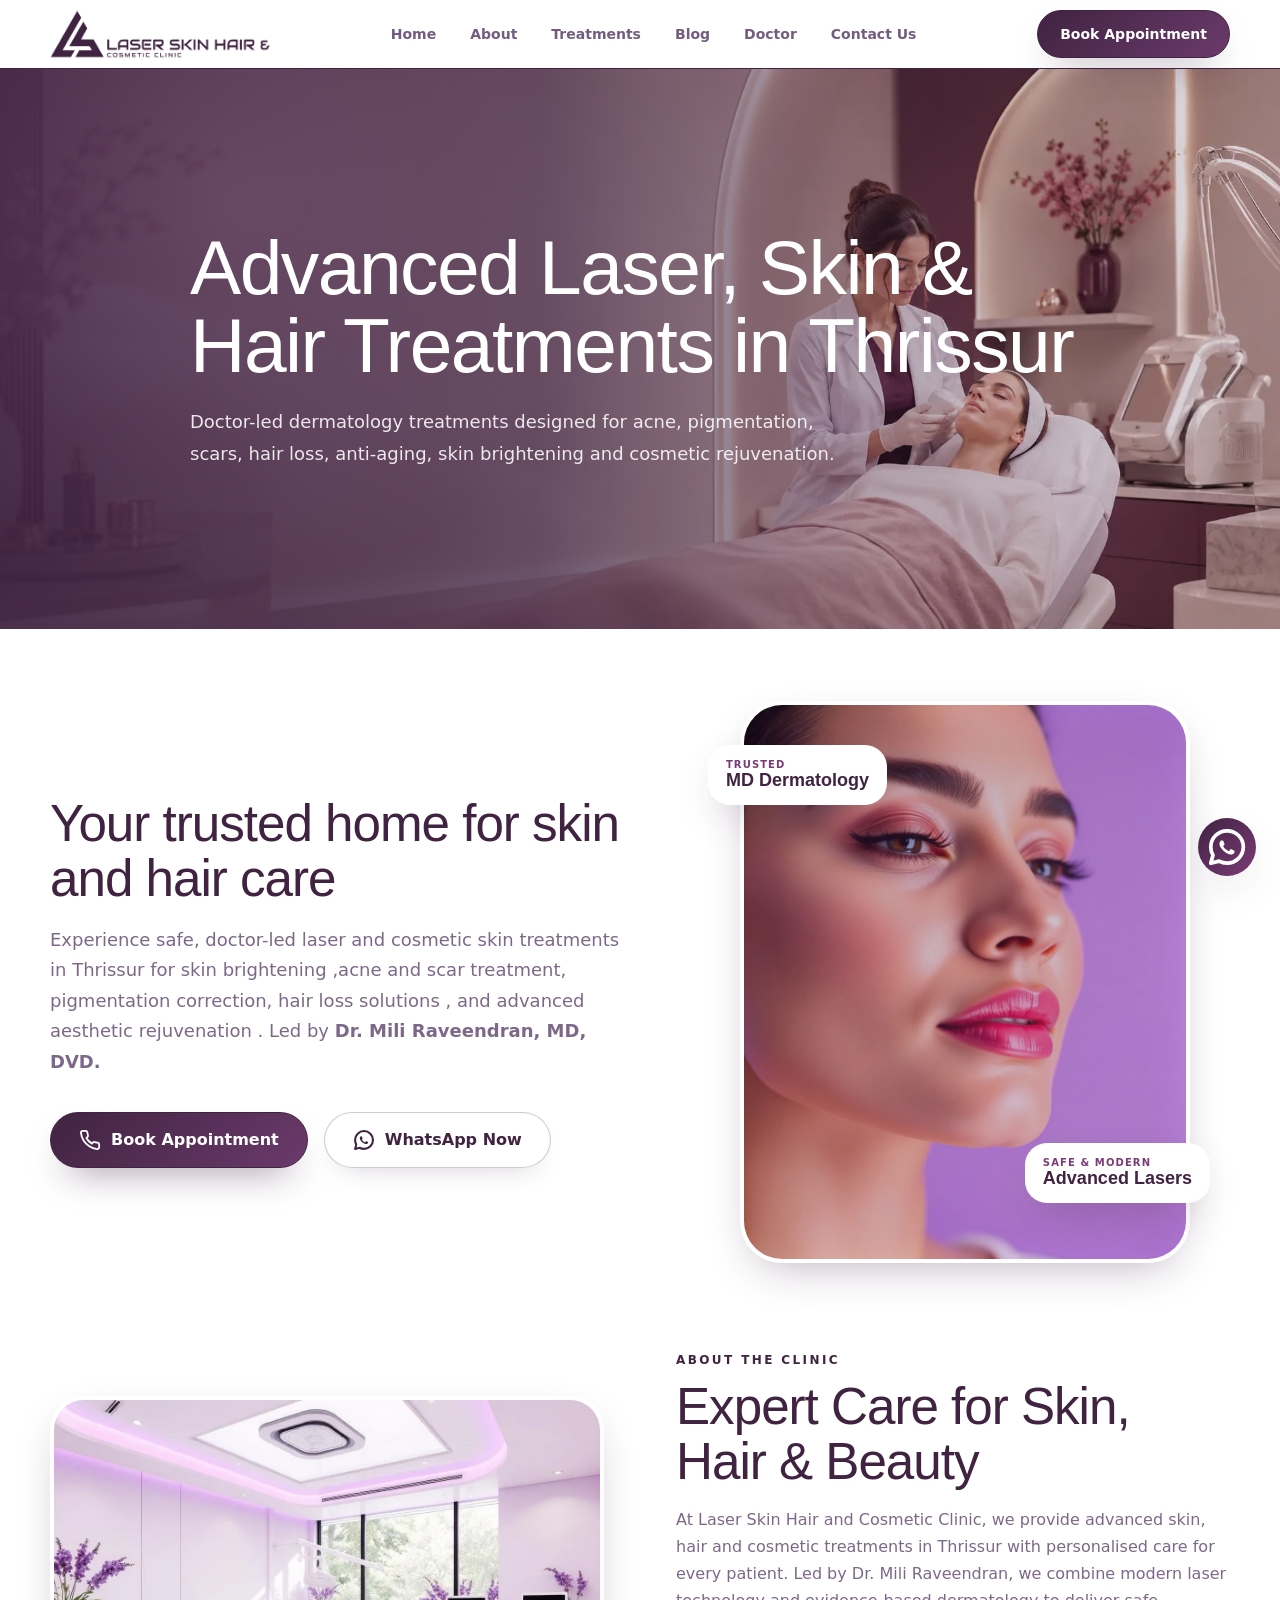
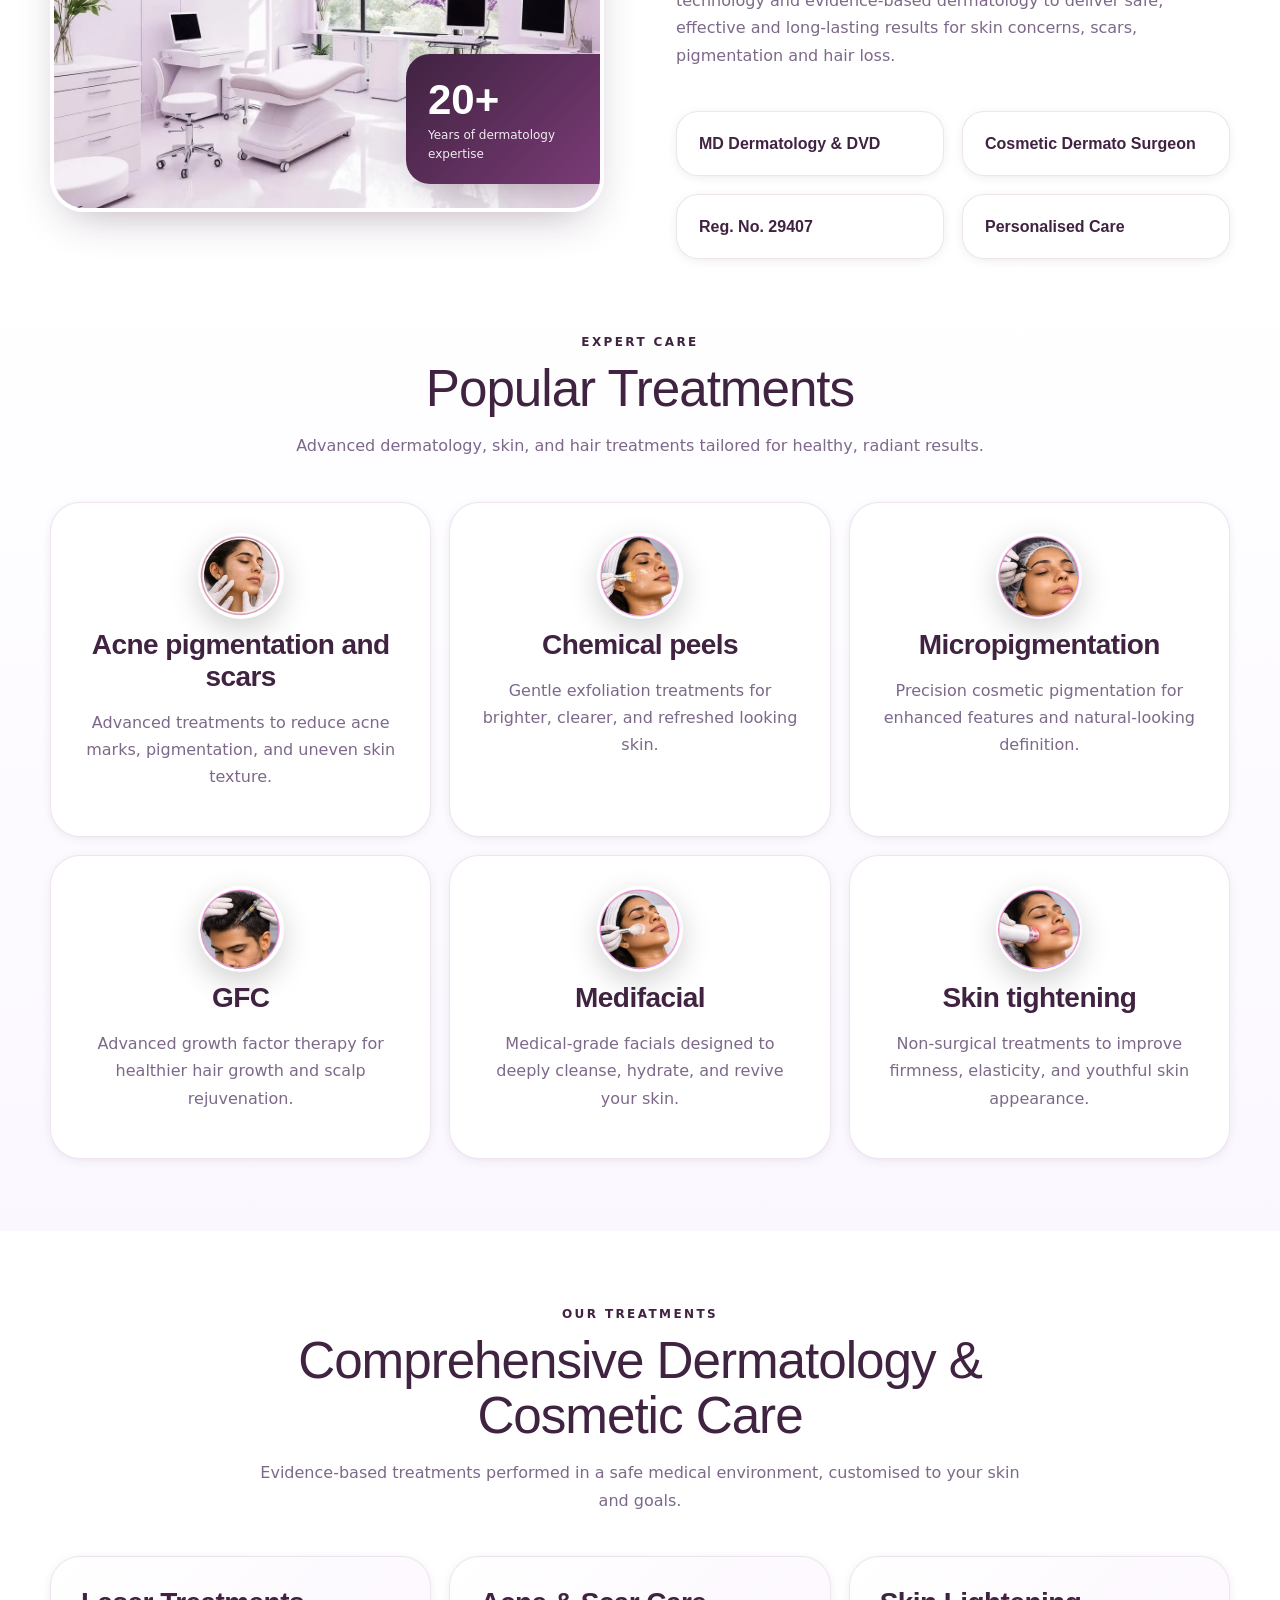
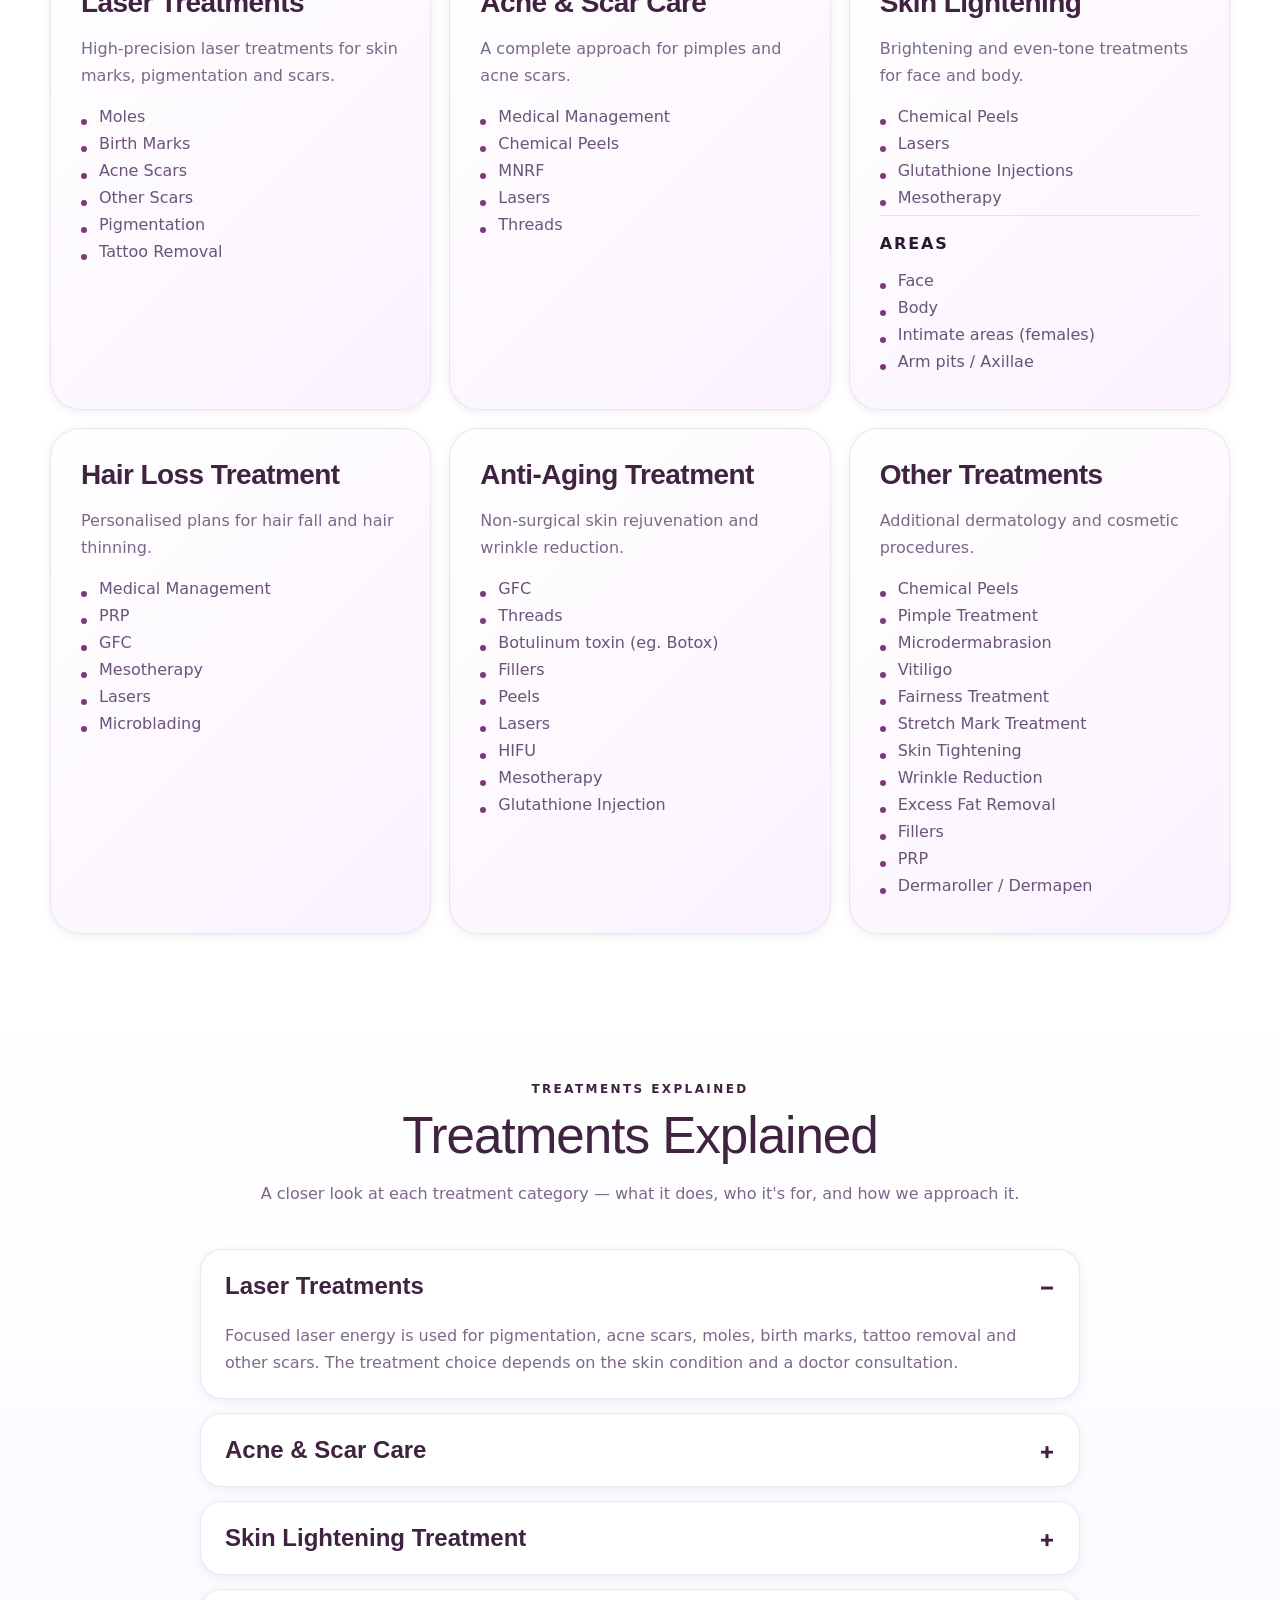
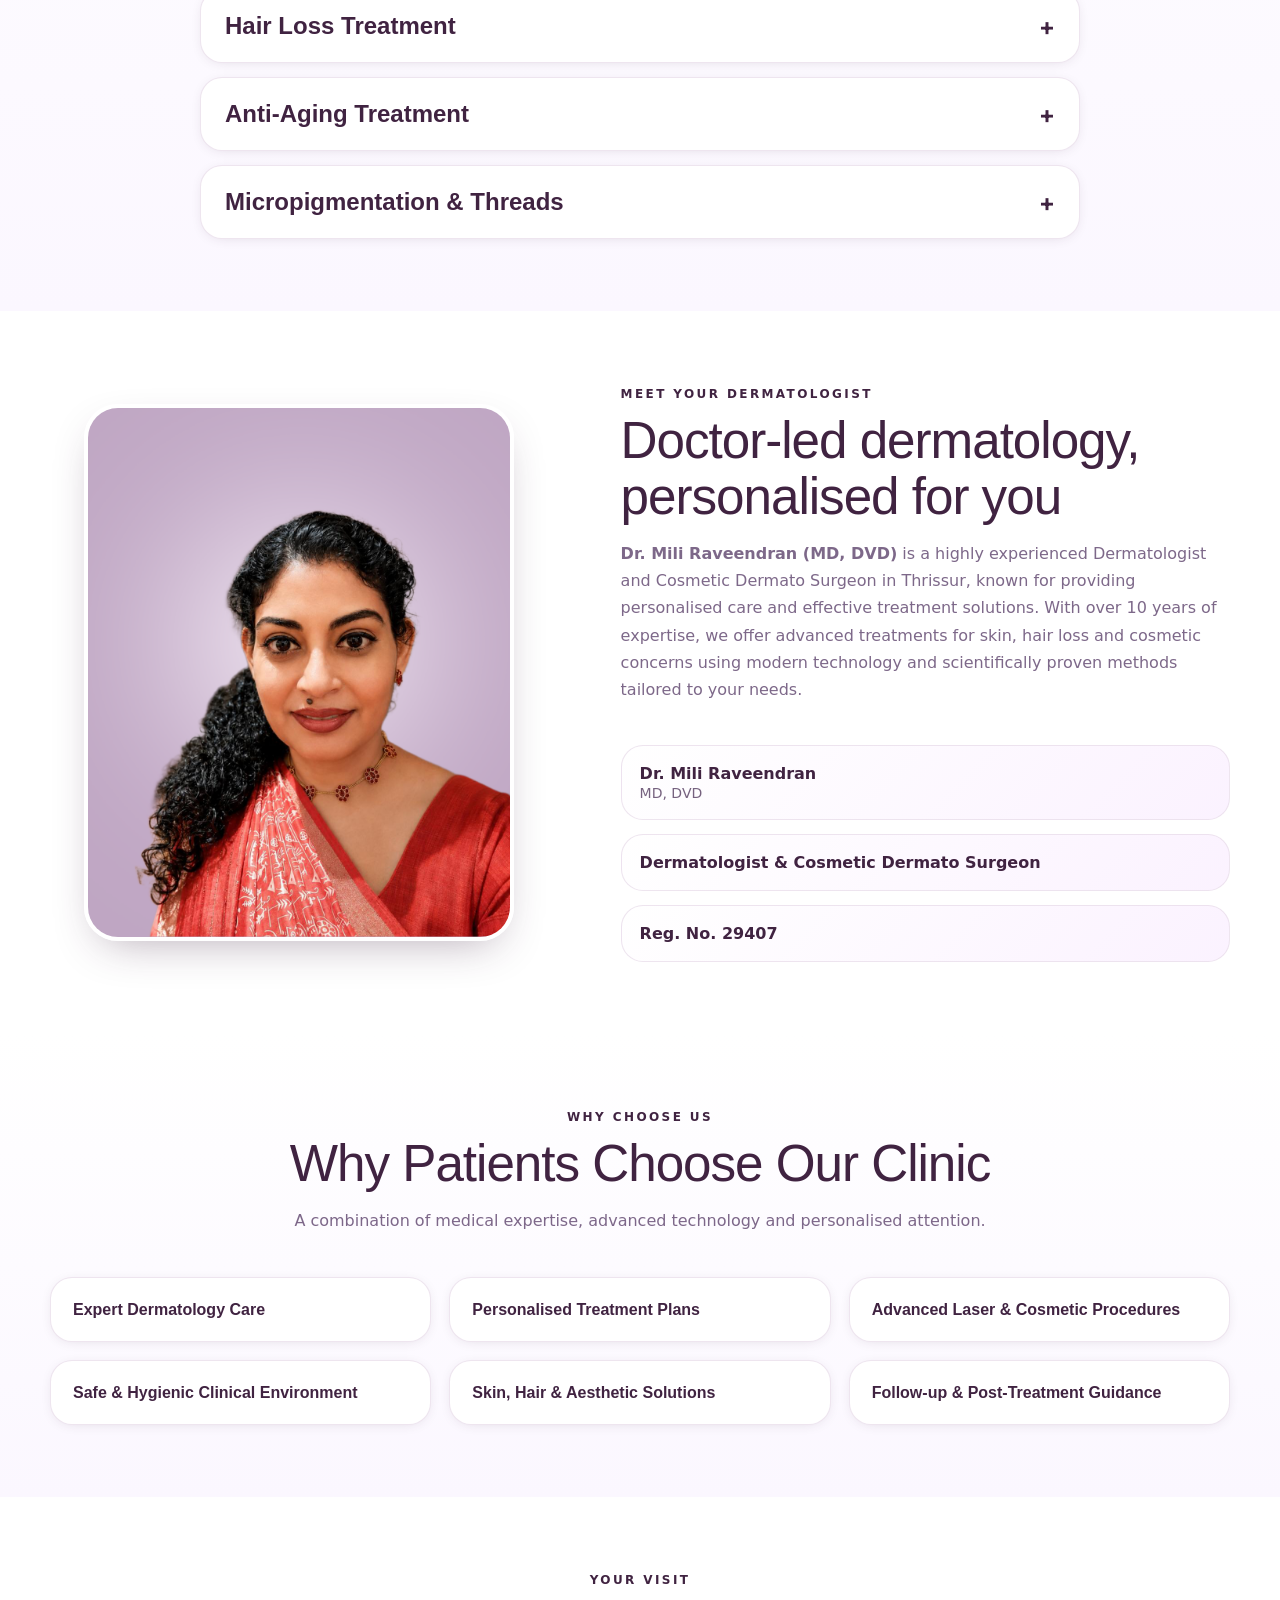
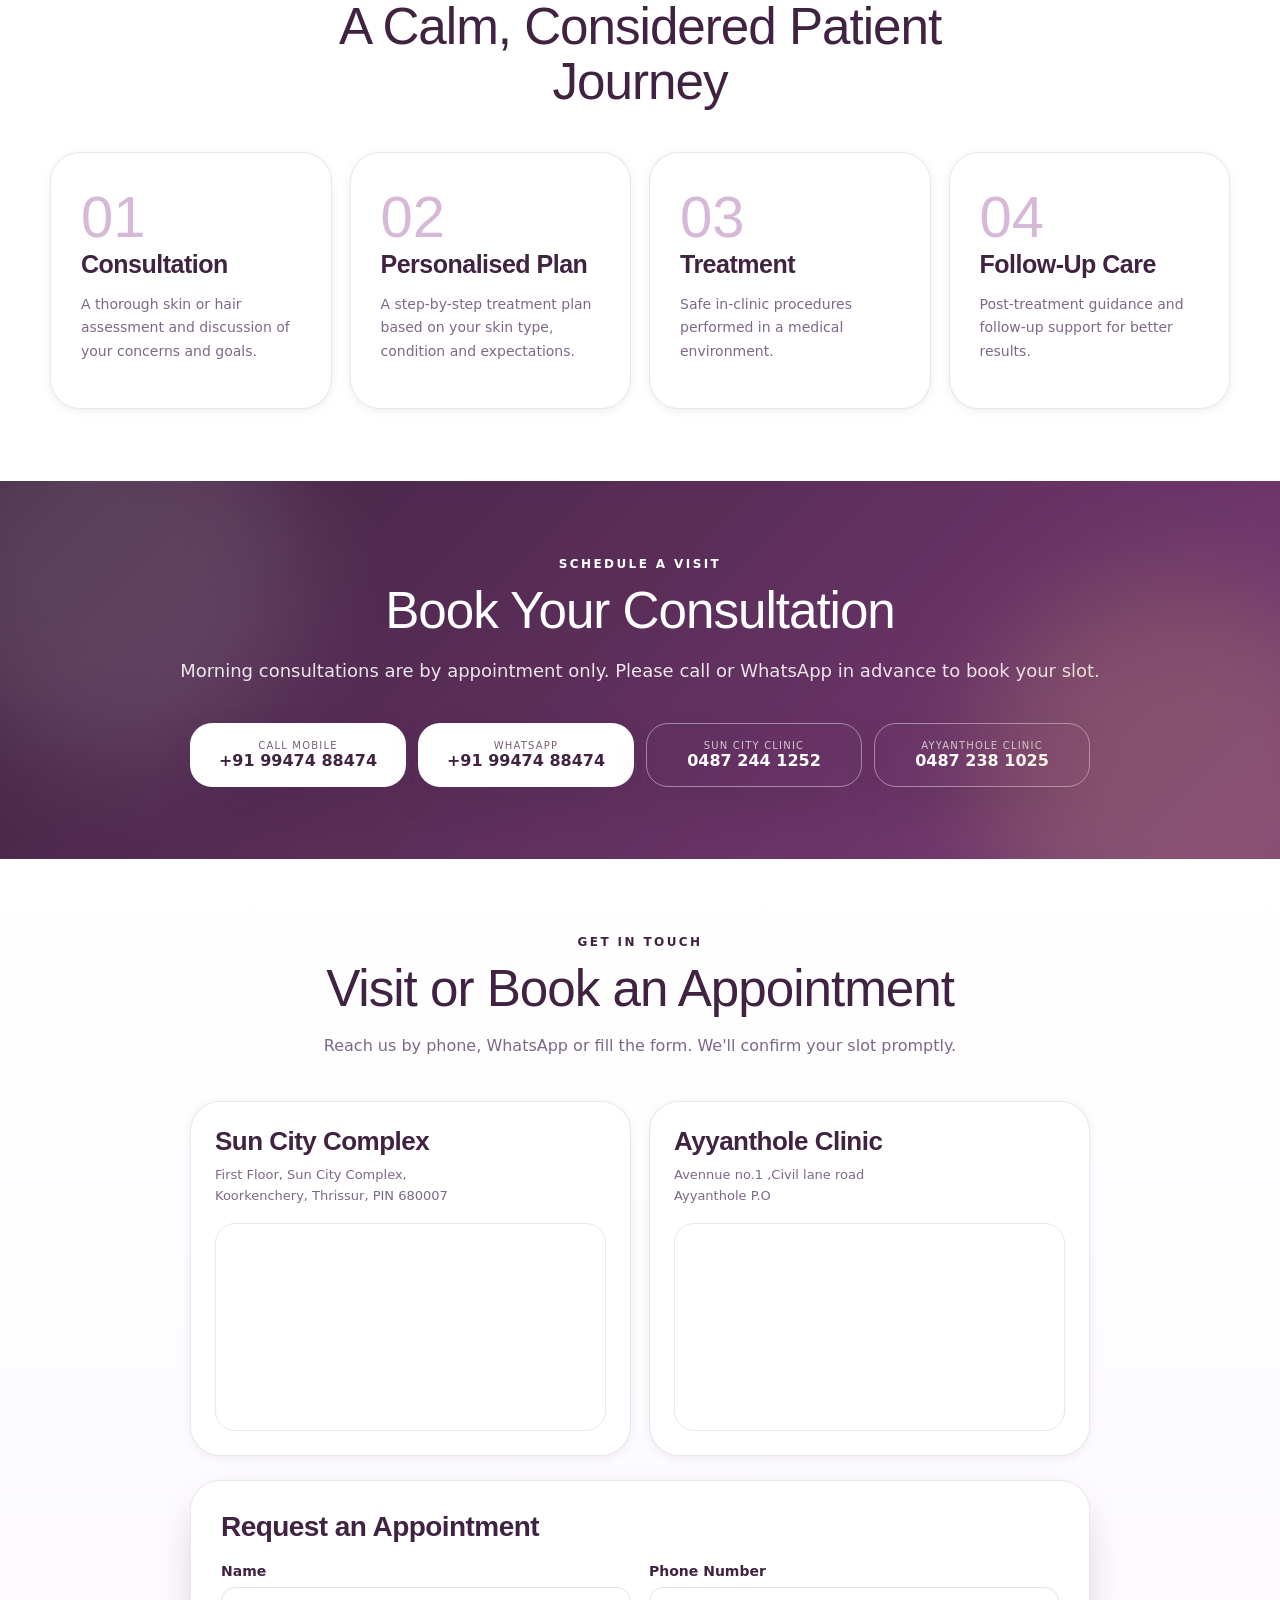
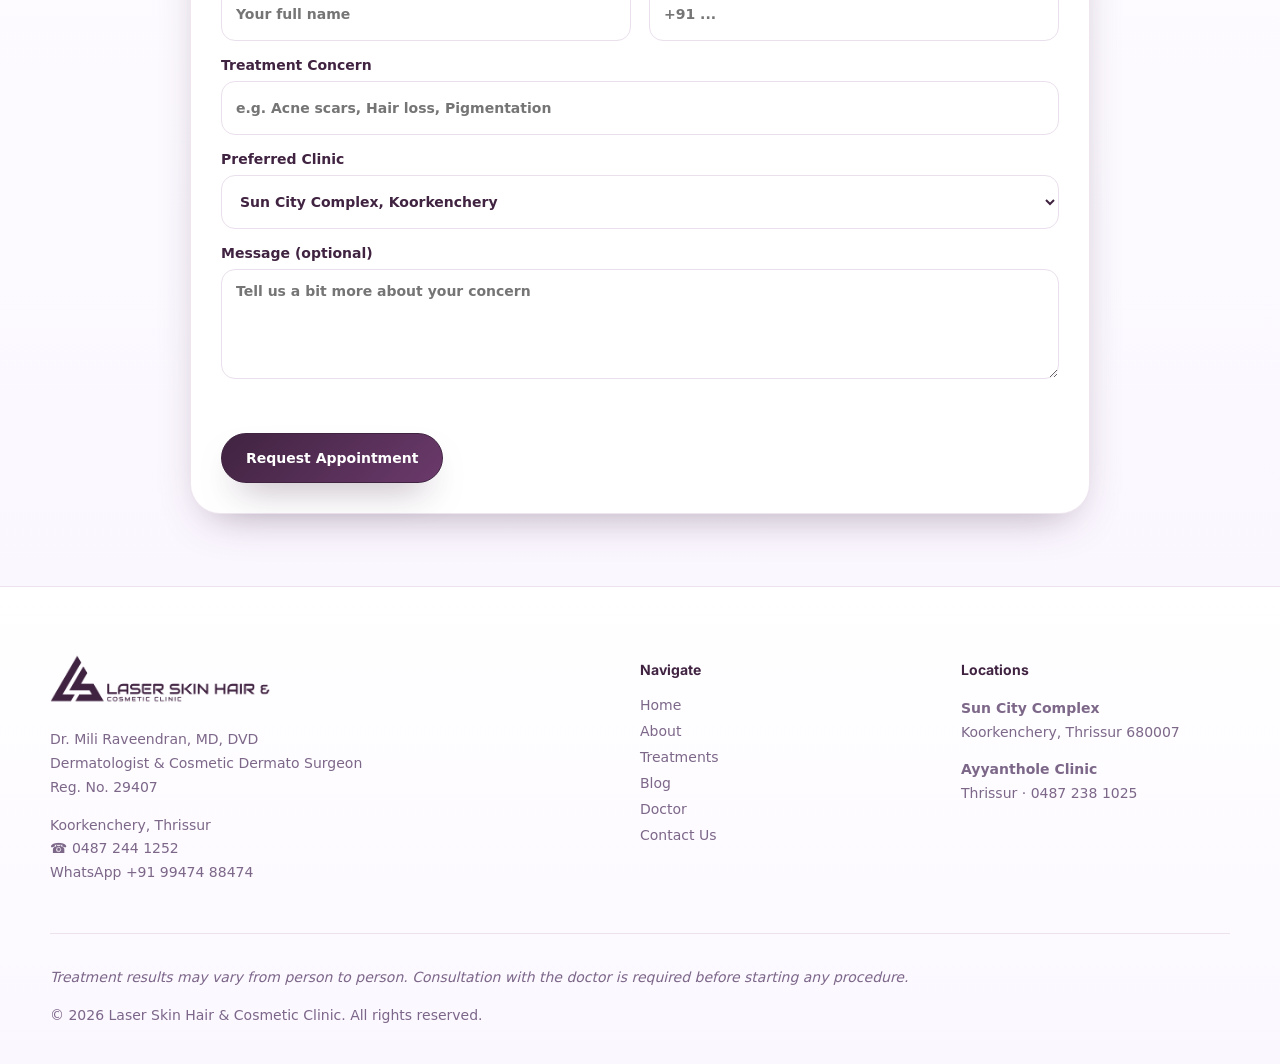
==== index.html @ 206b4612 "test" ====
<!doctype html>
<html lang="en">

<head>
  <meta charset="utf-8" />
  <meta name="viewport" content="width=device-width, initial-scale=1" />
  <title>Best Laser Treatments in Thrissur | Skin & Hair Clinic</title>
  <meta name="description"
    content="Get advanced laser treatments in Thrissur for skin rejuvenation, hair removal, acne scars, pigmentation, and more at Laser Skin Hair & Cosmetic Clinic." />
  <link rel="preconnect" href="https://fonts.googleapis.com">
  <link rel="preconnect" href="https://fonts.gstatic.com" crossorigin>
  <link
    href="https://fonts.googleapis.com/css2?family=Cormorant+Garamond:wght@400;500;600;700&family=Inter:wght@300;400;500;600;700&display=swap"
    rel="stylesheet">
  <link rel="shortcut icon" type="image/x-icon" href="assets/images/fav-icon.webp" />
  <link rel="stylesheet" href="styles.css" />
</head>

<body>
  <!-- PRELOADER -->
  <div id="preloader">
    <img src="assets/images/main-logo-inverse.webp" alt="Laser Skin Hair & Cosmetic Clinic" />
  </div>
  <!--  -->


  <header class="site-header">
    <div class="container header-inner">
      <a class="brand" href="/" aria-label="Laser Skin Clinic home">
        <img class="brand-logo" src="assets/images/main-logo.webp" alt="Laser Skin Hair & Cosmetic Clinic">
      </a>

      <nav class="desktop-nav" aria-label="Main navigation">
        <a href="/">Home</a>
        <a href="/?scroll=about" data-scroll="about">About</a>
        <a href="/treatments">Treatments</a>
        <a href="/blogs">Blog</a>
        <a href="/?scroll=doctor" data-scroll="doctor">Doctor</a>
        <a href="/?scroll=contact" data-scroll="contact">Contact Us</a>
      </nav>

      <a class="btn btn-primary desktop-cta" href="tel:+919947488474">Book Appointment</a>
      <button class="menu-toggle" type="button" aria-label="Open menu" aria-expanded="false">☰</button>
    </div>
    <nav class="mobile-nav" aria-label="Mobile navigation">
      <a href="/">Home</a>
      <a href="/?scroll=about" data-scroll="about">About</a>
      <a href="/treatments">Treatments</a>
      <a href="/" data-scroll="services">Services</a>
      <a href="/blogs">Blog</a>
      <a href="/?scroll=doctor" data-scroll="doctor">Doctor</a>
      <a href="/?scroll=contact" data-scroll="contact">Contact Us</a>
      <a class="btn btn-primary" href="tel:+919947488474">Book Appointment</a>
    </nav>
  </header>

  <main>
    <section class="main-banner home-page-banner" id="home">
      <div class="main-banner-overlay"></div>

      <div class="container main-banner-content">
        <h1>Advanced Laser, Skin & Hair Treatments in Thrissur</h1>
        <p>
          Doctor-led dermatology treatments designed for acne, pigmentation, scars,
          hair loss, anti-aging, skin brightening and cosmetic rejuvenation.
        </p>

        <!-- <div class="treatment-hero-actions">
          <a class="btn btn-primary" href="tel:+919947488474">Book Appointment</a>
          <a class="btn btn-light" href="https://wa.me/919947488474" target="_blank" rel="noopener">
            WhatsApp Now
          </a>
        </div> -->
      </div>
    </section>

    <section class="hero">
      <div class="container hero-grid">
        <div class="hero-copy">
          <!-- <div class="pill">Dermatologist-led care · Thrissur</div> -->
          <h2>Your trusted home for skin and hair care</h2>
          <p>Experience safe, doctor-led laser and cosmetic skin treatments in Thrissur for skin brightening ,acne and
            scar treatment, pigmentation correction, hair loss solutions , and advanced aesthetic rejuvenation . Led by
            <b>Dr. Mili Raveendran, MD, DVD.</b>
          </p>
          <div class="button-row">
            <a class="btn btn-primary" href="tel:+919947488474">
              <svg viewBox="0 0 24 24" fill="none" aria-hidden="true">
                <path
                  d="M22 16.92v3a2 2 0 0 1-2.18 2A19.8 19.8 0 0 1 11.19 18.85a19.5 19.5 0 0 1-6-6A19.8 19.8 0 0 1 2.12 4.18 2 2 0 0 1 4.11 2h3a2 2 0 0 1 2 1.72c.13.96.35 1.89.66 2.78a2 2 0 0 1-.45 2.11L8.05 9.88a16 16 0 0 0 6.07 6.07l1.27-1.27a2 2 0 0 1 2.11-.45c.89.31 1.82.53 2.78.66A2 2 0 0 1 22 16.92z"
                  stroke="currentColor" stroke-width="2" stroke-linecap="round" stroke-linejoin="round" />
              </svg>
              Book Appointment
            </a>

            <a class="btn btn-light" href="https://wa.me/919947488474" target="_blank" rel="noopener">
              <svg viewBox="0 0 32 32" fill="none" aria-hidden="true">
                <path
                  d="M16.04 3C8.86 3 3.02 8.84 3.02 16.02c0 2.3.6 4.55 1.75 6.52L3 29l6.62-1.73a13 13 0 0 0 6.42 1.64h.01c7.18 0 13.02-5.84 13.02-13.02C29.07 8.84 23.23 3 16.04 3z"
                  stroke="currentColor" stroke-width="3" stroke-linejoin="round"></path>
                <path
                  d="M21.45 18.72c-.3-.15-1.76-.87-2.03-.97-.27-.1-.47-.15-.67.15-.2.3-.77.97-.95 1.17-.17.2-.35.22-.65.07-.3-.15-1.26-.46-2.4-1.48-.89-.79-1.49-1.77-1.66-2.07-.17-.3-.02-.46.13-.61.13-.13.3-.35.45-.52.15-.18.2-.3.3-.5.1-.2.05-.37-.02-.52-.07-.15-.67-1.62-.92-2.22-.24-.58-.49-.5-.67-.51h-.57c-.2 0-.52.07-.8.37-.27.3-1.05 1.02-1.05 2.5s1.07 2.9 1.22 3.1c.15.2 2.1 3.2 5.08 4.49.71.31 1.26.49 1.69.63.71.23 1.36.2 1.87.12.57-.08 1.76-.72 2.01-1.42.25-.7.25-1.3.17-1.42-.08-.13-.27-.2-.57-.35z"
                  fill="currentColor"></path>
              </svg>
              WhatsApp Now
            </a>
          </div>
        </div>
        <div class="hero-image-wrap">
          <div class="hero-image">
            <img src="assets/images/hero.webp" alt="Premium dermatology and skincare in Thrissur" />
          </div>
          <div class="floating-card card-left"><small>Trusted</small><b>MD Dermatology</b></div>
          <div class="floating-card card-right"><small>Safe & Modern</small><b>Advanced Lasers</b></div>
        </div>
      </div>
    </section>

    <section class="section about-clinic-section" id="about">
      <div class="container two-col">
        <div class="image-card about-image">
          <img src="assets/images/clinic.webp" alt="Modern dermatology clinic interior" loading="lazy" />
          <div class="years-card"><b>20+</b><span>Years of dermatology expertise</span></div>
        </div>
        <div>
          <div class="section-head left">
            <span>About the clinic</span>
            <h2>Expert Care for Skin, Hair & Beauty</h2>
            <p>At Laser Skin Hair and Cosmetic Clinic, we provide advanced skin, hair and cosmetic treatments in
              Thrissur with personalised care for every patient. Led by Dr. Mili Raveendran, we combine modern laser
              technology and evidence-based dermatology to deliver safe, effective and long-lasting results for skin
              concerns, scars, pigmentation and hair loss. </p>
          </div>
          <div class="feature-grid two">
            <article><b>MD Dermatology & DVD</b></article>
            <article><b>Cosmetic Dermato Surgeon</b></article>
            <article><b>Reg. No. 29407</b></article>
            <article><b>Personalised Care</b></article>
          </div>
        </div>
      </div>
    </section>

    <section class="section soft-bg">
      <div class="container">
        <div class="section-head">
          <span>EXPERT CARE</span>
          <h2>Popular Treatments</h2>
          <p>Advanced dermatology, skin, and hair treatments
            tailored for healthy, radiant results.
          </p>
        </div>
        <div class="card-grid three">
          <article class="focus-card">
            <div class="svc-face-icon">
              <img src="assets/images/icons/Acne & Scar Care.webp" alt="treatmenta icon">
            </div>
            <h3>Acne pigmentation and scars</h3>
            <p>Advanced treatments to reduce acne marks,
              pigmentation, and uneven skin texture.</p>
          </article>
          <article class="focus-card">
            <div class="svc-face-icon">
              <img src="assets/images/icons/Chemical peels.webp" alt="treatmenta icon">
            </div>
            <h3>Chemical peels</h3>
            <p>Gentle exfoliation treatments for brighter,
              clearer, and refreshed looking skin.</p>
          </article>
          <article class="focus-card">
            <div class="svc-face-icon">
              <img src="assets/images/icons/Micropigmentation.webp" alt="treatmenta icon">
            </div>
            <h3>Micropigmentation</h3>
            <p>Precision cosmetic pigmentation for enhanced
              features and natural-looking definition.</p>
          </article>
          <article class="focus-card">
            <div class="svc-face-icon">
              <img src="assets/images/icons/GFC.webp" alt="treatmenta icon">
            </div>
            <h3>GFC</h3>
            <p>Advanced growth factor therapy for healthier
              hair growth and scalp rejuvenation.</p>
          </article>
          <article class="focus-card">
            <div class="svc-face-icon">
              <img src="assets/images/icons/Medifacial.webp" alt="treatmenta icon">
            </div>
            <h3>Medifacial</h3>
            <p>Medical-grade facials designed to deeply
              cleanse, hydrate, and revive your skin.</p>
          </article>
          <article class="focus-card">
            <div class="svc-face-icon">
              <img src="assets/images/icons/Skin tightening.webp" alt="treatmenta icon">
            </div>
            <h3>Skin tightening</h3>
            <p>Non-surgical treatments to improve firmness,
              elasticity, and youthful skin appearance.</p>
          </article>
        </div>
      </div>
    </section>

    <section class="section" id="services">
      <div class="container">
        <div class="section-head">
          <span>Our Treatments</span>
          <h2>Comprehensive Dermatology & Cosmetic Care</h2>
          <p>Evidence-based treatments performed in a safe medical environment, customised to your skin and goals.</p>
        </div>
        <div class="card-grid three services-grid">
          <article class="service-card">
            <h3>Laser Treatments</h3>
            <p>High-precision laser treatments for skin marks, pigmentation and scars.</p>
            <ul>
              <li>Moles</li>
              <li>Birth Marks</li>
              <li>Acne Scars</li>
              <li>Other Scars</li>
              <li>Pigmentation</li>
              <li>Tattoo Removal</li>
            </ul>
          </article>
          <article class="service-card">
            <h3>Acne & Scar Care</h3>
            <p>A complete approach for pimples and acne scars.</p>
            <ul>
              <li>Medical Management</li>
              <li>Chemical Peels</li>
              <li>MNRF</li>
              <li>Lasers</li>
              <li>Threads</li>
            </ul>
          </article>
          <article class="service-card">
            <h3>Skin Lightening</h3>
            <p>Brightening and even-tone treatments for face and body.</p>
            <ul>
              <li>Chemical Peels</li>
              <li>Lasers</li>
              <li>Glutathione Injections</li>
              <li>Mesotherapy</li>
            </ul><b class="mini-title">Areas</b>
            <ul>
              <li>Face</li>
              <li>Body</li>
              <li>Intimate areas (females)</li>
              <li>Arm pits / Axillae</li>
            </ul>
          </article>
          <article class="service-card">
            <h3>Hair Loss Treatment</h3>
            <p>Personalised plans for hair fall and hair thinning.</p>
            <ul>
              <li>Medical Management</li>
              <li>PRP</li>
              <li>GFC</li>
              <li>Mesotherapy</li>
              <li>Lasers</li>
              <li>Microblading</li>
            </ul>
          </article>
          <article class="service-card">
            <h3>Anti-Aging Treatment</h3>
            <p>Non-surgical skin rejuvenation and wrinkle reduction.</p>
            <ul>
              <li>GFC</li>
              <li>Threads</li>
              <li>Botulinum toxin (eg. Botox)</li>
              <li>Fillers</li>
              <li>Peels</li>
              <li>Lasers</li>
              <li>HIFU</li>
              <li>Mesotherapy</li>
              <li>Glutathione Injection</li>
            </ul>
          </article>
          <article class="service-card">
            <h3>Other Treatments</h3>
            <p>Additional dermatology and cosmetic procedures.</p>
            <ul>
              <li>Chemical Peels</li>
              <li>Pimple Treatment</li>
              <li>Microdermabrasion</li>
              <li>Vitiligo</li>
              <li>Fairness Treatment</li>
              <li>Stretch Mark Treatment</li>
              <li>Skin Tightening</li>
              <li>Wrinkle Reduction</li>
              <li>Excess Fat Removal</li>
              <li>Fillers</li>
              <li>PRP</li>
              <li>Dermaroller / Dermapen</li>
            </ul>
          </article>
        </div>
        <!-- <div class="svc-grid-scene">
          <div class="svc-grid-bg"></div>
          <div class="svc-flip-grid">
            <div class="svc-flip-cell">
              <div class="svc-flip-inner">
                <div class="svc-face svc-face-front">
                  <h3>Laser Treatments</h3>
                  <p>Precision lasers for pigmentation, scars and marks.</p>
                </div>
                <div class="svc-face svc-face-back">
                  <h3>Laser Treatments</h3>
                  <p>High-precision laser treatments for skin marks, pigmentation and scars.</p>
                  <ul>
                    <li>Moles & Birth Marks</li>
                    <li>Acne & Other Scars</li>
                    <li>Pigmentation</li>
                    <li>Tattoo Removal</li>
                  </ul>
                </div>
              </div>
            </div>
            <div class="svc-flip-cell">
              <div class="svc-flip-inner">
                <div class="svc-face svc-face-front">
                  <h3>Acne & Scar Care</h3>
                  <p>Clear skin solutions for pimples and acne scars.</p>
                </div>
                <div class="svc-face svc-face-back">
                  <h3>Acne & Scar Care</h3>
                  <p>A complete approach for pimples and acne scars.</p>
                  <ul>
                    <li>Medical Management</li>
                    <li>Chemical Peels</li>
                    <li>MNRF & Lasers</li>
                    <li>Threads</li>
                  </ul>
                </div>
              </div>
            </div>
            <div class="svc-flip-cell">
              <div class="svc-flip-inner">
                <div class="svc-face svc-face-front">
                  <h3>Skin Lightening</h3>
                  <p>Even tone and glow for face and body.</p>
                </div>
                <div class="svc-face svc-face-back">
                  <h3>Skin Lightening</h3>
                  <p>Brightening and even-tone treatments for face and body.</p>
                  <ul>
                    <li>Chemical Peels & Lasers</li>
                    <li>Glutathione Injections</li>
                    <li>Mesotherapy</li>
                    <li>Face, Body & Intimate Areas</li>
                  </ul>
                </div>
              </div>
            </div>
            <div class="svc-flip-cell">
              <div class="svc-flip-inner">
                <div class="svc-face svc-face-front">
                  <h3>Hair Loss Treatment</h3>
                  <p>Restore growth with personalised plans.</p>
                </div>
                <div class="svc-face svc-face-back">
                  <h3>Hair Loss Treatment</h3>
                  <p>Personalised plans for hair fall and hair thinning.</p>
                  <ul>
                    <li>PRP & GFC</li>
                    <li>Mesotherapy</li>
                    <li>Lasers</li>
                    <li>Microblading</li>
                  </ul>
                </div>
              </div>
            </div>
            <div class="svc-flip-cell">
              <div class="svc-flip-inner">
                <div class="svc-face svc-face-front">

                  <h3>Anti-Aging Treatment</h3>
                  <p>Non-surgical rejuvenation and wrinkle reduction.</p>
                </div>
                <div class="svc-face svc-face-back">
                  <h3>Anti-Aging Treatment</h3>
                  <p>Non-surgical skin rejuvenation and wrinkle reduction.</p>
                  <ul>
                    <li>Botox & Fillers</li>
                    <li>Threads & HIFU</li>
                    <li>GFC & Lasers</li>
                    <li>Mesotherapy & Peels</li>
                  </ul>
                </div>
              </div>
            </div>
            <div class="svc-flip-cell">
              <div class="svc-flip-inner">
                <div class="svc-face svc-face-front">

                  <h3>Other Treatments</h3>
                  <p>Additional cosmetic and dermatology procedures.</p>
                </div>
                <div class="svc-face svc-face-back">
                  <h3>Other Treatments</h3>
                  <p>Additional dermatology and cosmetic procedures.</p>
                  <ul>
                    <li>Vitiligo & Skin Tightening</li>
                    <li>Stretch Mark Treatment</li>
                    <li>Microdermabrasion</li>
                    <li>PRP & Dermapen</li>
                  </ul>
                </div>
              </div>
            </div>
          </div>
        </div> -->
      </div>
    </section>

    <section class="section soft-bg" id="treatments">
      <div class="container narrow">
        <div class="section-head">
          <span>Treatments explained</span>
          <h2>Treatments Explained</h2>
          <p>A closer look at each treatment category — what it does, who it's for, and how we approach it.</p>
        </div>
        <div class="accordion">
          <details open>
            <summary>Laser Treatments</summary>
            <p>Focused laser energy is used for pigmentation, acne scars, moles, birth marks, tattoo removal and other
              scars. The treatment choice depends on the skin condition and a doctor consultation.</p>
          </details>
          <details>
            <summary>Acne & Scar Care</summary>
            <p>A multi-step approach for active pimples and scars using medical management, chemical peels, MNRF, lasers
              and threads. Plans are customised based on acne grade, skin type and scar depth.</p>
          </details>
          <details>
            <summary>Skin Lightening Treatment</summary>
            <p>Skin brightening and even-tone treatments using chemical peels, lasers, glutathione injections and
              mesotherapy. Areas may include face, body, axillae and selected intimate areas for females after
              consultation.</p>
          </details>
          <details>
            <summary>Hair Loss Treatment</summary>
            <p>Comprehensive hair fall treatment using medical management, PRP, GFC, scalp mesotherapy, lasers and
              microblading. Treatment depends on the cause of hair loss and scalp condition.</p>
          </details>
          <details>
            <summary>Anti-Aging Treatment</summary>
            <p>Non-surgical rejuvenation including botulinum toxin (eg. Botox), fillers, threads, HIFU, GFC, peels,
              lasers, mesotherapy and
              glutathione. Helps improve wrinkles, volume loss, skin laxity, dullness and texture.</p>
          </details>
          <details>
            <summary>Micropigmentation & Threads</summary>
            <p>Micropigmentation enhances eyebrow shape using semi-permanent pigment strokes. Thread treatments help
              lift and
              tighten selected facial areas. Suitability depends on consultation.</p>
          </details>
        </div>
      </div>
    </section>

    <section class="section" id="doctor">
      <div class="container two-col doctor-grid">
        <div class="doctor-photo image-card"><img src="assets/images/doctor.png"
            alt="Dr. Mili Raveendran — Dermatologist Thrissur" loading="lazy" /></div>
        <div>
          <div class="section-head left">
            <span>Meet your dermatologist</span>
            <h2>Doctor-led dermatology, personalised for you</h2>
            <p><b>Dr. Mili Raveendran (MD, DVD)</b> is a highly experienced Dermatologist and Cosmetic Dermato Surgeon
              in
              Thrissur, known for providing personalised care and effective treatment solutions. With over 10 years of
              expertise, we offer advanced treatments for skin, hair loss and cosmetic concerns using modern technology
              and scientifically proven methods tailored to your needs. </p>
          </div>
          <div class="stacked-list">
            <article><span><b>Dr. Mili Raveendran</b><small>MD, DVD</small></span></article>
            <article><span><b>Dermatologist & Cosmetic Dermato Surgeon</b></span></article>
            <article><span><b>Reg. No. 29407</b></span></article>
          </div>
        </div> 
      </div>
    </section>

    <section class="section soft-bg">
      <div class="container">
        <div class="section-head">
          <span>Why choose us</span>
          <h2>Why Patients Choose Our Clinic</h2>
          <p>A combination of medical expertise, advanced technology and personalised attention.</p>
        </div>
        <div class="feature-grid three">
          <article><b>Expert Dermatology Care</b></article>
          <article><b>Personalised Treatment Plans</b></article>
          <article><b>Advanced Laser & Cosmetic Procedures</b></article>
          <article><b>Safe & Hygienic Clinical Environment</b></article>
          <article><b>Skin, Hair & Aesthetic Solutions</b></article>
          <article><b>Follow-up & Post-Treatment Guidance</b></article>
        </div>
      </div>
    </section>

    <section class="section">
      <div class="container">
        <div class="section-head">
          <span>Your visit</span>
          <h2>A Calm, Considered Patient Journey</h2>
        </div>
        <div class="journey-grid">
          <article><strong>01</strong>
            <h3>Consultation</h3>
            <p>A thorough skin or hair assessment and discussion of your concerns and goals.</p>
          </article>
          <article><strong>02</strong>
            <h3>Personalised Plan</h3>
            <p>A step-by-step treatment plan based on your skin type, condition and expectations.</p>
          </article>
          <article><strong>03</strong>
            <h3>Treatment</h3>
            <p>Safe in-clinic procedures performed in a medical environment.</p>
          </article>
          <article><strong>04</strong>
            <h3>Follow-Up Care</h3>
            <p>Post-treatment guidance and follow-up support for better results.</p>
          </article>
        </div>
      </div>
    </section>

    <section class="cta-section">
      <div class="container cta-inner">
        <span>Schedule a visit</span>
        <h2>Book Your Consultation</h2>
        <p>Morning consultations are by appointment only. Please call or WhatsApp in advance to book your slot.</p>
        <div class="cta-grid">
          <a href="tel:+919947488474"><small>Call Mobile</small><b>+91 99474 88474</b></a>
          <a href="https://wa.me/919947488474" target="_blank" rel="noopener"><small>WhatsApp</small><b>+91 99474
              88474</b></a>
          <a href="tel:04872441252"><small>Sun City Clinic</small><b>0487 244 1252</b></a>
          <a href="tel:04872381025"><small>Ayyanthole Clinic</small><b>0487 238 1025</b></a>
        </div>
      </div>
    </section>

    <section class="section soft-bg" id="contact">
      <div class="container">
        <div class="section-head">
          <span>Get in touch</span>
          <h2>Visit or Book an Appointment</h2>
          <p>Reach us by phone, WhatsApp or fill the form. We'll confirm your slot promptly.</p>
        </div>
        <div class="contact-grid">
          <div class="location-stack">
            <article class="location-card">
              <h3>Sun City Complex</h3>
              <p>First Floor, Sun City Complex,<br>Koorkenchery, Thrissur, PIN 680007</p>
              <div class="map-placeholder"><iframe
                  src="https://www.google.com/maps/embed?pb=!1m18!1m12!1m3!1d3039.2769966417204!2d76.20869647365159!3d10.503348964174174!2m3!1f0!2f0!3f0!3m2!1i1024!2i768!4f13.1!3m3!1m2!1s0x3ba7ee25bb3a2365%3A0x9ed9caad63fbaf4!2sLaser%20skin%20hair%20and%20cosmetic%20clinic!5e1!3m2!1sen!2sin!4v1778932696538!5m2!1sen!2sin"
                  width="600" height="450" style="border:0;" allowfullscreen="" loading="lazy"
                  referrerpolicy="no-referrer-when-downgrade"></iframe></div>
            </article>
            <article class="location-card">
              <h3>Ayyanthole Clinic</h3>
              <p>Avennue no.1 ,Civil lane road <br>Ayyanthole P.O</p>
              <div class="map-placeholder"><iframe
                  src="https://www.google.com/maps/embed?pb=!1m17!1m12!1m3!1d3028.8895303567324!2d76.19151107503833!3d10.520822589612811!2m3!1f0!2f0!3f0!3m2!1i1024!2i768!4f13.1!3m2!1m1!2zMTDCsDMxJzE1LjAiTiA3NsKwMTEnMzguNyJF!5e1!3m2!1sen!2sin!4v1779258172144!5m2!1sen!2sin"
                  width="600" height="450" style="border:0;" allowfullscreen="" loading="lazy"
                  referrerpolicy="no-referrer-when-downgrade"></iframe></div>
            </article>
          </div>
          <form class="appointment-form" id="appointmentForm" novalidate>
            <h3>Request an Appointment</h3>
            <div class="form-row">
              <label>Name<input id="name" name="name" placeholder="Your full name" /></label>
              <label>Phone Number<input id="phone" name="phone" placeholder="+91 ..." /></label>
            </div>
            <label>Treatment Concern<input id="concern" name="concern"
                placeholder="e.g. Acne scars, Hair loss, Pigmentation" /></label>
            <label>Preferred Clinic<select id="clinic" name="clinic">
                <option>Sun City Complex, Koorkenchery</option>
                <option>Ayyanthole Clinic</option>
              </select></label>
            <label>Message (optional)<textarea id="message" name="message" rows="4"
                placeholder="Tell us a bit more about your concern"></textarea></label>
            <p class="form-error" id="formError" aria-live="polite"></p>
            <button class="btn btn-primary" type="submit">Request Appointment</button>
          </form>
        </div>
      </div>
    </section>
  </main>

  <footer class="footer">
    <div class="container footer-grid">
      <div class="footer-main">
        <div class="brand footer-brand"><a class="brand" href="/" aria-label="Laser Skin Clinic home">
            <img class="brand-logo" src="assets/images/main-logo.webp" alt="Laser Skin Hair & Cosmetic Clinic">
          </a></div>
        <p>Dr. Mili Raveendran, MD, DVD<br>Dermatologist & Cosmetic Dermato Surgeon<br>Reg. No. 29407</p>
        <p>Koorkenchery, Thrissur<br>☎ 0487 244 1252<br>WhatsApp +91 99474 88474</p>
      </div>
      <div>
        <h4>Navigate</h4> <a href="/">Home</a>
        <a href="/?scroll=about" data-scroll="about">About</a>
        <a href="/treatments">Treatments</a>
        <a href="/blogs">Blog</a>
        <a href="/?scroll=doctor" data-scroll="doctor">Doctor</a>
        <a href="/?scroll=contact" data-scroll="contact">Contact Us</a>
      </div>
      <div>
        <h4>Locations</h4>
        <p><b>Sun City Complex</b><br>Koorkenchery, Thrissur 680007</p>
        <p><b>Ayyanthole Clinic</b><br>Thrissur · 0487 238 1025</p>
      </div>
    </div>
    <div class="container footer-bottom">
      <p><em>Treatment results may vary from person to person. Consultation with the doctor is required before starting
          any procedure.</em></p>
      <p>© <span id="year"></span> Laser Skin Hair & Cosmetic Clinic. All rights reserved.</p>
    </div>
  </footer>

  <a class="floating-whatsapp"
    href="https://wa.me/919947488474?text=Hello%20Dr.%20Mili,%20I'd%20like%20to%20book%20a%20consultation"
    target="_blank" rel="noopener" aria-label="WhatsApp"> <svg viewBox="0 0 32 32" fill="none" aria-hidden="true">
      <path
        d="M16.04 3C8.86 3 3.02 8.84 3.02 16.02c0 2.3.6 4.55 1.75 6.52L3 29l6.62-1.73a13 13 0 0 0 6.42 1.64h.01c7.18 0 13.02-5.84 13.02-13.02C29.07 8.84 23.23 3 16.04 3z"
        stroke="currentColor" stroke-width="3" stroke-linejoin="round" />
      <path
        d="M21.45 18.72c-.3-.15-1.76-.87-2.03-.97-.27-.1-.47-.15-.67.15-.2.3-.77.97-.95 1.17-.17.2-.35.22-.65.07-.3-.15-1.26-.46-2.4-1.48-.89-.79-1.49-1.77-1.66-2.07-.17-.3-.02-.46.13-.61.13-.13.3-.35.45-.52.15-.18.2-.3.3-.5.1-.2.05-.37-.02-.52-.07-.15-.67-1.62-.92-2.22-.24-.58-.49-.5-.67-.51h-.57c-.2 0-.52.07-.8.37-.27.3-1.05 1.02-1.05 2.5s1.07 2.9 1.22 3.1c.15.2 2.1 3.2 5.08 4.49.71.31 1.26.49 1.69.63.71.23 1.36.2 1.87.12.57-.08 1.76-.72 2.01-1.42.25-.7.25-1.3.17-1.42-.08-.13-.27-.2-.57-.35z"
        fill="currentColor" />
    </svg></a>
  <script src="script.js"></script>
</body>

</html>
---- styles.css ----
:root {
  --lilac: #c8a2c8;
  --lavender: #fbf7ff;
  --mauve: #7b3b77;
  --deep: #402341;
  --gold: #d6b56d;
  --background: #fff;
  --muted: #76627f;
  --border: #eadfec;
  --shadow-soft: 0 4px 20px -8px rgba(64, 35, 65, .25);
  --shadow-glow: 0 16px 45px -18px rgba(64, 35, 65, .42);
  --shadow-card: 0 2px 14px -6px rgba(64, 35, 65, .22);
  --gradient-cta: linear-gradient(135deg, #402341 0%, #7b3b77 100%);
  --gradient-soft: linear-gradient(180deg, #fff 0%, #fbf7ff 100%);
  --gradient-card: linear-gradient(135deg, #fff 0%, #fbf2ff 100%);
}

* {
  box-sizing: border-box;
}

html {
  scroll-behavior: smooth;
}

body {
  margin: 0;
  background: var(--background);
  color: var(--deep);
  font-family: "Poppins", system-ui, -apple-system, "Segoe UI", sans-serif;
  -webkit-font-smoothing: antialiased;
}

img {
  display: block;
  max-width: 100%;
  height: auto;
}

a {
  color: inherit;
  text-decoration: none;
}

.container {
  width: min(100% - 32px, 1180px);
  margin-inline: auto;
}

.narrow {
  width: min(100% - 32px, 880px);
}

h1,
h2,
h3 {
  font-family: "Helvetica, Arial", sans-serif;
  letter-spacing: -.02em;
  margin: 0;
  color: var(--deep);
}

p {
  line-height: 1.7;
  color: rgba(75, 46, 92, .72);
}

.btn svg {
  width: 20px;
  height: 20px;
  display: inline-block;
  flex: 0 0 auto;
  color: currentColor;
}

.btn-primary svg {
  color: #fff;
}

.btn-light svg {
  color: var(--deep);
}

.brand-logo {
  width: 220px;
  height: auto;
  display: block;
}

@media (max-width: 640px) {
  .brand-logo {
    width: 150px;
  }
}

.site-header {
  position: sticky;
  top: 0;
  z-index: 50;
  background: rgba(255, 255, 255, .82);
  backdrop-filter: blur(18px);
  border-bottom: 1px solid rgba(234, 223, 236, .75);
}

.header-inner {
  display: flex;
  align-items: center;
  justify-content: space-between;
  gap: 20px;
  padding: 8px 0;
}

.brand {
  display: flex;
  align-items: center;
  gap: 12px;
}

.brand-icon {
  width: 42px;
  height: 42px;
  border-radius: 50%;
  display: grid;
  place-items: center;
  background: var(--gradient-cta);
  color: #fff;
  box-shadow: var(--shadow-soft);
  font-size: 20px;
  flex: 0 0 auto;
}

.brand strong {
  font-family: "Helvetica, Arial", sans-serif;
  font-size: 22px;
  display: block;
  line-height: 1.05;
  white-space: normal;
}

.brand small {
  font-size: 11px;
  text-transform: uppercase;
  letter-spacing: .08em;
  color: var(--muted);
}

.desktop-nav {
  display: flex;
  gap: 4px;
  align-items: center;
}

.desktop-nav a {
  padding: 10px 15px;
  border-radius: 999px;
  font-size: 14px;
  font-weight: 600;
  color: rgba(75, 46, 92, .78);
}

.desktop-nav a:hover {
  background: #f4e9f6;
  color: var(--deep);
}

.btn {
  display: inline-flex;
  align-items: center;
  justify-content: center;
  gap: 8px;
  border: 0;
  border-radius: 999px;
  padding: 13px 24px;
  min-height: 48px;
  font-weight: 700;
  cursor: pointer;
  font-family: inherit;
  transition: .2s ease;
  white-space: nowrap;
  width: 200px;
  height: 53px;
}

.btn:hover {
  transform: translateY(-1px);
}

.btn-primary {
  background: var(--gradient-cta);
  color: #fff;
  box-shadow: var(--shadow-glow);
}

.btn-light {
  background: rgba(255, 255, 255, .68);
  border: 1px solid rgba(200, 162, 200, .7);
  color: var(--deep);
  backdrop-filter: blur(10px);
}

.menu-toggle {
  display: none;
  background: transparent;
  border: 0;
  font-size: 28px;
  color: var(--deep);
  cursor: pointer;
}

.mobile-nav {
  display: none;
  padding: 0 16px 18px;
}

.mobile-nav a {
  display: block;
  padding: 12px 16px;
  border-radius: 14px;
  font-weight: 600;
}

.mobile-nav a:hover {
  background: #f4e9f6;
}

.mobile-nav .btn {
  margin-top: 8px;
  color: #fff;
  text-align: center;
}

.hero {
  position: relative;
  overflow: hidden;
  background: var(--gradient-hero);
  padding: 72px 0 86px;
}

.hero-grid {
  position: relative;
  display: grid;
  grid-template-columns: 1.05fr .95fr;
  gap: 64px;
  align-items: center;
}

/* .hero h1 {
  font-size: clamp(44px, 6vw, 52px);
  line-height: 1.04;
  font-weight: 500;
  max-width: 720px;
} */

.hero p {
  font-size: 18px;
  max-width: 610px;
}

.pill {
  display: inline-flex;
  align-items: center;
  gap: 8px;
  background: rgba(255, 255, 255, .72);
  border: 1px solid rgba(200, 162, 200, .45);
  box-shadow: var(--shadow-soft);
  padding: 8px 15px;
  border-radius: 999px;
  font-size: 12px;
  font-weight: 700;
  margin-bottom: 24px;
}

.button-row {
  display: flex;
  flex-wrap: wrap;
  gap: 12px;
  margin: 30px 0;
}

.badges {
  display: grid;
  grid-template-columns: repeat(3, minmax(0, 1fr));
  gap: 12px;
  max-width: 640px;
}

.badges span {
  background: rgba(255, 255, 255, .62);
  border: 1px solid rgba(255, 255, 255, .75);
  border-radius: 14px;
  padding: 11px 12px;
  font-size: 13px;
  font-weight: 700;
  box-shadow: var(--shadow-card);
}

.hero-image-wrap {
  position: relative;
  max-width: 450px;
  margin-inline: auto;
}

.hero-image {
  position: relative;
  border-radius: 42px;
  overflow: hidden;
  border: 4px solid rgba(255, 255, 255, .8);
  box-shadow: var(--shadow-glow);
  aspect-ratio: 4/5;
}

.hero-image:before {
  content: "";
  position: absolute;
  inset: -18px;
  background: var(--gradient-cta);
  filter: blur(28px);
  opacity: .3;
}

.hero-image img {
  width: 100%;
  height: 100%;
  object-fit: cover;
}

.floating-card {
  position: absolute;
  background: #fff;
  border-radius: 22px;
  box-shadow: var(--shadow-glow);
  padding: 14px 18px;
  animation: float 6s ease-in-out infinite;
}

.floating-card small {
  display: block;
  text-transform: uppercase;
  letter-spacing: .11em;
  color: var(--mauve);
  font-weight: 800;
  font-size: 10px;
}

.floating-card b {
  display: block;
  font-family: "Helvetica, Arial", sans-serif;
  font-size: 18px;
}

.card-left {
  left: -32px;
  top: 44px;
}

.card-right {
  right: -20px;
  bottom: 60px;
  animation-delay: 1.5s;
}

.blob {
  position: absolute;
  border-radius: 999px;
  filter: blur(60px);
  animation: blob 14s ease-in-out infinite;
}

.blob-1 {
  width: 320px;
  height: 320px;
  left: -90px;
  top: -90px;
  background: rgba(200, 162, 200, .45);
}

.blob-2 {
  width: 390px;
  height: 390px;
  right: -60px;
  top: 160px;
  background: rgba(169, 93, 154, .26);
  animation-delay: 3s;
}

.blob-3 {
  width: 280px;
  height: 280px;
  left: 36%;
  bottom: -70px;
  background: rgba(214, 181, 109, .25);
  animation-delay: 6s;
}

.section {
  padding: 72px 0;
}

.section.about-clinic-section {
  padding: 0 !important;
}

.soft-bg {
  background: var(--gradient-soft);
}

.section-head {
  text-align: center;
  max-width: 780px;
  margin: 0 auto 42px;
}

.section-head.left {
  text-align: left;
  margin-left: 0;
}

.section-head span,
.cta-inner>span {
  display: inline-block;
  color: var(--mauve);
  text-transform: uppercase;
  letter-spacing: .2em;
  font-weight: 800;
  font-size: 12px;
  margin-bottom: 12px;
}

.hero h2,
.section-head h2,
.cta-inner h2 {
  font-size: clamp(32px, 4vw, 58px);
  font-weight: 500;
  line-height: 1.08;
}

.section-head p {
  font-size: 16px;
  margin-bottom: 0;
}

.two-col {
  display: grid;
  grid-template-columns: 1fr 1fr;
  gap: 72px;
  align-items: center;
}

.image-card {
  position: relative;
  border-radius: 34px;
  overflow: hidden;
  border: 4px solid #fff;
  box-shadow: var(--shadow-glow);
}

.about-image {
  aspect-ratio: 4/3;
}

.image-card img {
  width: 100%;
  height: 100%;
  object-fit: cover;
}

.years-card {
  position: absolute;
  right: -6px;
  bottom: 24px;
  width: 200px;
  background: var(--gradient-cta);
  color: #fff;
  border-radius: 24px 0 0 24px;
  box-shadow: var(--shadow-glow);
  padding: 22px;
}

.years-card b {
  display: block;
  font-family: "Helvetica, Arial", sans-serif;
  font-size: 42px;
}

.years-card span {
  font-size: 12px;
  opacity: .9;
}

.feature-grid,
.card-grid {
  display: grid;
  gap: 18px;
}

.feature-grid.two {
  grid-template-columns: repeat(2, 1fr);
}

.feature-grid.three,
.card-grid.three {
  grid-template-columns: repeat(3, 1fr);
}

.feature-grid article {
  display: flex;
  align-items: center;
  gap: 14px;
  background: #fff;
  border: 1px solid rgba(234, 223, 236, .8);
  border-radius: 22px;
  box-shadow: var(--shadow-card);
  padding: 22px;
  font-size: 24px;
}

.feature-grid article b {
  font-family: "Helvetica, Arial", sans-serif;
  font-size: 16px;
  line-height: 1.2;
}

.focus-card {
  display: flex;
  flex-direction: column;
  align-items: center;
  justify-content: flex-start;
}

.focus-card,
.service-card,
.journey-grid article {
  background: #fff;
  border: 1px solid rgba(234, 223, 236, .8);
  border-radius: 30px;
  box-shadow: var(--shadow-card);
  padding: 30px;
  transition: .25s ease;
  min-height: 200px;
}

.focus-card:hover,
.service-card:hover,
.feature-grid article:hover {
  transform: translateY(-4px);
  box-shadow: var(--shadow-glow);
}

.focus-card i,
.service-card i {
  width: 52px;
  height: 52px;
  border-radius: 18px;
  background: var(--gradient-cta);
  color: #fff;
  display: grid;
  place-items: center;
  font-style: normal;
  font-size: 24px;
  box-shadow: var(--shadow-soft);
  margin-bottom: 20px;
}

.focus-card h3,
.service-card h3 {
  font-size: 28px;
  font-weight: 600;
}

.focus-card h3 {
  text-align: center;
}

.focus-card p,
.service-card p {
  font-size: 16px;
}

.focus-card p {
  text-align: center;
}

.service-card {
  background: var(--gradient-card);
}

.service-card ul {
  margin: 18px 0 0;
  padding: 0;
  list-style: none;
}

.service-card li {
  position: relative;
  padding-left: 18px;
  margin: 8px 0;
  color: rgba(75, 46, 92, .82);
  font-size: 16px;
}

.service-card li:before {
  content: "";
  position: absolute;
  left: 0;
  top: .72em;
  width: 6px;
  height: 6px;
  border-radius: 50%;
  background: var(--mauve);
}

.mini-title {
  display: block;
  margin-top: 20px;
  padding-top: 18px;
  border-top: 1px solid rgba(234, 223, 236, .95);
  font-size: 16px;
  text-transform: uppercase;
  letter-spacing: .12em;
  color: var(--mauve);
}

.accordion {
  display: grid;
  gap: 14px;
}

.accordion details {
  background: #fff;
  border: 1px solid rgba(234, 223, 236, .8);
  border-radius: 22px;
  box-shadow: var(--shadow-card);
  padding: 0 24px;
}

.accordion summary {
  cursor: pointer;
  list-style: none;
  font-family: "Helvetica, Arial", sans-serif;
  font-size: 24px;
  font-weight: 700;
  padding: 22px 0;
}

.accordion summary::-webkit-details-marker {
  display: none;
}

.accordion summary:after {
  content: "+";
  float: right;
  font-family: Inter;
}

.accordion details[open] summary:after {
  content: "−";
}

.accordion p {
  padding-bottom: 22px;
  margin: 0;
}

.doctor-grid {
  grid-template-columns: .9fr 1.1fr;
}

.doctor-photo {
  aspect-ratio: 4/5;
  max-width: 430px;
  margin: auto;
}

.stacked-list {
  display: grid;
  gap: 14px;
}

.stacked-list article {
  display: flex;
  align-items: center;
  gap: 18px;
  background: var(--gradient-card);
  border: 1px solid rgba(234, 223, 236, .8);
  border-radius: 22px;
  padding: 18px;
  font-size: 25px;
}

.stacked-list b {
  display: block;
  font-size: 16px;
}

.stacked-list small {
  display: block;
  color: var(--muted);
  font-size: 14px;
  margin-top: 2px;
}

.journey-grid {
  display: grid;
  grid-template-columns: repeat(4, 1fr);
  gap: 18px;
}

.journey-grid strong {
  display: block;
  font-family: "Helvetica, Arial", sans-serif;
  font-size: 58px;
  font-weight: 500;
  color: rgba(200, 162, 200, .75);
}

.journey-grid h3 {
  font-size: 25px;
}

.journey-grid p {
  font-size: 14px;
}

.cta-section {
  position: relative;
  overflow: hidden;
  background: var(--gradient-cta);
  padding: 72px 0;
  color: #fff;
  text-align: center;
}

.cta-section:before,
.cta-section:after {
  content: "";
  position: absolute;
  width: 380px;
  height: 380px;
  border-radius: 50%;
  filter: blur(55px);
  background: rgba(255, 255, 255, .12);
}

.cta-section:before {
  left: -80px;
  top: -100px;
}

.cta-section:after {
  right: -80px;
  bottom: -100px;
  background: rgba(214, 181, 109, .2);
}

.cta-inner {
  position: relative;
}

.cta-inner>span {
  color: rgba(255, 255, 255, .78);
}

.cta-inner h2 {
  color: #fff;
}

.cta-inner p {
  color: rgba(255, 255, 255, .88);
  font-size: 18px;
}

.cta-grid {
  margin: 36px auto 0;
  display: grid;
  grid-template-columns: repeat(4, 1fr);
  gap: 12px;
  max-width: 900px;
}

.cta-grid a {
  display: flex;
  flex-direction: column;
  justify-content: center;
  min-height: 64px;
  border-radius: 22px;
  background: #fff;
  color: var(--deep);
  box-shadow: var(--shadow-glow);
}

.cta-grid a:nth-child(n+3) {
  background: transparent;
  color: #fff;
  border: 1px solid rgba(255, 255, 255, .42);
}

.cta-grid small {
  text-transform: uppercase;
  letter-spacing: .12em;
  font-size: 10px;
  opacity: .72;
}

.contact-grid {
  display: grid;
  grid-template-columns: minmax(280px, 420px) minmax(420px, 1fr);
  gap: 34px;
  align-items: start;
}

.location-stack {
  display: grid;
  gap: 18px;
}

.location-card,
.appointment-form {
  background: #fff;
  border: 1px solid rgba(234, 223, 236, .8);
  border-radius: 30px;
  box-shadow: var(--shadow-card);
  padding: 28px;
}

.location-card h3,
.appointment-form h3 {
  font-size: 28px;
}

.location-card a {
  color: var(--mauve);
  font-weight: 800;
}

.map-placeholder {
  margin-top: 18px;
  border: 1px solid rgba(234, 223, 236, .8);
  border-radius: 20px;
  aspect-ratio: 16/9;
  background: var(--gradient-hero);
  display: grid;
  place-items: center;
  color: rgba(75, 46, 92, .62);
  font-size: 13px;
}

.map-placeholder iframe {
  width: 100%;
  height: 100%;
  border-radius: 20px;
}

.appointment-form {
  box-shadow: var(--shadow-glow);
  display: grid;
  gap: 16px;
  align-content: start;
  align-self: start;
  width: 100%;
  max-width: 620px;
  height: auto;
  min-height: 0;
}

.form-row {
  display: grid;
  grid-template-columns: 1fr 1fr;
  gap: 18px;
  align-items: start;
}

label {
  display: grid;
  gap: 8px;
  font-weight: 700;
  color: var(--deep);
  font-size: 14px;
}

input,
select,
textarea {
  width: 100%;
  border: 1px solid var(--border);
  border-radius: 14px;
  padding: 13px 14px;
  font: inherit;
  color: var(--deep);
  background: #fff;
  outline: none;
}

input,
select {
  height: 54px;
}

textarea {
  min-height: 95px;
  resize: vertical;
}

input:focus,
select:focus,
textarea:focus {
  border-color: var(--lilac);
  box-shadow: 0 0 0 4px rgba(200, 162, 200, .18);
}

.full {
  width: 100%;
  border-radius: 18px;
}

.form-error {
  min-height: 20px;
  margin: 0;
  color: #b3261e;
  font-size: 13px;
}

.form-note {
  margin: 0;
  text-align: center;
  font-size: 11px;
  color: rgba(75, 46, 92, .58);
}

.footer {
  background: var(--gradient-soft);
  border-top: 1px solid rgba(234, 223, 236, .8);
  padding: 56px 0 22px;
}

.footer-grid {
  display: grid;
  grid-template-columns: 2fr 1fr 1fr;
  gap: 52px;
}

.footer p {
  font-size: 14px;
}

.footer a {
  display: block;
  margin: 10px 0;
  color: rgba(75, 46, 92, .72);
  font-size: 14px;
}

.footer h4 {
  font-family: Inter, sans-serif;
  font-size: 14px;
}

.footer-bottom {
  border-top: 1px solid rgba(234, 223, 236, .9);
  margin-top: 34px;
  padding-top: 18px;
  font-size: 12px;
}

.floating-whatsapp {
  position: fixed;
  right: 24px;
  bottom: 24px;
  z-index: 40;
  width: 58px;
  height: 58px;
  border-radius: 50%;
  display: grid;
  place-items: center;
  background: var(--gradient-cta);
  color: #fff;
  box-shadow: var(--shadow-glow);
  font-size: 24px;
  animation: float 6s ease-in-out infinite;
}

.floating-whatsapp:hover {
  transform: scale(1.08);
}

@keyframes float {

  0%,
  100% {
    transform: translateY(0);
  }

  50% {
    transform: translateY(-12px);
  }
}

@keyframes blob {

  0%,
  100% {
    transform: translate(0, 0) scale(1);
  }

  33% {
    transform: translate(30px, -20px) scale(1.05);
  }

  66% {
    transform: translate(-20px, 20px) scale(.95);
  }
}

@media (max-width: 980px) {

  .header-inner .desktop-nav,
  .header-inner .desktop-cta {
    display: none !important;
  }

  .menu-toggle {
    display: block;
  }

  .mobile-nav.open {
    display: block;
  }

  .hero-grid,
  .two-col,
  .contact-grid,
  .footer-grid {
    grid-template-columns: 1fr;
  }


  .footer .footer-grid {
    gap: 0 !important;
  }

  .appointment-form {
    max-width: 100%;
  }

  .hero {
    padding-top: 48px;
  }

  .badges,
  .feature-grid.three,
  .card-grid.three,
  .journey-grid,
  .cta-grid {
    grid-template-columns: repeat(2, 1fr);
  }

  .doctor-grid .doctor-photo {
    order: 2;
  }

  .cta-grid {
    max-width: 620px;
  }
}

@media (max-width: 640px) {
  .container {
    width: min(100% - 30px, 1180px);
  }

  .header-inner {
    height: 66px;
  }

  .brand strong {
    font-size: 20px;
  }

  .brand small {
    font-size: 10px;
  }

  .hero h1 {
    font-size: 32px;
  }

  .hero-grid {
    gap: 38px;
  }

  .badges,
  .feature-grid.two,
  .feature-grid.three,
  .card-grid.three,
  .journey-grid,
  .cta-grid,
  .form-row {
    grid-template-columns: 1fr;
  }

  .section {
    padding: 54px 0;
  }

  .floating-card {
    display: none;
  }

  .years-card {
    position: static;
    width: auto;
    margin: 14px;
  }

  .location-card,
  .appointment-form,
  .focus-card,
  .service-card {
    padding: 23px;
  }

  .appointment-form {
    max-width: 100%;
    gap: 14px;
  }

  .hero-image-wrap {
    max-width: 360px;
  }

  .accordion summary {
    font-size: 18px;
  }
}

/* Contact section redesigned */
#contact .contact-grid {
  width: min(100%, 900px);
  margin: 0 auto;
  display: flex;
  flex-direction: column;
  gap: 24px;
  align-items: stretch;
}

#contact .location-stack {
  display: grid;
  grid-template-columns: repeat(2, minmax(0, 1fr));
  gap: 18px;
  align-items: stretch;
}

#contact .location-card {
  min-height: 100%;
  padding: 24px;
}

#contact .location-card h3 {
  font-size: 26px;
  margin-bottom: 8px;
}

#contact .location-card p {
  margin: 0 0 10px;
  font-size: 13px;
  line-height: 1.6;
}

#contact .map-placeholder {
  aspect-ratio: 16 / 8.5;
  min-height: 120px;
  margin-top: 16px;
}

#contact .location-card.hours {
  display: flex;
  flex-direction: column;
  justify-content: center;
}

#contact .appointment-form {
  width: 100%;
  max-width: none;
  display: flex;
  flex-direction: column;
  gap: 16px;
  align-self: stretch;
  height: auto;
  min-height: 0;
  padding: 30px;
}

#contact .appointment-form h3 {
  margin: 0 0 4px;
  font-size: 28px;
}

#contact .form-row {
  display: grid;
  grid-template-columns: repeat(2, minmax(0, 1fr));
  gap: 18px;
}

#contact .appointment-form label {
  display: flex;
  flex-direction: column;
  gap: 8px;
  margin: 0;
}

#contact .appointment-form input,
#contact .appointment-form select {
  height: 54px;
}

#contact .appointment-form textarea {
  height: 110px;
  min-height: 110px;
  resize: vertical;
}

#contact .appointment-form .btn {
  width: 200px;
  height: 50px;
  min-height: 50px;
  margin-top: 2px;
}

@media (max-width: 980px) {
  #contact .contact-grid {
    width: 100%;
  }

  #contact .location-stack {
    grid-template-columns: 1fr 1fr;
  }

  #contact .location-card.hours {
    grid-column: 1 / -1;
  }
}

@media (max-width: 640px) {

  #contact .location-stack,
  #contact .form-row {
    grid-template-columns: 1fr;
  }

  #contact .appointment-form,
  #contact .location-card {
    padding: 23px;
  }

  #contact .appointment-form .btn {
    width: 100%;
  }
}

/* Logo color theme update */
.site-header {
  border-bottom: 1px solid #402341;
}

.desktop-nav a:hover,
.mobile-nav a:hover {
  color: #402341;
}

.section-head span,
.cta-inner>span,
.location-card a,
.mini-title {
  color: #402341;
}

.cta-section .section-head span,
.cta-inner>span,
.location-card a,
.mini-title {
  color: #fff;
}

input:focus,
select:focus,
textarea:focus {
  border-color: #402341;
  box-shadow: 0 0 0 4px rgba(64, 35, 65, .14);
}

/* Updated button style */
.btn {
  display: inline-flex;
  align-items: center;
  justify-content: center;
  gap: 10px;
  border: 1px solid transparent;
  border-radius: 999px;
  padding: 15px 28px;
  min-height: 56px;
  font-weight: 800;
  font-size: 16px;
  line-height: 1;
  cursor: pointer;
  font-family: inherit;
  transition: transform .2s ease, box-shadow .2s ease, background .2s ease, border-color .2s ease, color .2s ease;
  white-space: nowrap;
  width: auto;
  min-width: 220px;
  height: auto;
}

.btn svg {
  width: 22px;
  height: 22px;
  display: inline-block;
  flex: 0 0 auto;
  color: currentColor;
}

.btn:hover {
  transform: translateY(-2px);
}

.btn-primary {
  background: linear-gradient(135deg, #402341 0%, #6b3a6b 100%);
  color: #fff;
  border-color: #402341;
  box-shadow: 0 18px 36px -18px rgba(64, 35, 65, .65);
}

.btn-primary:hover {
  background: linear-gradient(135deg, #341b35 0%, #5d2f5d 100%);
  box-shadow: 0 22px 42px -18px rgba(64, 35, 65, .75);
}

.btn-light {
  background: rgba(255, 255, 255, .82);
  border: 1px solid rgba(64, 35, 65, .24);
  color: #402341;
  box-shadow: 0 12px 28px -18px rgba(64, 35, 65, .35);
  backdrop-filter: blur(12px);
}

.btn-light:hover {
  background: #fff;
  border-color: rgba(64, 35, 65, .45);
  box-shadow: 0 18px 34px -18px rgba(64, 35, 65, .45);
}

.button-row {
  display: flex;
  flex-wrap: wrap;
  gap: 16px;
  margin: 34px 0 0;
}

.desktop-cta {
  min-width: 180px;
  min-height: 48px;
  padding: 13px 22px;
  font-size: 14px;
}

.mobile-nav .btn {
  width: 100%;
  min-width: 0;
  margin-top: 10px;
  display: flex;
  justify-content: center;
  align-items: center;
}

#contact .appointment-form .btn {
  width: fit-content;
  min-width: 200px;
  min-height: 50px;
  padding: 13px 24px;
  font-size: 14px;
}

.cta-grid a {
  transition: transform .2s ease, box-shadow .2s ease, background .2s ease;
}

.cta-grid a:hover {
  transform: translateY(-2px);
}

@media (max-width: 640px) {
  .button-row {
    gap: 12px;
  }

  .button-row .btn {
    width: 100%;
    min-width: 0;
  }

  .btn {
    min-height: 54px;
    font-size: 15px;
    padding: 14px 22px;
  }

  .btn svg {
    width: 20px;
    height: 20px;
  }

  #contact .appointment-form .btn {
    width: 100%;
    min-width: 0;
  }
}

/* ======================================================
   Treatments Page
   ====================================================== */

.desktop-nav a.active {
  background: #f4e9f6;
  color: var(--deep);
}

.main-banner {
  position: relative;
  min-height: 560px;
  display: flex;
  align-items: center;
  overflow: hidden;
  background-size: cover;
  background-position: center right;
  background-repeat: no-repeat;
}

.main-banner.treatment-page-banner {
  background-image: url("assets/images/treatment-page-banner.webp");
}

.main-banner.home-page-banner {
  background-image: url("assets/images/home-page-banner.webp");
}

.main-banner-overlay {
  position: absolute;
  inset: 0;
  background:
    radial-gradient(circle at 18% 24%, rgba(200, 162, 200, .18), transparent 34%),
    linear-gradient(90deg,
      rgba(64, 35, 65, .94) 0%,
      rgba(64, 35, 65, .78) 42%,
      rgba(64, 35, 65, .38) 68%,
      rgba(64, 35, 65, .14) 100%);
}

.main-banner-content {
  position: relative;
  z-index: 2;
  max-width: 900px;
  padding: 96px 0;
}

.main-banner-content span {
  display: inline-block;
  color: #eadfec;
  text-transform: uppercase;
  letter-spacing: .22em;
  font-weight: 900;
  font-size: 12px;
  margin-bottom: 16px;
}

.main-banner-content h1 {
  color: #fff;
  font-size: clamp(44px, 6vw, 78px);
  line-height: 1.02;
  font-weight: 500;
}

.main-banner-content p {
  color: rgba(255, 255, 255, .88);
  font-size: 18px;
  line-height: 1.75;
  max-width: 650px;
  margin: 22px 0 0;
}

.treatment-hero-actions {
  display: flex;
  flex-wrap: wrap;
  gap: 14px;
  margin-top: 34px;
}

.main-banner .btn-light {
  background: rgba(255, 255, 255, .94);
  color: #402341;
  border-color: rgba(255, 255, 255, .45);
}

.treatment-intro-section {
  padding: 58px 0;
  background: #fff;
}

.treatment-intro-card {
  display: grid;
  grid-template-columns: .9fr 1.1fr;
  gap: 34px;
  align-items: center;
  padding: 34px;
  border-radius: 34px;
  background: linear-gradient(135deg, #fff 0%, #fbf2ff 100%);
  border: 1px solid rgba(234, 223, 236, .95);
  box-shadow: var(--shadow-card);
}

.treatment-intro-card span {
  display: inline-block;
  color: var(--mauve);
  text-transform: uppercase;
  letter-spacing: .18em;
  font-weight: 900;
  font-size: 12px;
  margin-bottom: 12px;
}

.treatment-intro-card h2 {
  font-size: clamp(24px, 4vw, 56px);
  line-height: 1.03;
}

.treatment-intro-card p {
  margin: 0;
  font-size: 16px;
}

.pinned-treatments-section {
  position: relative;
  padding: 72px 0;
  background: linear-gradient(180deg, #fbf7ff 0%, #fff 45%, #fbf7ff 100%);
}

.pinned-treatment-shell {
  display: grid;
  gap: 38px;
  align-items: start;
}

.pinned-treatment-sidebar {
  position: sticky;
  top: 112px;
  padding: 30px;
  border-radius: 34px;
  background: #fff;
  border: 1px solid rgba(234, 223, 236, .95);
  box-shadow: var(--shadow-card);
}

.pinned-treatment-sidebar span {
  display: inline-block;
  color: var(--mauve);
  text-transform: uppercase;
  letter-spacing: .18em;
  font-weight: 900;
  font-size: 12px;
  margin-bottom: 14px;
}

.pinned-treatment-sidebar h2 {
  font-size: 38px;
  line-height: 1.04;
}

.pinned-treatment-sidebar p {
  font-size: 14px;
  margin: 16px 0 0;
}

.sidebar-points {
  display: grid;
  gap: 10px;
  margin-top: 24px;
}

.sidebar-points a {
  display: flex;
  align-items: center;
  justify-content: space-between;
  gap: 14px;
  min-height: 42px;
  padding: 10px 14px;
  border-radius: 999px;
  background: #fbf7ff;
  border: 1px solid rgba(234, 223, 236, .95);
  color: var(--deep);
  font-size: 13px;
  font-weight: 800;
  transition: .2s ease;
}

.sidebar-points a:hover {
  background: var(--deep);
  color: #fff;
}

.pinned-treatment-stack {
  display: grid;
  gap: 34px;
}

.pinned-treatment-card {
  position: sticky;
  top: 112px;
  display: grid;
  gap: 26px;
  min-height: 500px;
  padding: 34px;
  border-radius: 38px;
  background: linear-gradient(135deg, rgba(255, 255, 255, .98), rgba(251, 242, 255, .9));
  border: 1px solid rgba(234, 223, 236, .95);
  overflow: hidden;
  isolation: isolate;
}

.pinned-treatment-card::before {
  content: "";
  position: absolute;
  inset: 0;
  background:
    radial-gradient(circle at 100% 0%, rgba(200, 162, 200, .28), transparent 32%),
    radial-gradient(circle at 0% 100%, rgba(64, 35, 65, .08), transparent 38%);
  z-index: -1;
}

.pinned-treatment-card:nth-child(1) {
  z-index: 1;
}

.pinned-treatment-card:nth-child(2) {
  z-index: 2;
}

.pinned-treatment-card:nth-child(3) {
  z-index: 3;
}

.pinned-treatment-card:nth-child(4) {
  z-index: 4;
}

.pinned-treatment-card:nth-child(5) {
  z-index: 5;
}

.pinned-treatment-card:nth-child(6) {
  z-index: 6;
}

.pinned-treatment-card:nth-child(7) {
  z-index: 7;
}

.pinned-treatment-card:nth-child(8) {
  z-index: 8;
}

.pinned-treatment-card:nth-child(9) {
  z-index: 9;
}

.pinned-treatment-card:nth-child(10) {
  z-index: 10;
}

.pinned-treatment-card:nth-child(11) {
  z-index: 11;
}

.card-count {
  width: 78px;
  height: 78px;
  border-radius: 28px 0 28px 0;
  display: grid;
  place-items: center;
  background: var(--gradient-cta);
  color: #fff;
  font-family: "Helvetica, Arial", sans-serif;
  font-size: 34px;
  font-weight: 700;
  box-shadow: var(--shadow-soft);
}

.card-kicker {
  display: inline-flex;
  align-items: center;
  gap: 8px;
  color: var(--mauve);
  text-transform: uppercase;
  letter-spacing: .16em;
  font-weight: 900;
  font-size: 12px;
  margin-bottom: 12px;
}

.card-main h3 {
  font-size: clamp(34px, 4vw, 54px);
  line-height: 1.02;
  margin-bottom: 16px;
}

.card-main>p {
  max-width: 760px;
  margin: 0 0 26px;
  font-size: 16px;
  line-height: 1.8;
  color: rgba(64, 35, 65, .75);
}

.card-info-grid {
  display: grid;
  grid-template-columns: 1.05fr .95fr;
  gap: 18px;
}

.card-info-grid>div {
  padding: 22px;
  border-radius: 26px;
  background: rgba(255, 255, 255, .78);
  border: 1px solid rgba(234, 223, 236, .95);
  box-shadow: 0 14px 34px -28px rgba(64, 35, 65, .5);
}

.card-info-grid h4 {
  margin: 0 0 14px;
  font-family: Inter, system-ui, sans-serif;
  font-size: 13px;
  text-transform: uppercase;
  letter-spacing: .14em;
  color: var(--deep);
}

.card-info-grid p {
  margin: 0;
  font-size: 14px;
  line-height: 1.75;
}

.card-info-grid ul {
  display: flex;
  flex-wrap: wrap;
  gap: 9px;
  margin: 0;
  padding: 0;
  list-style: none;
}

.card-info-grid li {
  padding: 9px 13px;
  border-radius: 999px;
  background: #fbf7ff;
  border: 1px solid rgba(234, 223, 236, .95);
  color: var(--deep);
  font-size: 16px;
  font-weight: 600;
}

.treatments-bottom-cta {
  max-width: 100%;
  margin: 54px auto 0;
  padding: 46px;
  border-radius: 38px;
  text-align: center;
  background: var(--gradient-cta);
  box-shadow: var(--shadow-glow);
}

.treatments-bottom-cta h2 {
  color: #fff;
  font-size: clamp(32px, 4vw, 54px);
}

.treatments-bottom-cta p {
  color: rgba(255, 255, 255, .86);
  margin: 14px auto 26px;
}

.treatments-bottom-cta .btn-primary {
  background: #fff;
  color: var(--deep);
  box-shadow: none;
}

@media (max-width: 1024px) {
  .pinned-treatment-sidebar {
    position: relative;
    top: auto;
  }

  .sidebar-points {
    grid-template-columns: repeat(2, minmax(0, 1fr));
  }

  .pinned-treatment-card {
    top: 96px;
  }
}

@media (max-width: 768px) {
  .main-banner.home-page-banner {
    background-image: url("assets/images/home-page-banner-mob.webp");
  }

  .main-banner.treatment-page-banner {
    background-image: url("assets/images/treatment-page-banner-mob.webp");
  }

  .main-banner {
    min-height: 600px;
    background-position: center;
  }

  .main-banner-overlay {
    background: linear-gradient(180deg,
        rgba(64, 35, 65, .93) 0%,
        rgba(64, 35, 65, .78) 0%,
        rgba(64, 35, 65, .52) 100%);
  }

  .main-banner-content {
    padding: 80px 0;
  }

  .treatment-hero-actions {
    flex-direction: column;
  }

  .treatment-hero-actions .btn {
    width: 100%;
  }

  .treatment-intro-card {
    grid-template-columns: 1fr;
    padding: 26px;
  }

  .pinned-treatments-section {
    padding: 54px 0;
  }

  .sidebar-points {
    grid-template-columns: 1fr;
  }

  .pinned-treatment-stack {
    gap: 24px;
  }

  ..card-info-grid li {
    font-size: 13px;
  }

  .pinned-treatment-card {
    position: relative;
    top: auto;
    grid-template-columns: 1fr;
    gap: 18px;
    min-height: auto;
    padding: 15px;
    border-radius: 30px;
  }

  .card-count {
    width: 64px;
    height: 64px;
    font-size: 28px;
  }

  .card-info-grid {
    grid-template-columns: 1fr;
  }

  .treatments-bottom-cta {
    padding: 32px 24px;
    border-radius: 30px;
  }
}

@media (max-width: 520px) {
  .card-main h3 {
    font-size: 24px;
  }

  .pinned-treatment-sidebar h2 {
    font-size: 34px;
  }

  .card-info-grid>div {
    padding: 15px;
  }

  .blog-card-content {
    padding: 15px;
  }

  .blog-card-content h3 {
    font-size: 18px;
  }

  .blog-content h2 {
    font-size: 20px;
    margin-top: 20px;
  }
}

.floating-whatsapp svg {
  width: 40px;
  height: 40px;
}

/* PRELOADER */
#preloader {
  position: fixed;
  inset: 0;
  z-index: 99999;
  background: linear-gradient(135deg, #402341 0%, #7b3b77 100%);
  display: flex;
  align-items: center;
  justify-content: center;
  transition: transform 0.7s cubic-bezier(0.76, 0, 0.24, 1),
    opacity 0.5s ease;
}

#preloader img {
  width: 300px;
  max-width: 55vw;
  opacity: 0;
  transform: translateY(10px);
  animation: logoIn 0.8s cubic-bezier(0.16, 1, 0.3, 1) 0.2s forwards;
}

#preloader.hide {
  transform: translateY(-100%);
  opacity: 0;
  pointer-events: none;
}

@keyframes logoIn {
  to {
    opacity: 1;
    transform: translateY(0);
  }
}

/* treatments section new style */

.services-section {
  padding: 110px 0;
  background: #faf7fb;
  overflow: hidden;
}

/* GRID */

.svc-grid-scene {
  position: relative;
  border-radius: 30px;
  overflow: hidden;
  box-shadow: 0 30px 80px rgba(58, 29, 60, .12);
}

.svc-grid-bg {
  position: absolute;
  inset: 0;
  background-image: url('assets/images/home-page-banner.webp');
  background-size: cover;
  background-position: center;
  filter: brightness(.42);
}

.svc-grid-bg::after {
  content: "";
  position: absolute;
  inset: 0;
  background:
    linear-gradient(135deg,
      rgba(31, 12, 33, .82),
      rgba(71, 39, 73, .48));
}

.svc-flip-grid {
  position: relative;
  z-index: 2;
  display: grid;
  grid-template-columns: repeat(3, 1fr);
  gap: 1px;
  background: rgba(255, 255, 255, .08);
}

.svc-flip-cell {
  perspective: 1200px;
  height: 360px;
  cursor: pointer;
}

.svc-flip-inner {
  position: relative;
  width: 100%;
  height: 100%;
  transition: transform .8s cubic-bezier(.4, .2, .2, 1);
  transform-style: preserve-3d;
}

.svc-flip-cell:hover .svc-flip-inner {
  transform: rotateY(180deg);
}

.svc-face {
  position: absolute;
  inset: 0;
  padding: 34px 30px;
  backface-visibility: hidden;
  -webkit-backface-visibility: hidden;
}

/* FRONT */

.svc-face-front {
  display: flex;
  flex-direction: column;
  justify-content: center;
  align-items: center;
  text-align: center;
  background: rgba(255, 255, 255, .04);
  backdrop-filter: blur(2px);
}

.svc-face-front h3 {
  font-size: 22px;
  font-weight: 600;
  color: #fff;
  margin: 22px 0 0;
}

.svc-face-front p {
  font-size: 17px;
  line-height: 1.5;
  color: rgba(255, 255, 255, .74);
  max-width: 260px;
}

/* ICON */

.svc-face-icon {
  width: 86px;
  height: 86px;
  border-radius: 50%;
  display: flex;
  align-items: center;
  justify-content: center;
  color: #3d1f42;
  box-shadow: 0 10px 30px rgba(0, 0, 0, .18);
  margin-bottom: 10px;
}

.svc-face-icon img {
  object-fit: contain;
}

/* .svc-face-icon svg {
  width: 34px;
  height: 34px;
  stroke-width: 1.6;
} */

/* BACK */

.svc-face-back {
  transform: rotateY(180deg);
  background: var(--gradient-card);

  display: flex;
  flex-direction: column;
  overflow-y: auto;
}

.svc-back-kicker {
  font-size: 10px;
  font-weight: 700;
  letter-spacing: .2em;
  text-transform: uppercase;
  color: #8b5d7a;
  margin-bottom: 10px;
}

.svc-face-back h3 {
  font-size: 24px;
  line-height: 1.2;
  color: #2d1831;
  margin-bottom: 12px;
}

.svc-face-back p {
  font-size: 13px;
  line-height: 1.7;
  color: rgba(45, 24, 49, .74);
  margin: 0 !important;
}

.svc-face-back ul {
  padding-left: 18px;
  margin-bottom: 14px;
}

.svc-face-back ul li {
  font-size: 16px;
  line-height: 1.8;
  color: rgba(45, 24, 49, .78);
}

.mini-title {
  display: block;
  font-size: 16px;
  font-weight: 700;
  color: #2d1831;
  margin: 6px 0 8px;
}

/* TABLET */

@media (max-width: 991px) {

  .svc-flip-grid {
    grid-template-columns: repeat(2, 1fr);
  }

  .svc-flip-cell {
    height: 320px;
    perspective: none;
    cursor: default;
  }

  /* SHOW FRONT SIDE ONLY */

  .svc-flip-inner {
    transform: none !important;
  }

  .svc-face-front {
    position: relative;
    inset: unset;
    display: flex;
    height: 100%;
  }

  .svc-face-back {
    display: none;
  }

  .svc-flip-cell:hover .svc-flip-inner {
    transform: none;
  }
}

/* MOBILE */

@media (max-width: 767px) {

  .svc-grid-scene {
    border-radius: 22px;
  }

  .svc-flip-grid {
    grid-template-columns: 1fr;
  }

  .svc-flip-cell {
    height: 300px;
  }

  .svc-face {
    padding: 26px 22px;
  }

  .svc-face-front h3 {
    font-size: 20px;
  }

  .svc-face-front p {
    font-size: 15px;
    line-height: 1.6;
  }

  .svc-face-icon {
    width: 78px;
    height: 78px;
  }

  .svc-face-icon img {
    width: 78px;
    height: 78px;
    object-fit: cover;
    border-radius: 50%;
  }

  .treatment-intro-card {
    gap: 10px
  }
}
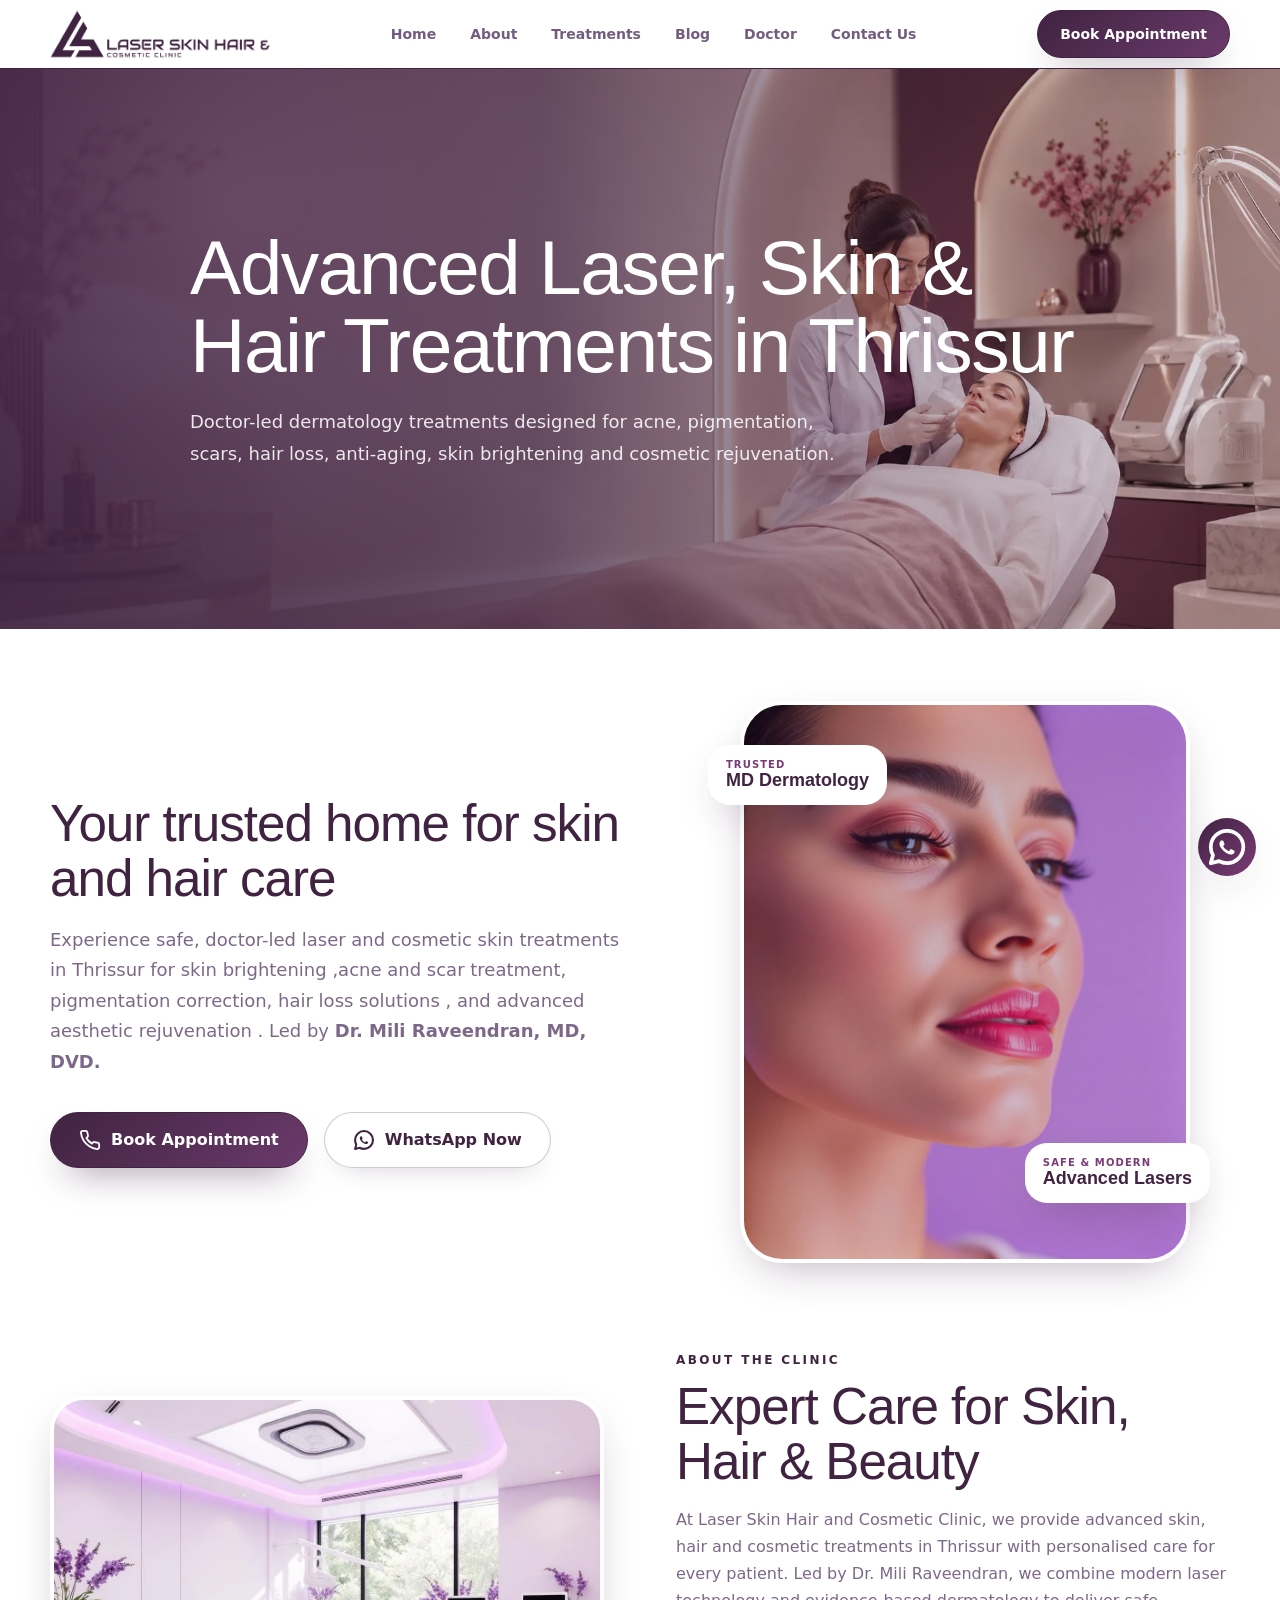
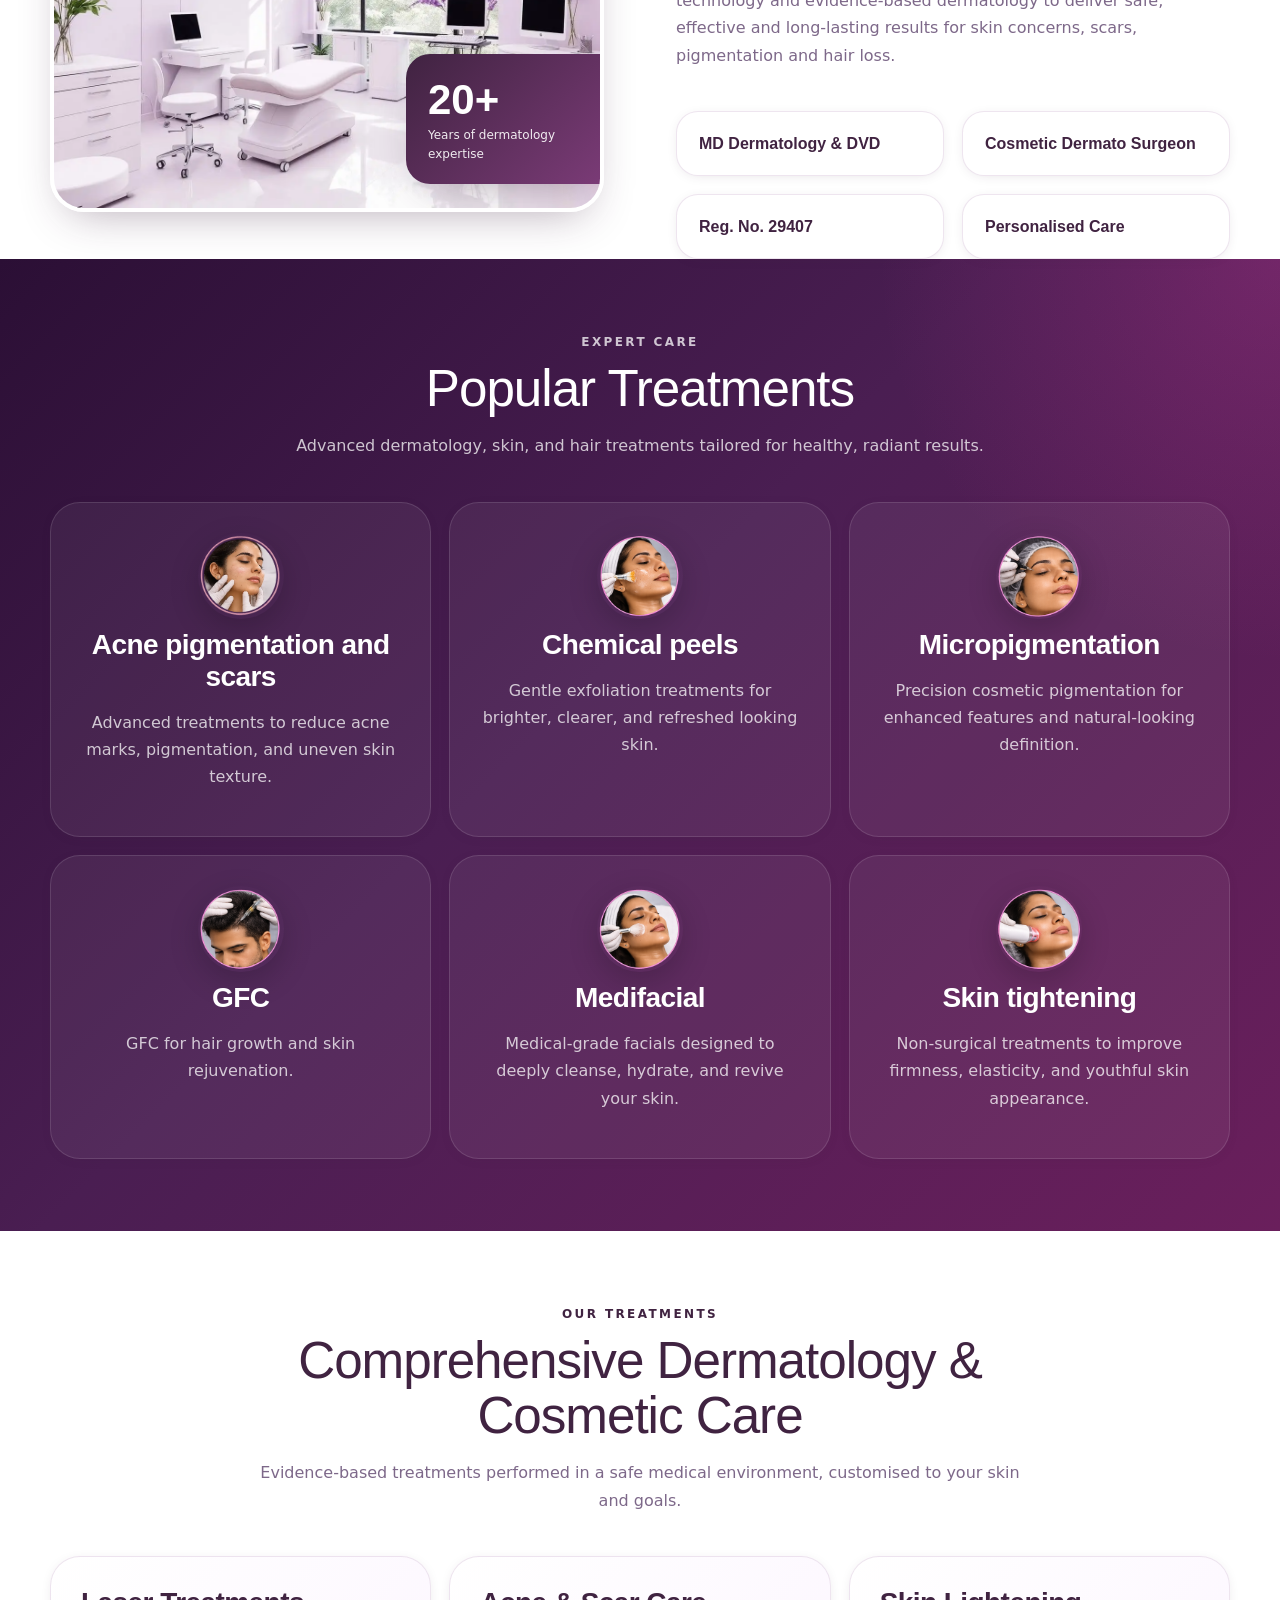
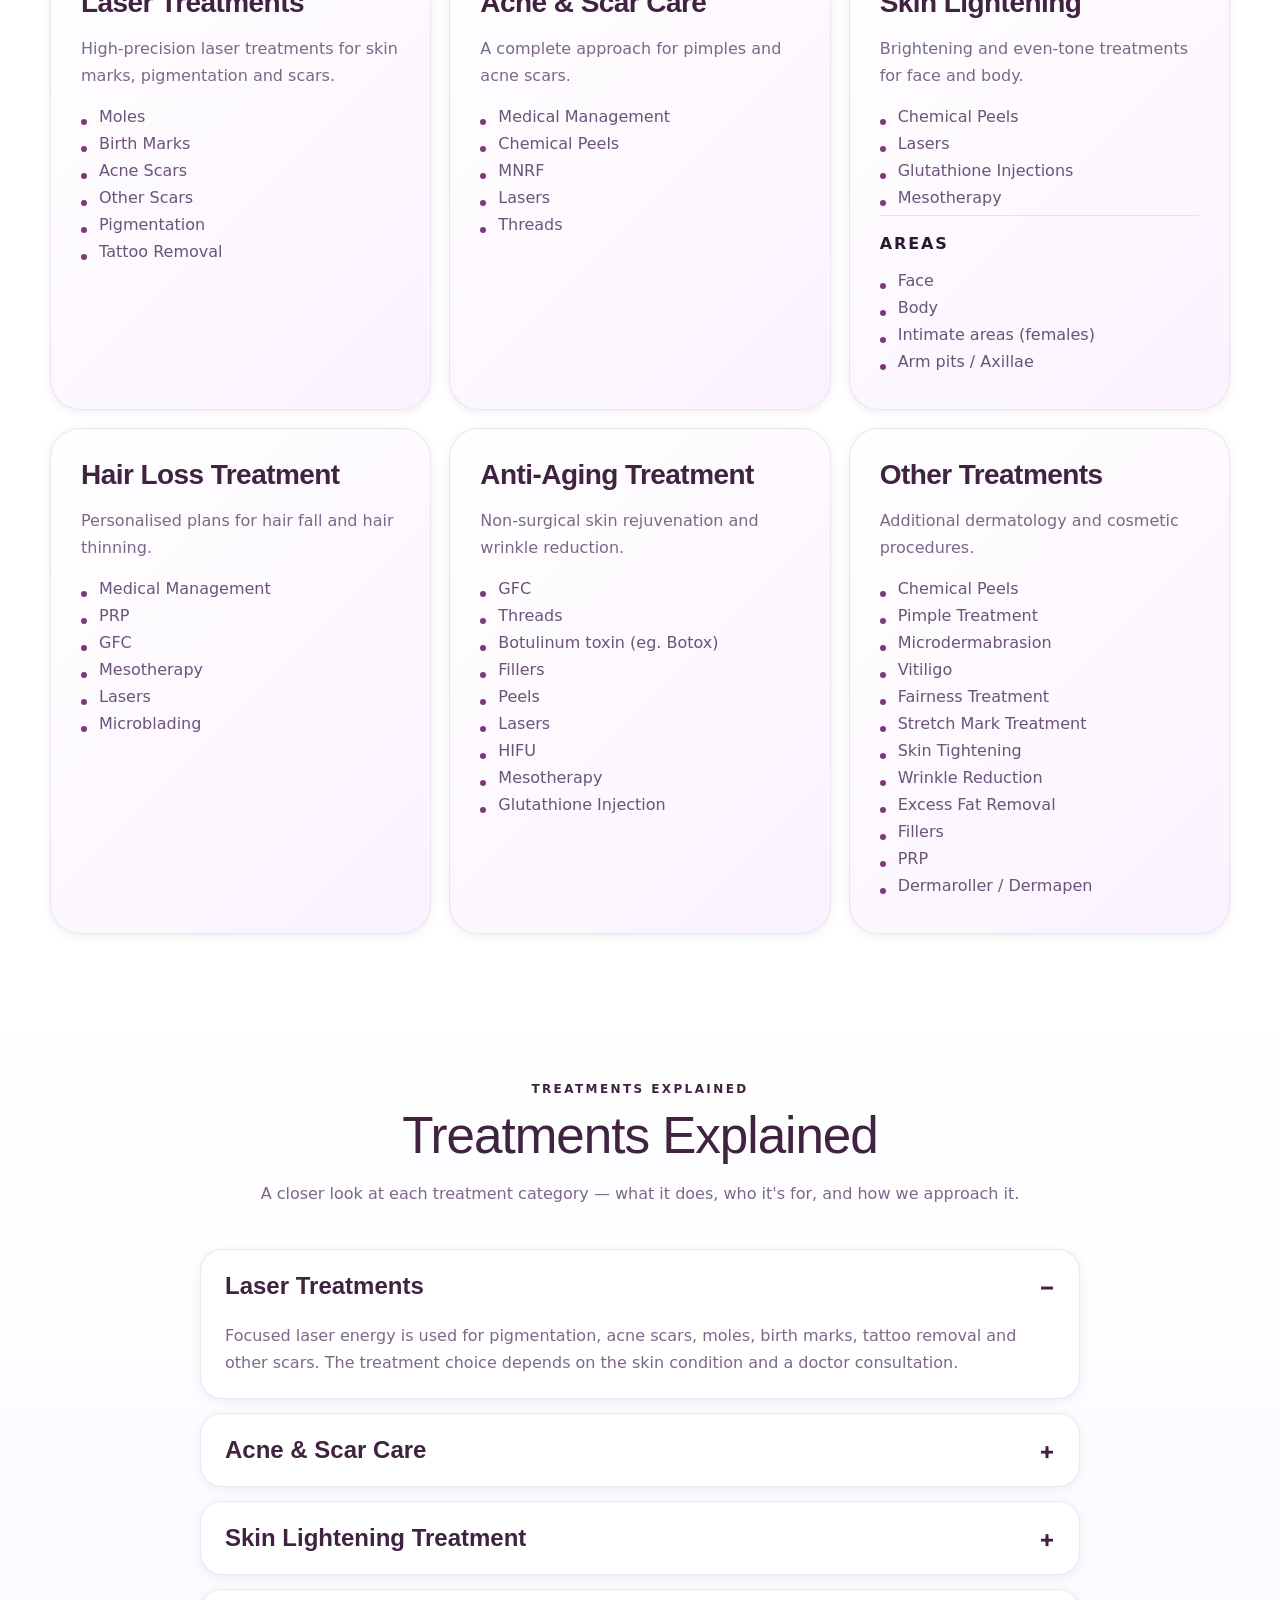
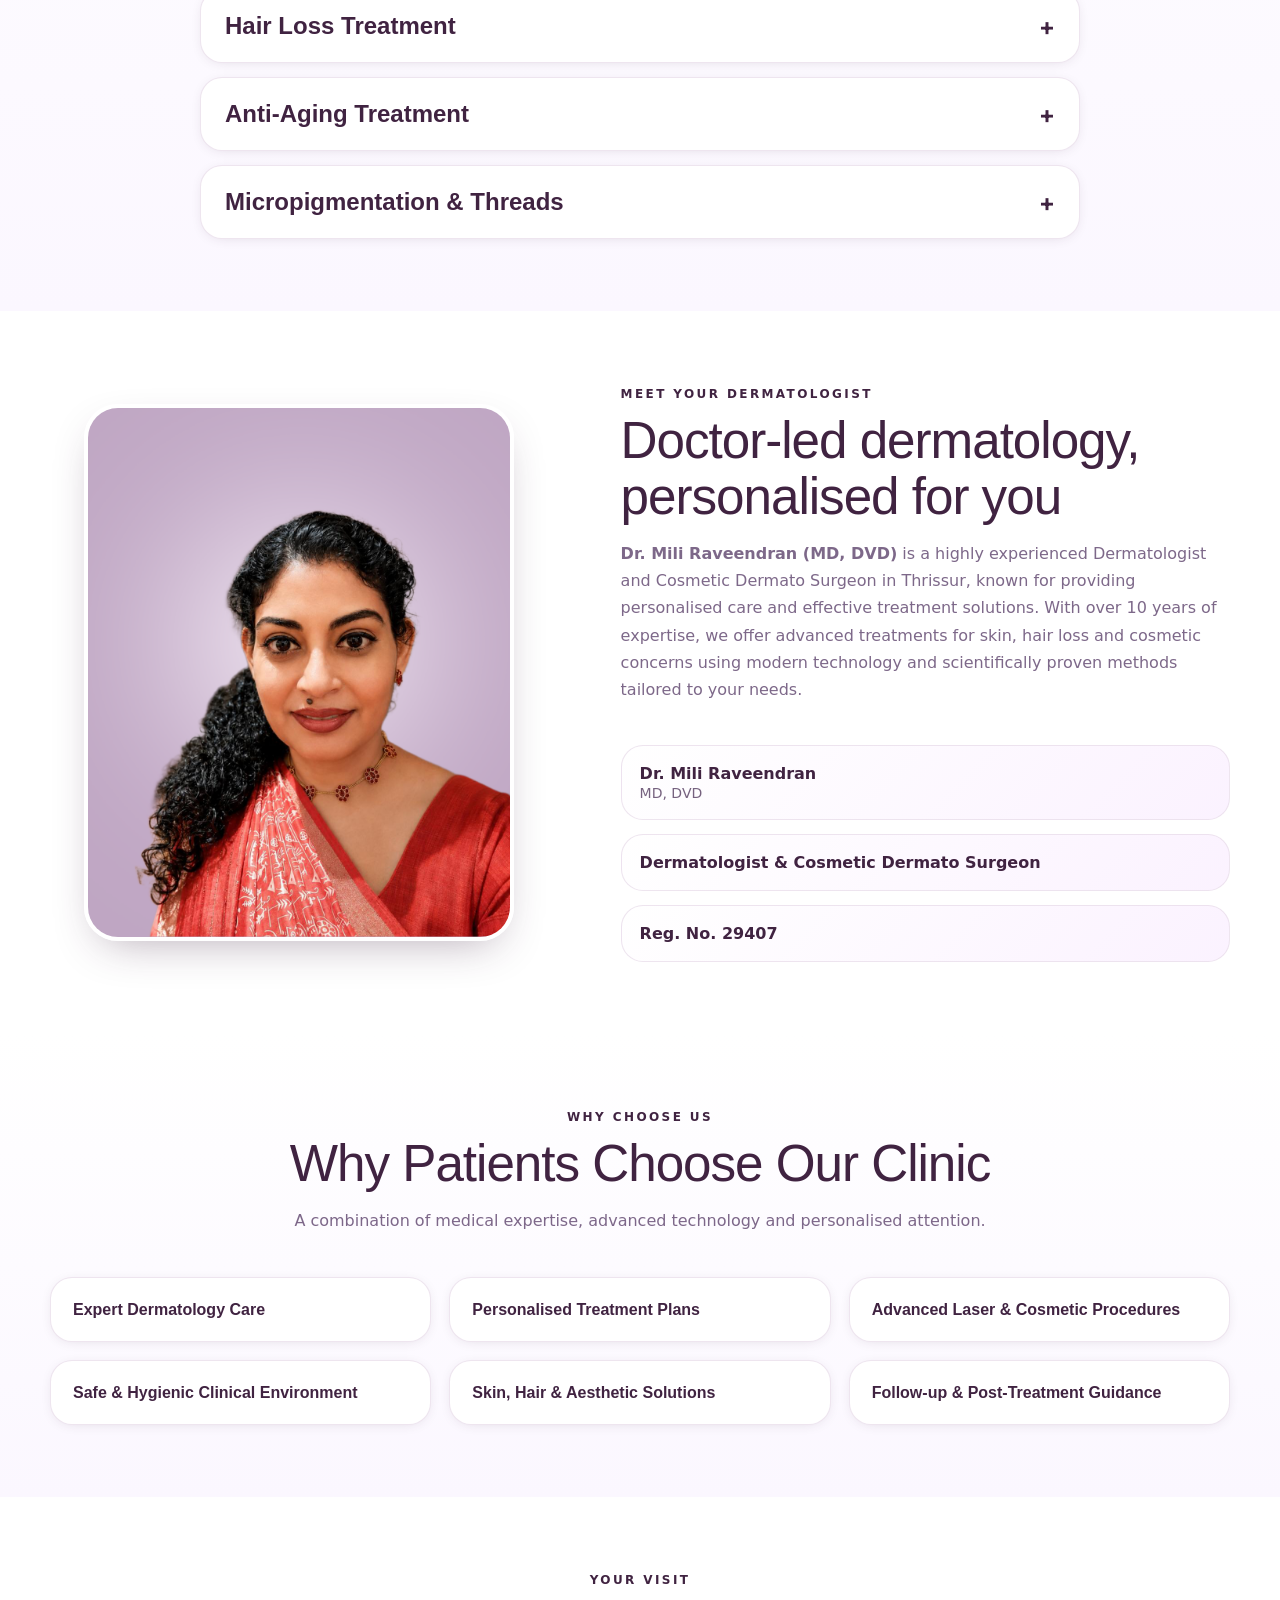
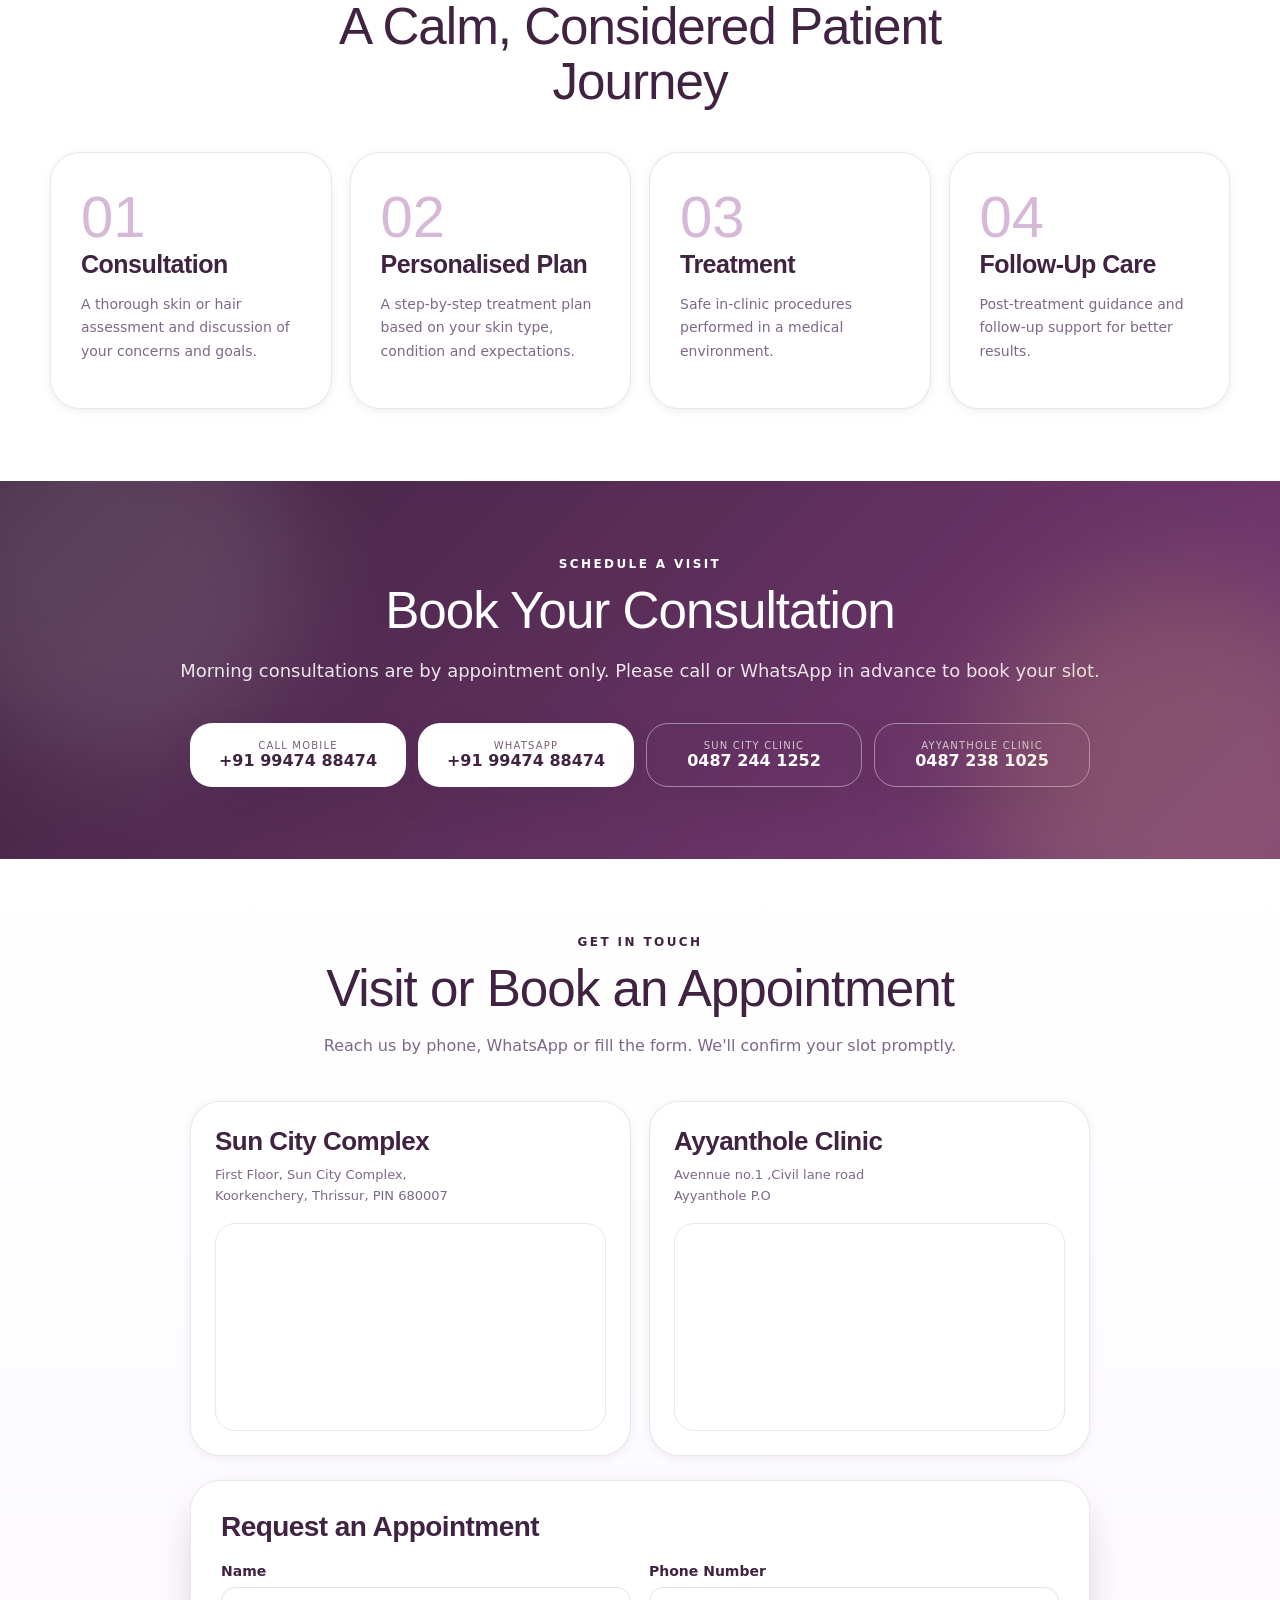
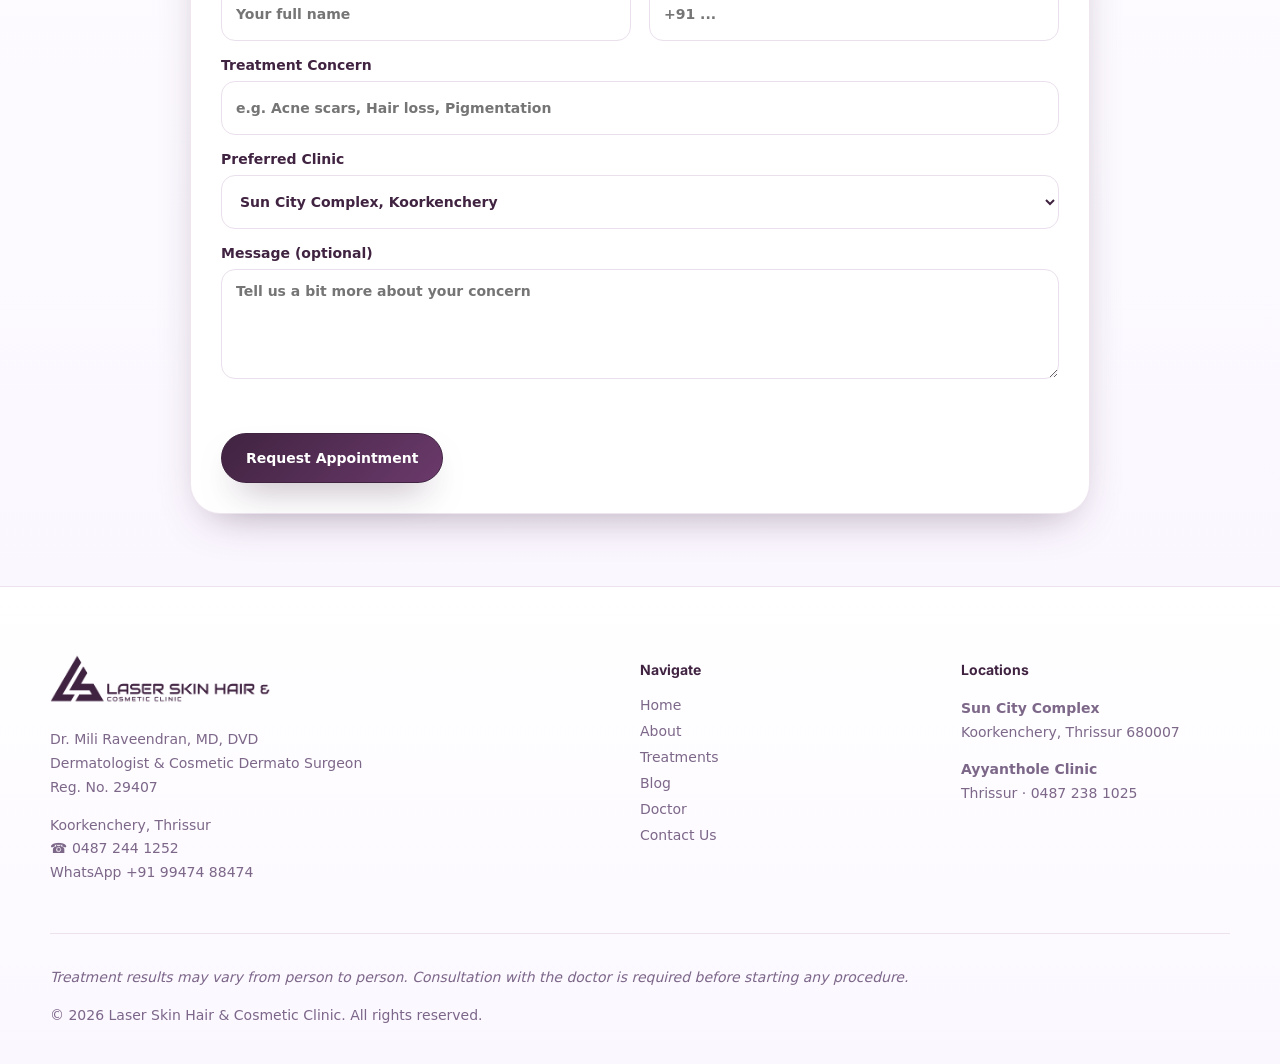
==== commit a9f972a1: "reafactor :  popular treatments style  update" ====
--- a/index.html
+++ b/index.html
@@ -141,7 +141,7 @@
       </div>
     </section>
 
-    <section class="section soft-bg">
+    <section class="section popular-treatment-section">
       <div class="container">
         <div class="section-head">
           <span>EXPERT CARE</span>
@@ -180,8 +180,7 @@
               <img src="assets/images/icons/GFC.webp" alt="treatmenta icon">
             </div>
             <h3>GFC</h3>
-            <p>Advanced growth factor therapy for healthier
-              hair growth and scalp rejuvenation.</p>
+            <p>GFC for hair growth and skin rejuvenation.</p>
           </article>
           <article class="focus-card">
             <div class="svc-face-icon">
--- a/styles.css
+++ b/styles.css
@@ -2206,4 +2206,23 @@
   .treatment-intro-card {
     gap: 10px
   }
+}
+
+.popular-treatment-section{
+    background:
+    radial-gradient(circle at top right, rgba(214,63,164,0.25), transparent 25%),
+    linear-gradient(135deg, #2B0F35 0%, #4A1E52 45%, #6A1F5C 100%);
+}
+.focus-card{
+    background: rgba(255,255,255,0.06);
+    border: 1px solid rgba(255,255,255,0.12);
+}
+.popular-treatment-section h2,
+.popular-treatment-section h3{
+    color: #fff;
+}
+
+.popular-treatment-section p,
+.popular-treatment-section span{
+    color: rgba(255,255,255,0.75);
 }
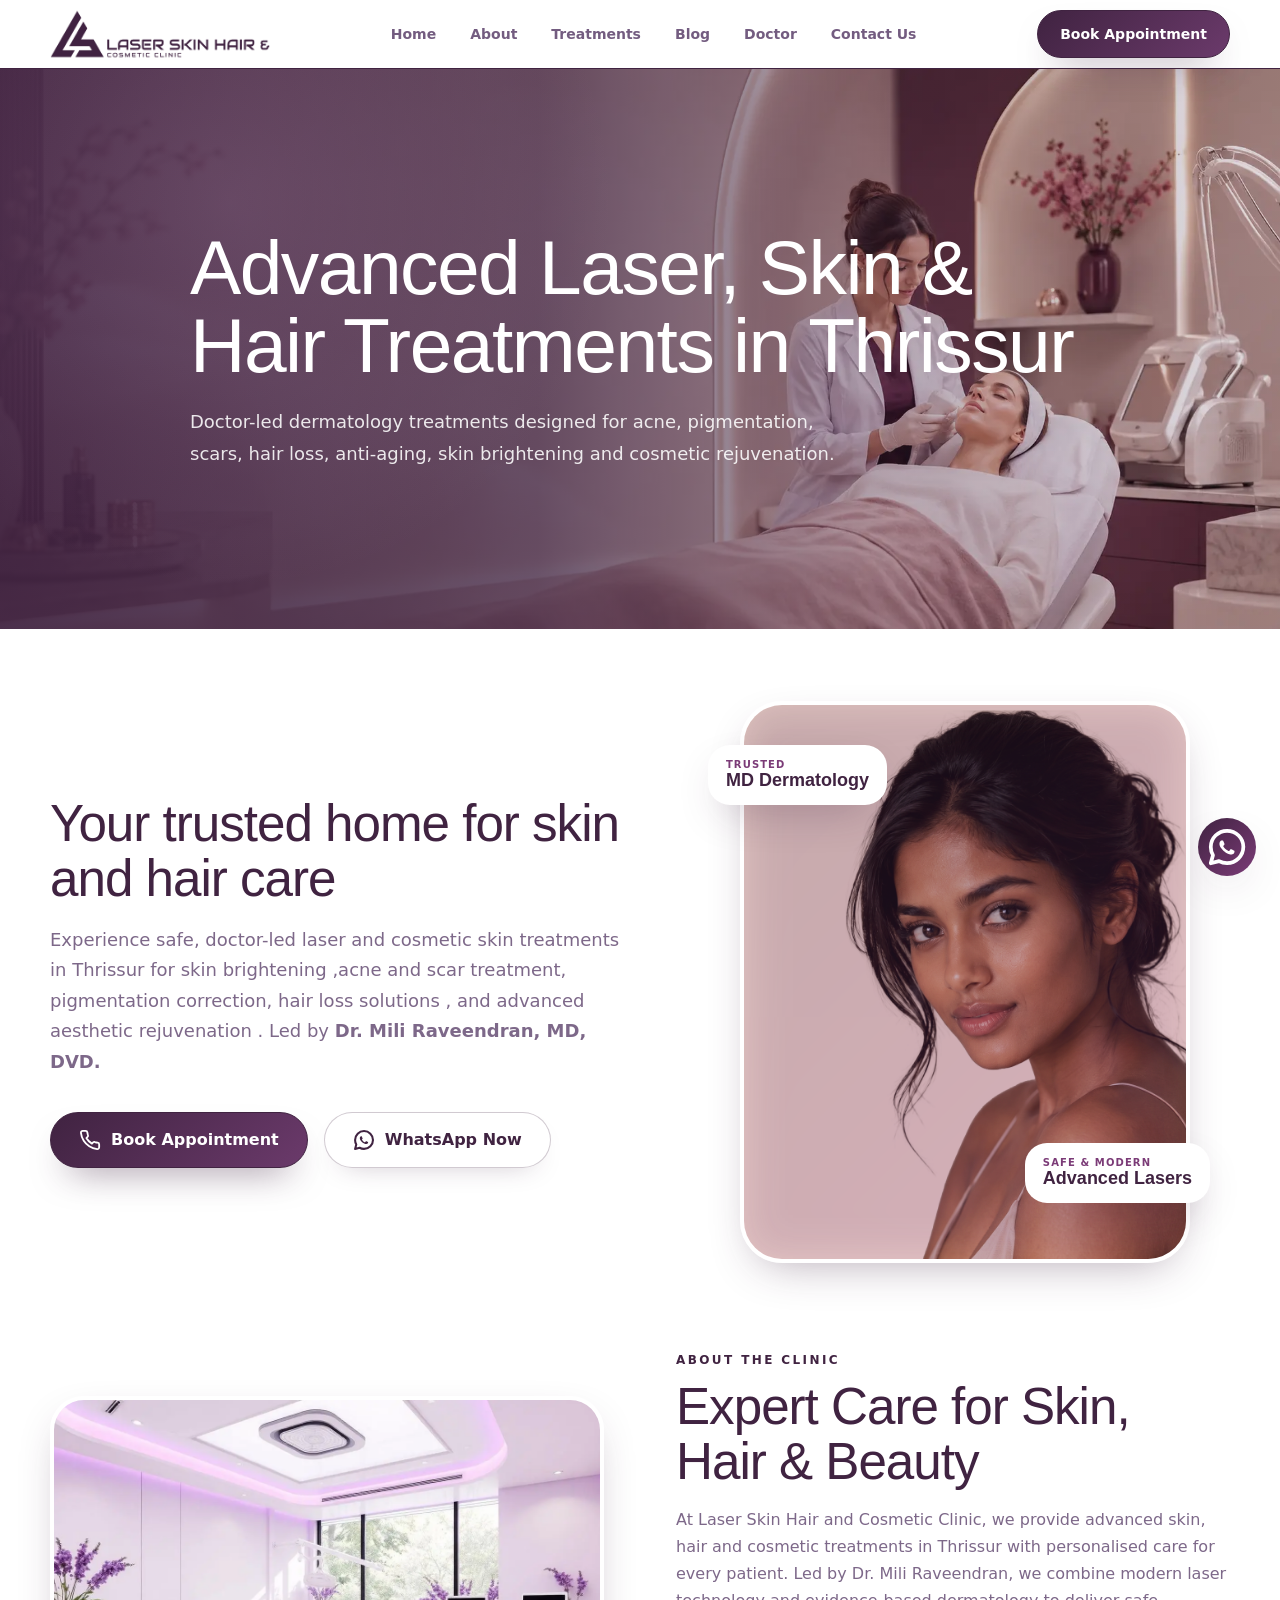
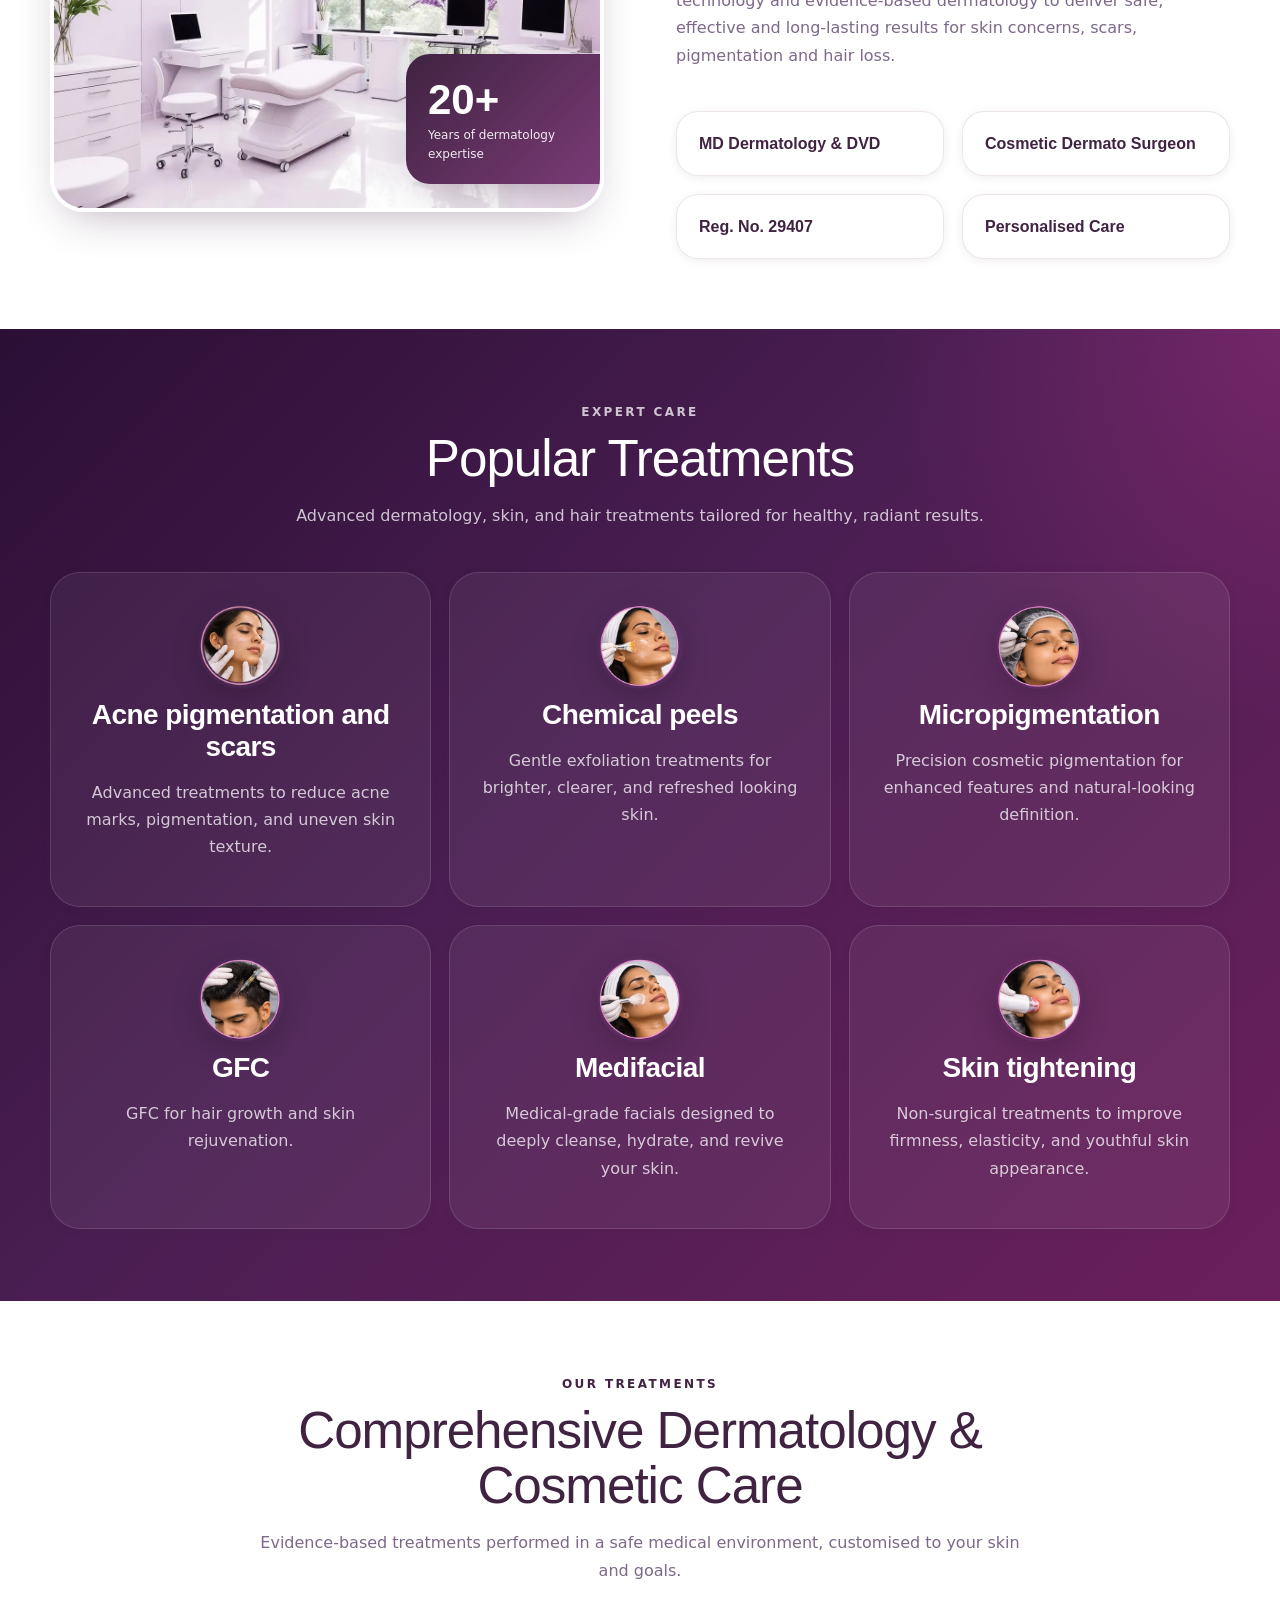
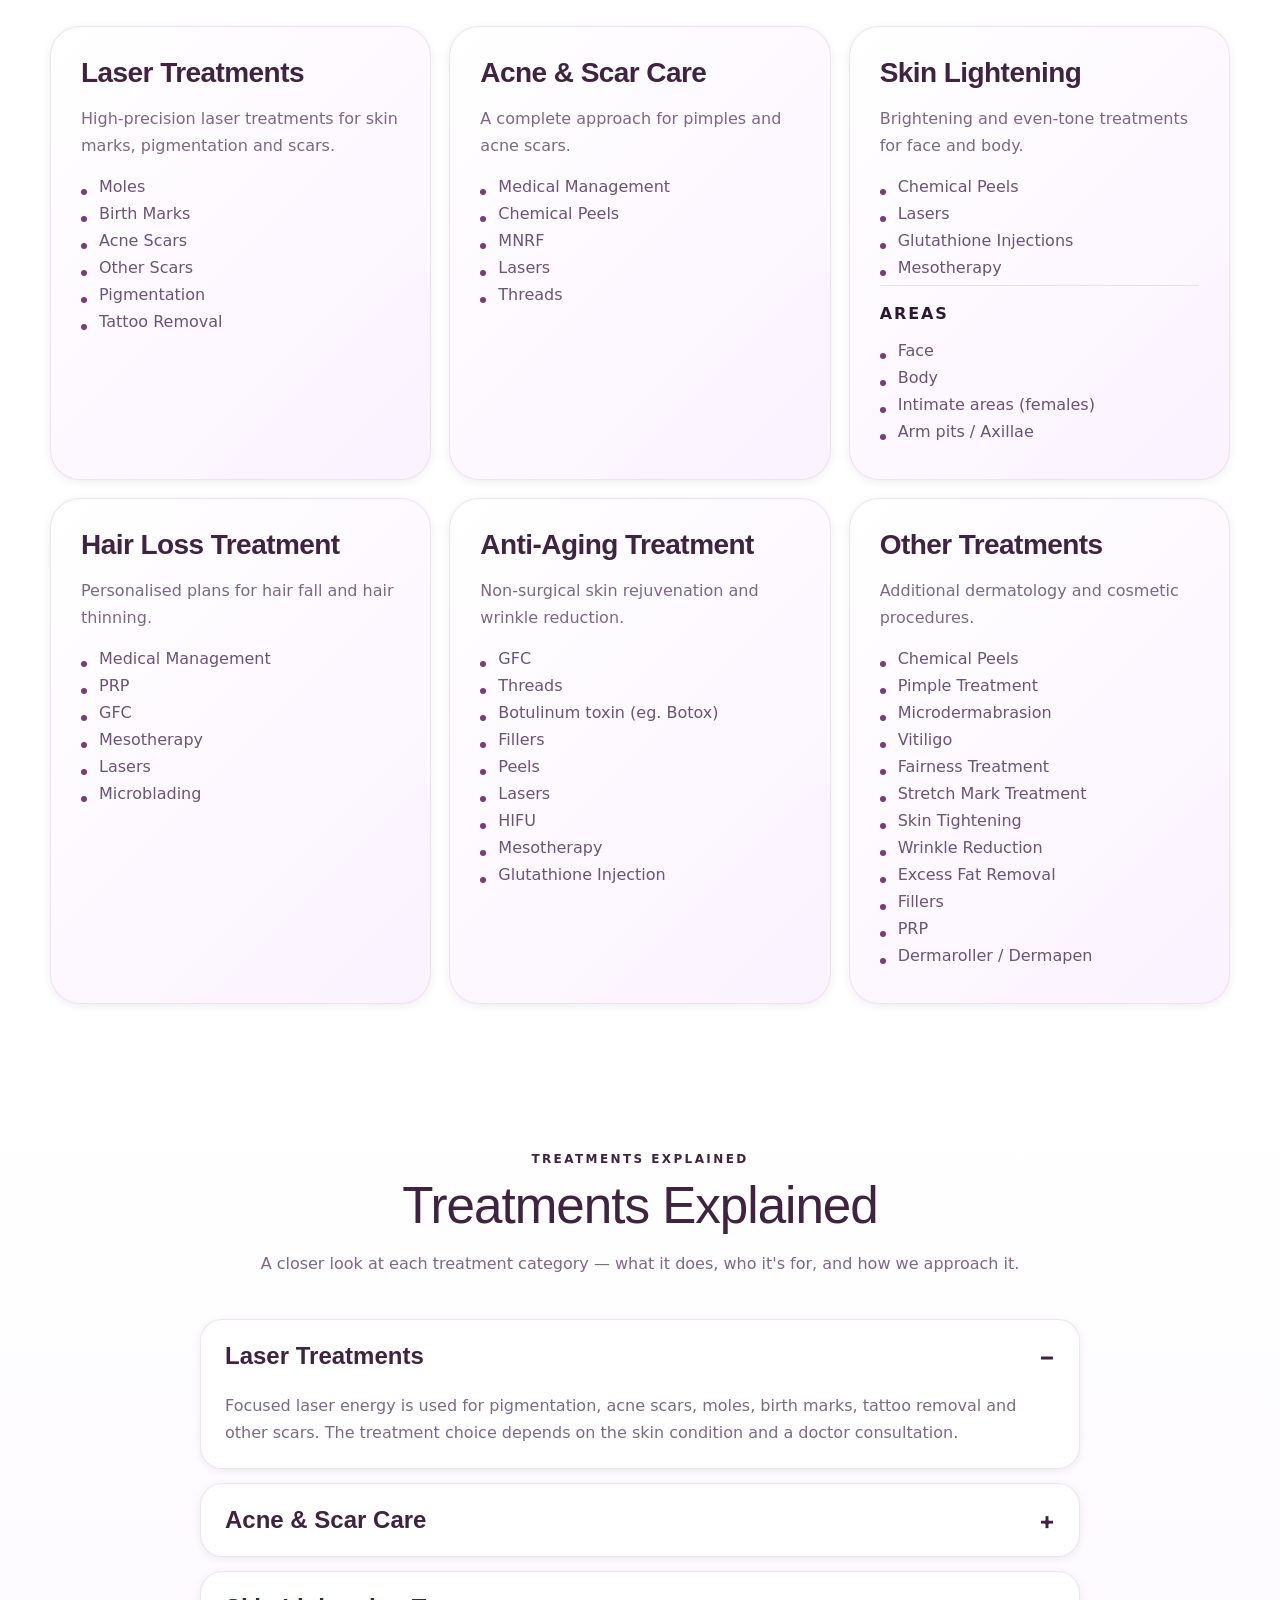
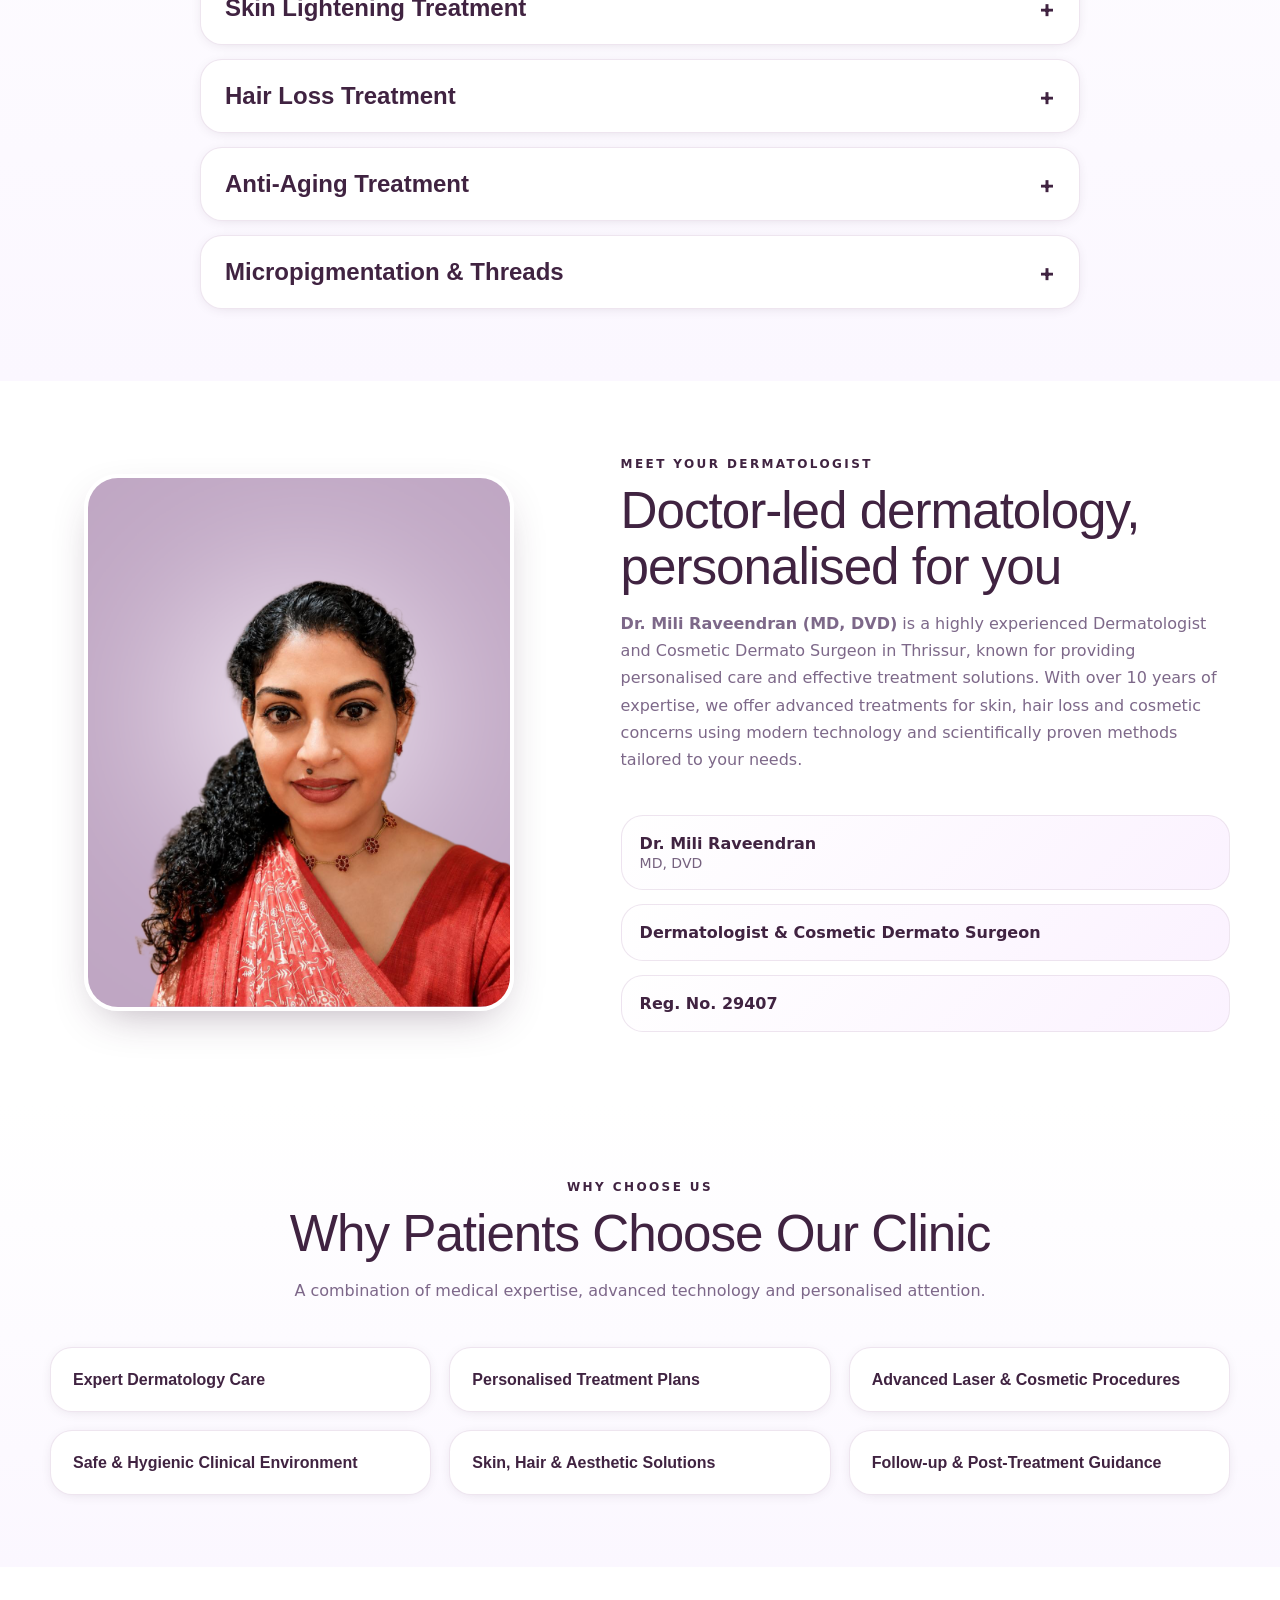
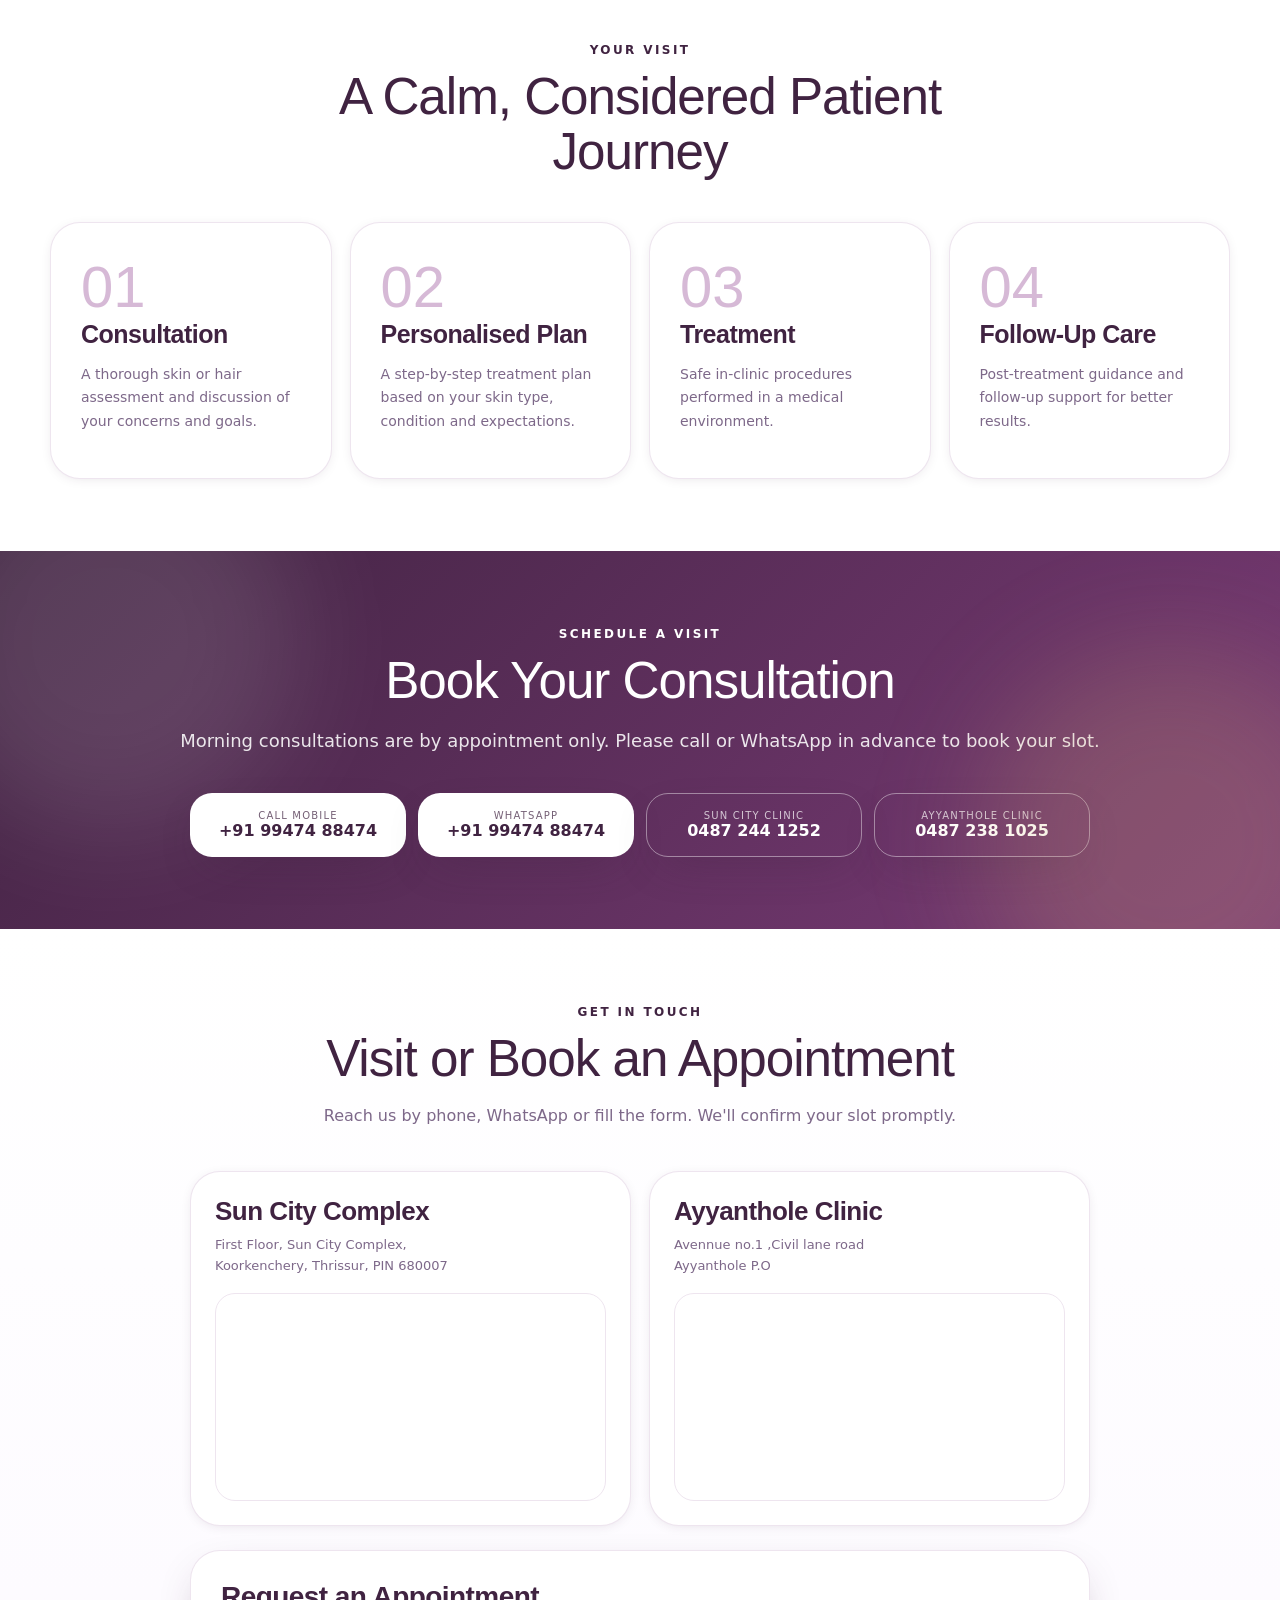
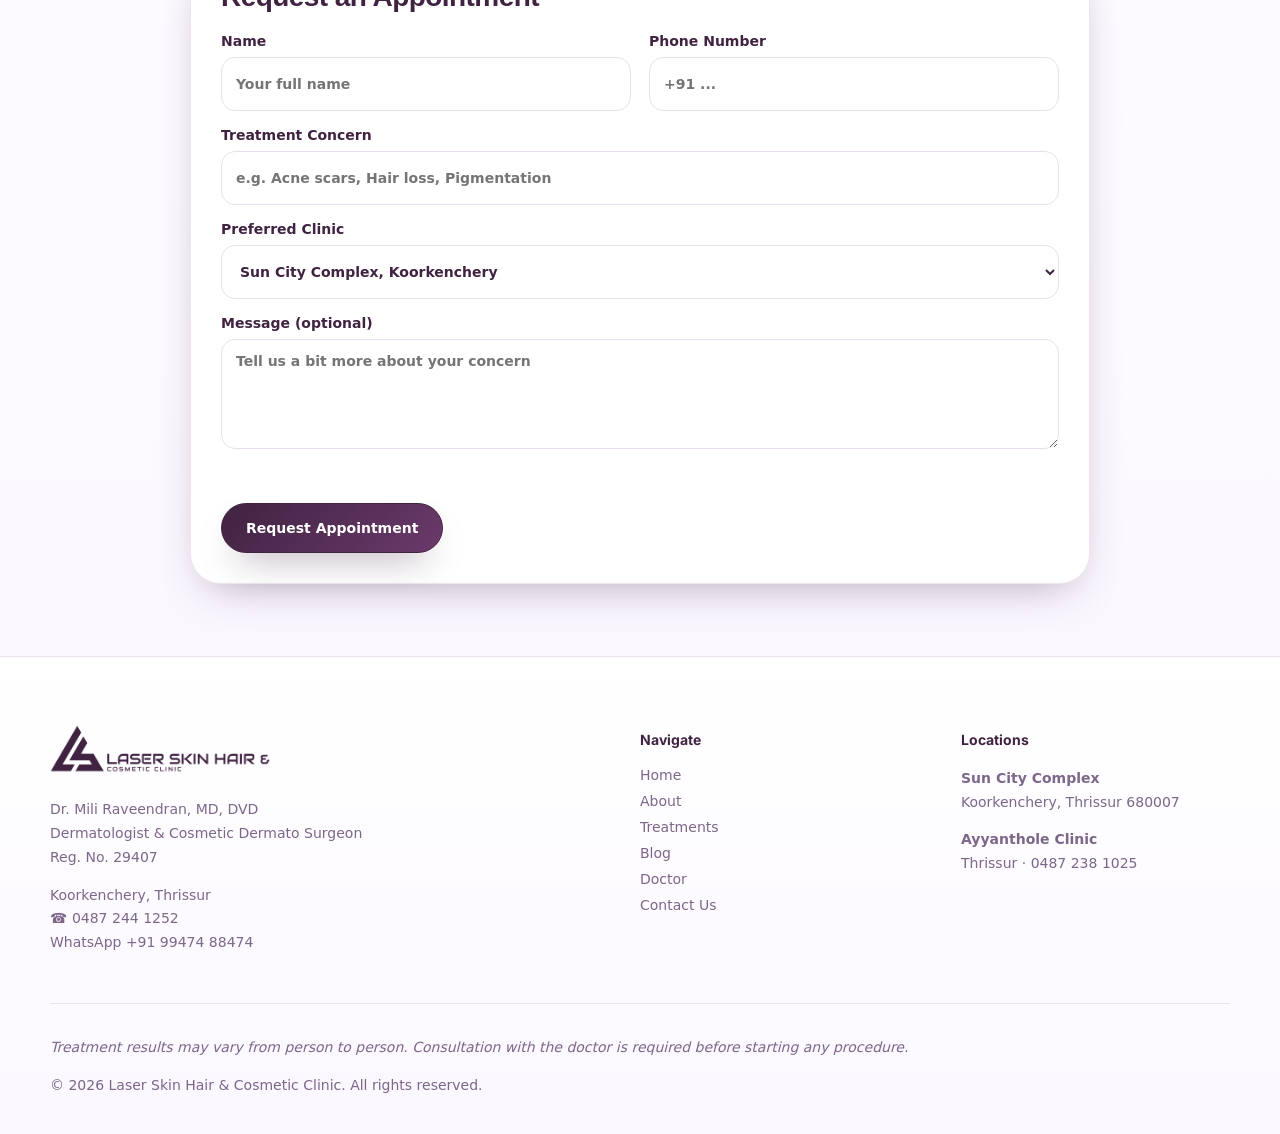
==== commit 134c11fa: "reafactor :   image  update" ====
--- a/index.html
+++ b/index.html
@@ -108,7 +108,7 @@
         </div>
         <div class="hero-image-wrap">
           <div class="hero-image">
-            <img src="assets/images/hero.webp" alt="Premium dermatology and skincare in Thrissur" />
+            <img src="assets/images/hero.png" alt="Premium dermatology and skincare in Thrissur" />
           </div>
           <div class="floating-card card-left"><small>Trusted</small><b>MD Dermatology</b></div>
           <div class="floating-card card-right"><small>Safe & Modern</small><b>Advanced Lasers</b></div>
--- a/styles.css
+++ b/styles.css
@@ -397,7 +397,7 @@
 }
 
 .section.about-clinic-section {
-  padding: 0 !important;
+  padding: 0 0 70px 0 !important;
 }
 
 .soft-bg {
@@ -1063,6 +1063,10 @@
 }
 
 @media (max-width: 640px) {
+  .section.about-clinic-section {
+    padding: 0 0 40px 0 !important;
+  }
+
   .container {
     width: min(100% - 30px, 1180px);
   }
@@ -1095,6 +1099,35 @@
   .cta-grid,
   .form-row {
     grid-template-columns: 1fr;
+  }
+
+  .popular-treatment-section .card-grid.three {
+    grid-template-columns: repeat(2, 1fr) !important;
+  }
+
+  .popular-treatment-section .focus-card {
+    padding: 10px !important;
+    min-height: 168px !important;
+    justify-content: center;
+    min-width: 50%;
+  }
+
+  .popular-treatment-section .focus-card p {
+    display: none !important;
+  }
+
+  .popular-treatment-section .focus-card h3 {
+    font-size: 14px !important;
+  }
+
+  .svc-face-icon {
+    width: 60px;
+    height: 60px;
+  }
+
+  .svc-face-icon img {
+    width: 60px;
+    height: 60px;
   }
 
   .section {
@@ -2199,7 +2232,7 @@
   .svc-face-icon img {
     width: 78px;
     height: 78px;
-    object-fit: cover;
+    object-fit: contain;
     border-radius: 50%;
   }
 
@@ -2208,21 +2241,23 @@
   }
 }
 
-.popular-treatment-section{
-    background:
-    radial-gradient(circle at top right, rgba(214,63,164,0.25), transparent 25%),
+.popular-treatment-section {
+  background:
+    radial-gradient(circle at top right, rgba(214, 63, 164, 0.25), transparent 25%),
     linear-gradient(135deg, #2B0F35 0%, #4A1E52 45%, #6A1F5C 100%);
 }
-.focus-card{
-    background: rgba(255,255,255,0.06);
-    border: 1px solid rgba(255,255,255,0.12);
-}
+
+.focus-card {
+  background: rgba(255, 255, 255, 0.06);
+  border: 1px solid rgba(255, 255, 255, 0.12);
+}
+
 .popular-treatment-section h2,
-.popular-treatment-section h3{
-    color: #fff;
+.popular-treatment-section h3 {
+  color: #fff;
 }
 
 .popular-treatment-section p,
-.popular-treatment-section span{
-    color: rgba(255,255,255,0.75);
+.popular-treatment-section span {
+  color: rgba(255, 255, 255, 0.75);
 }
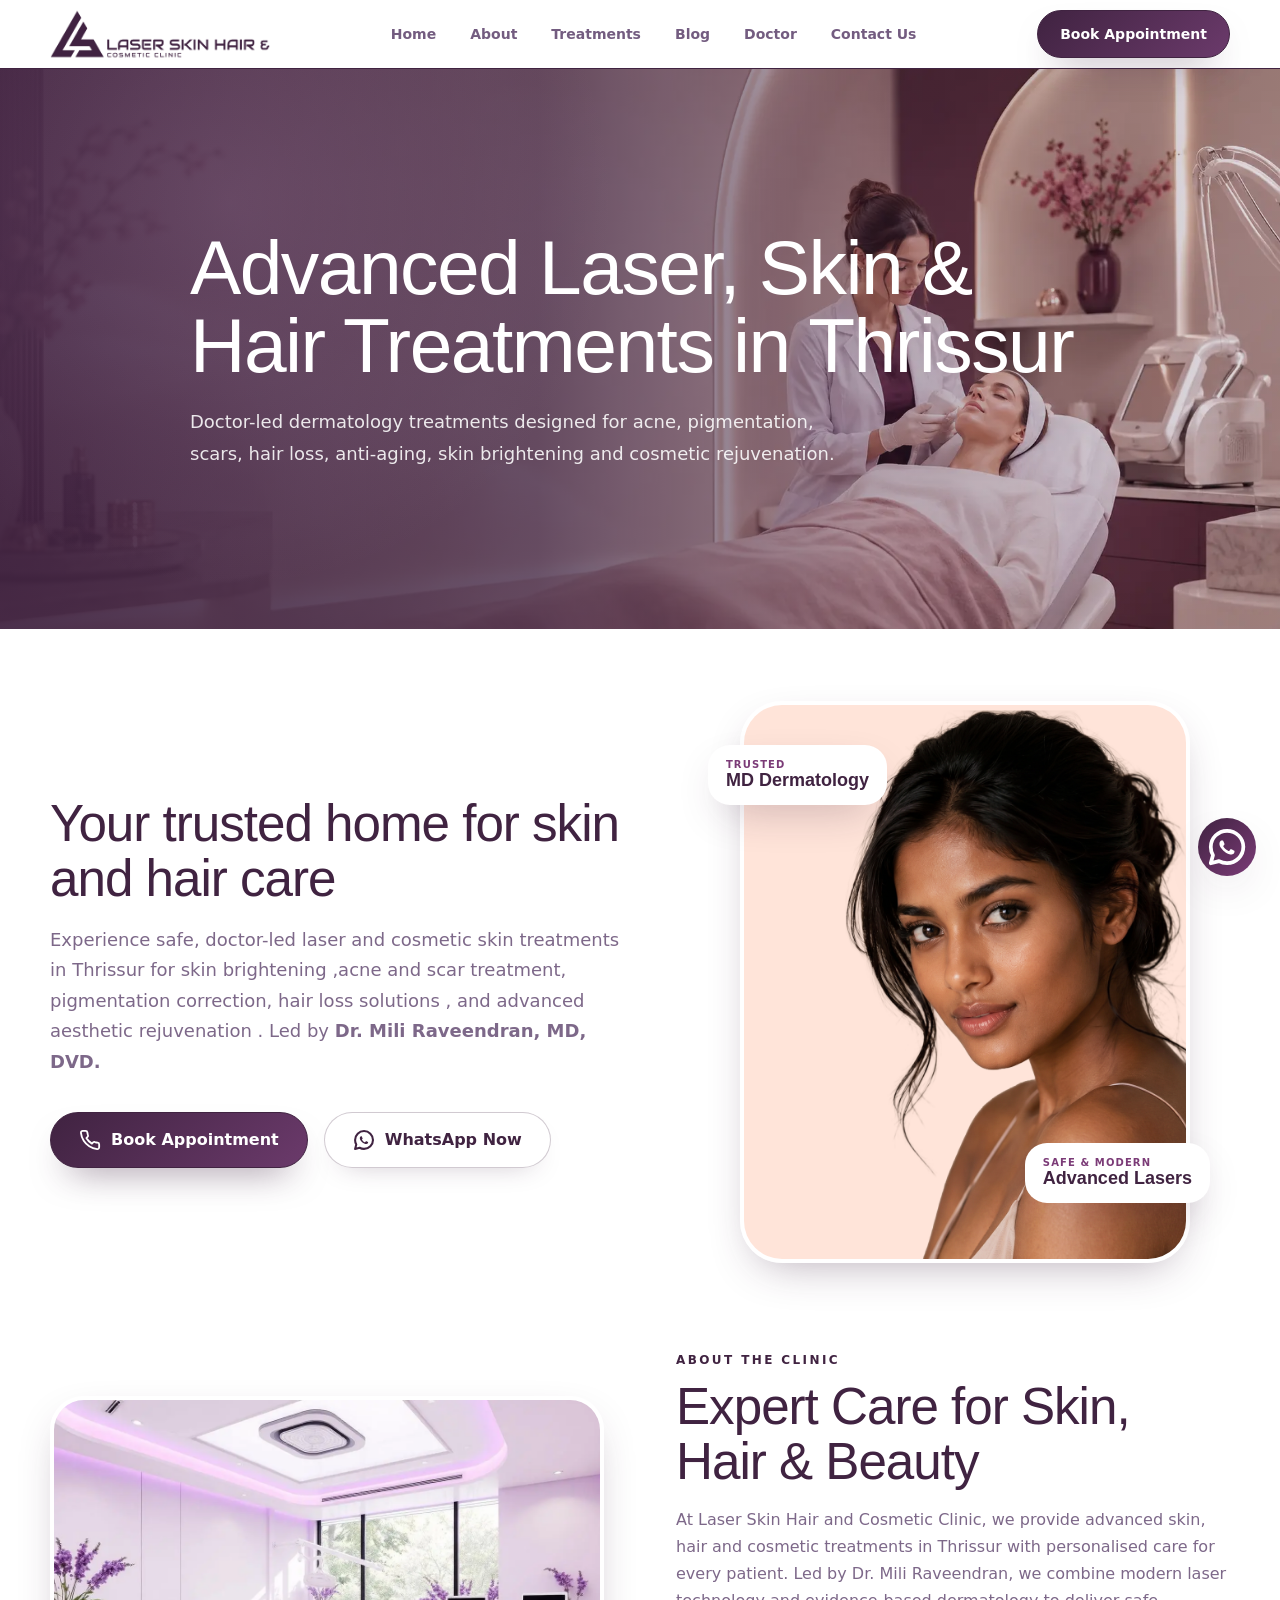
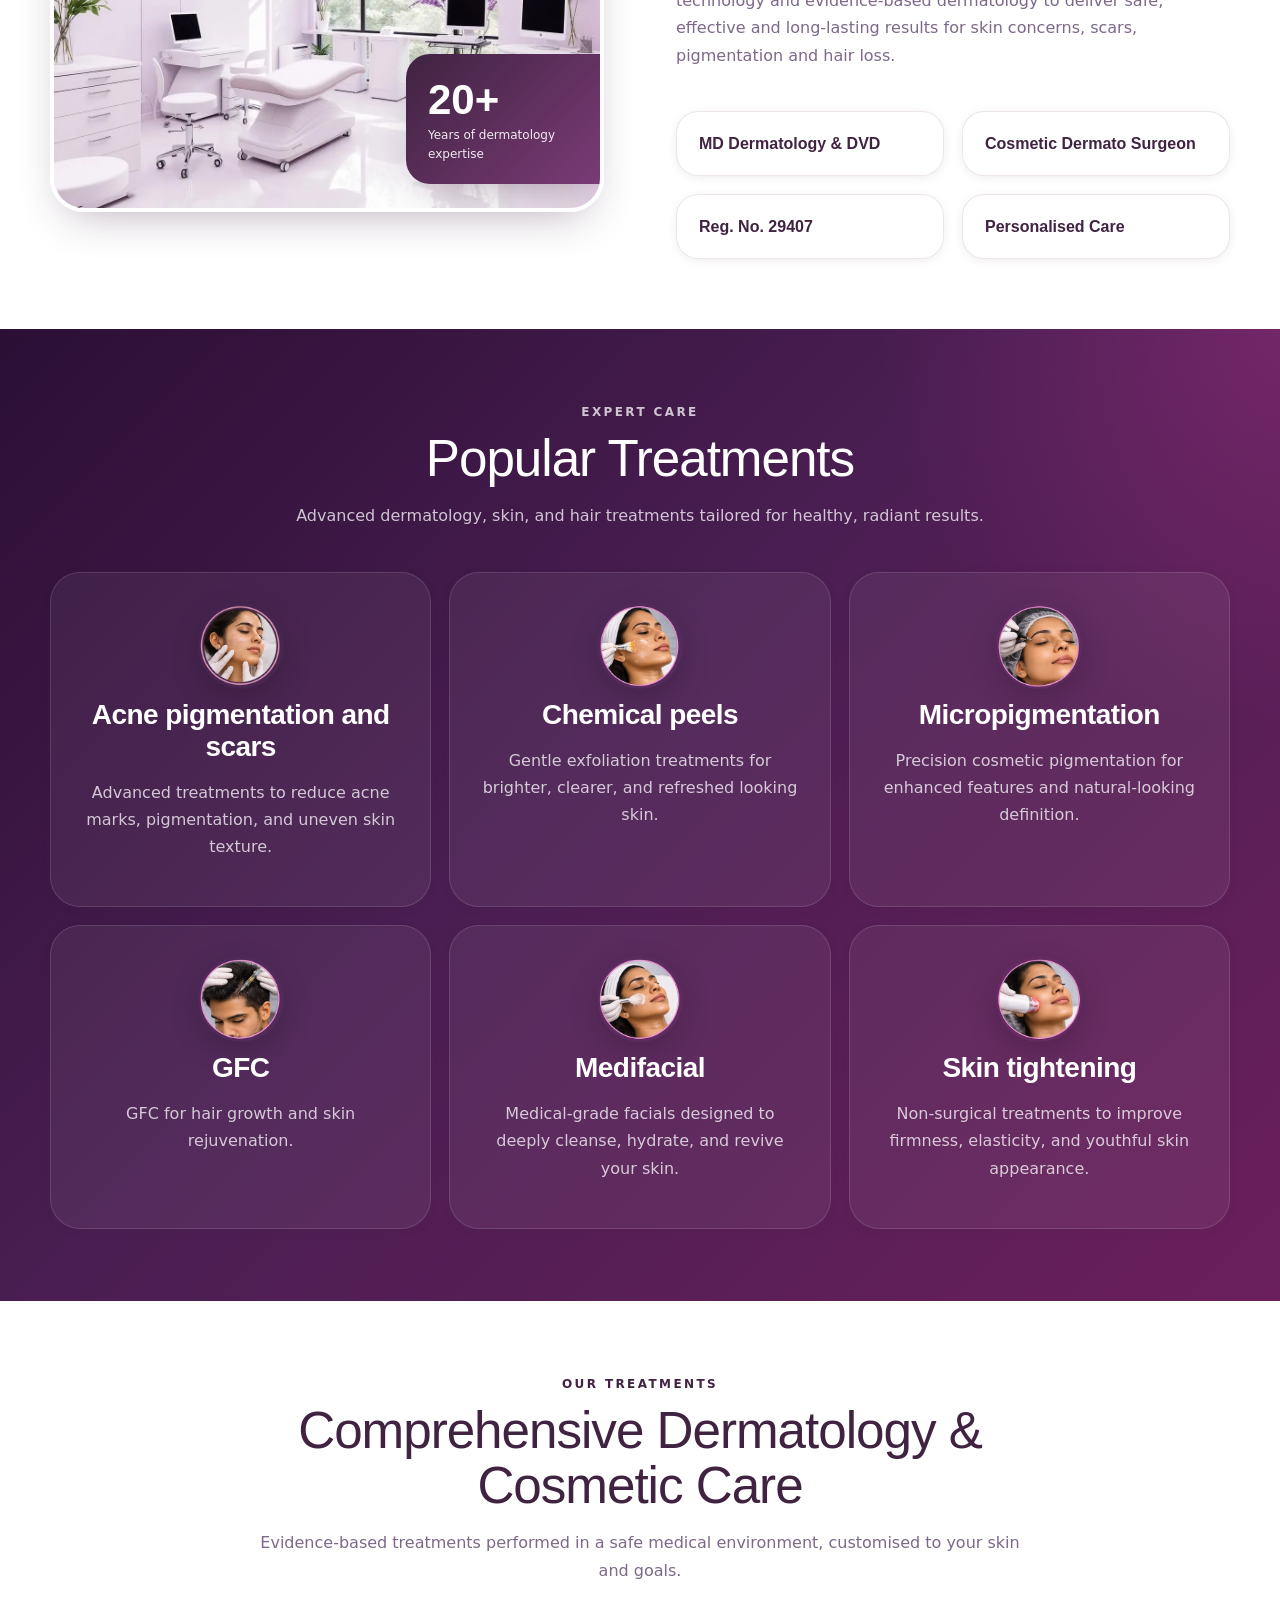
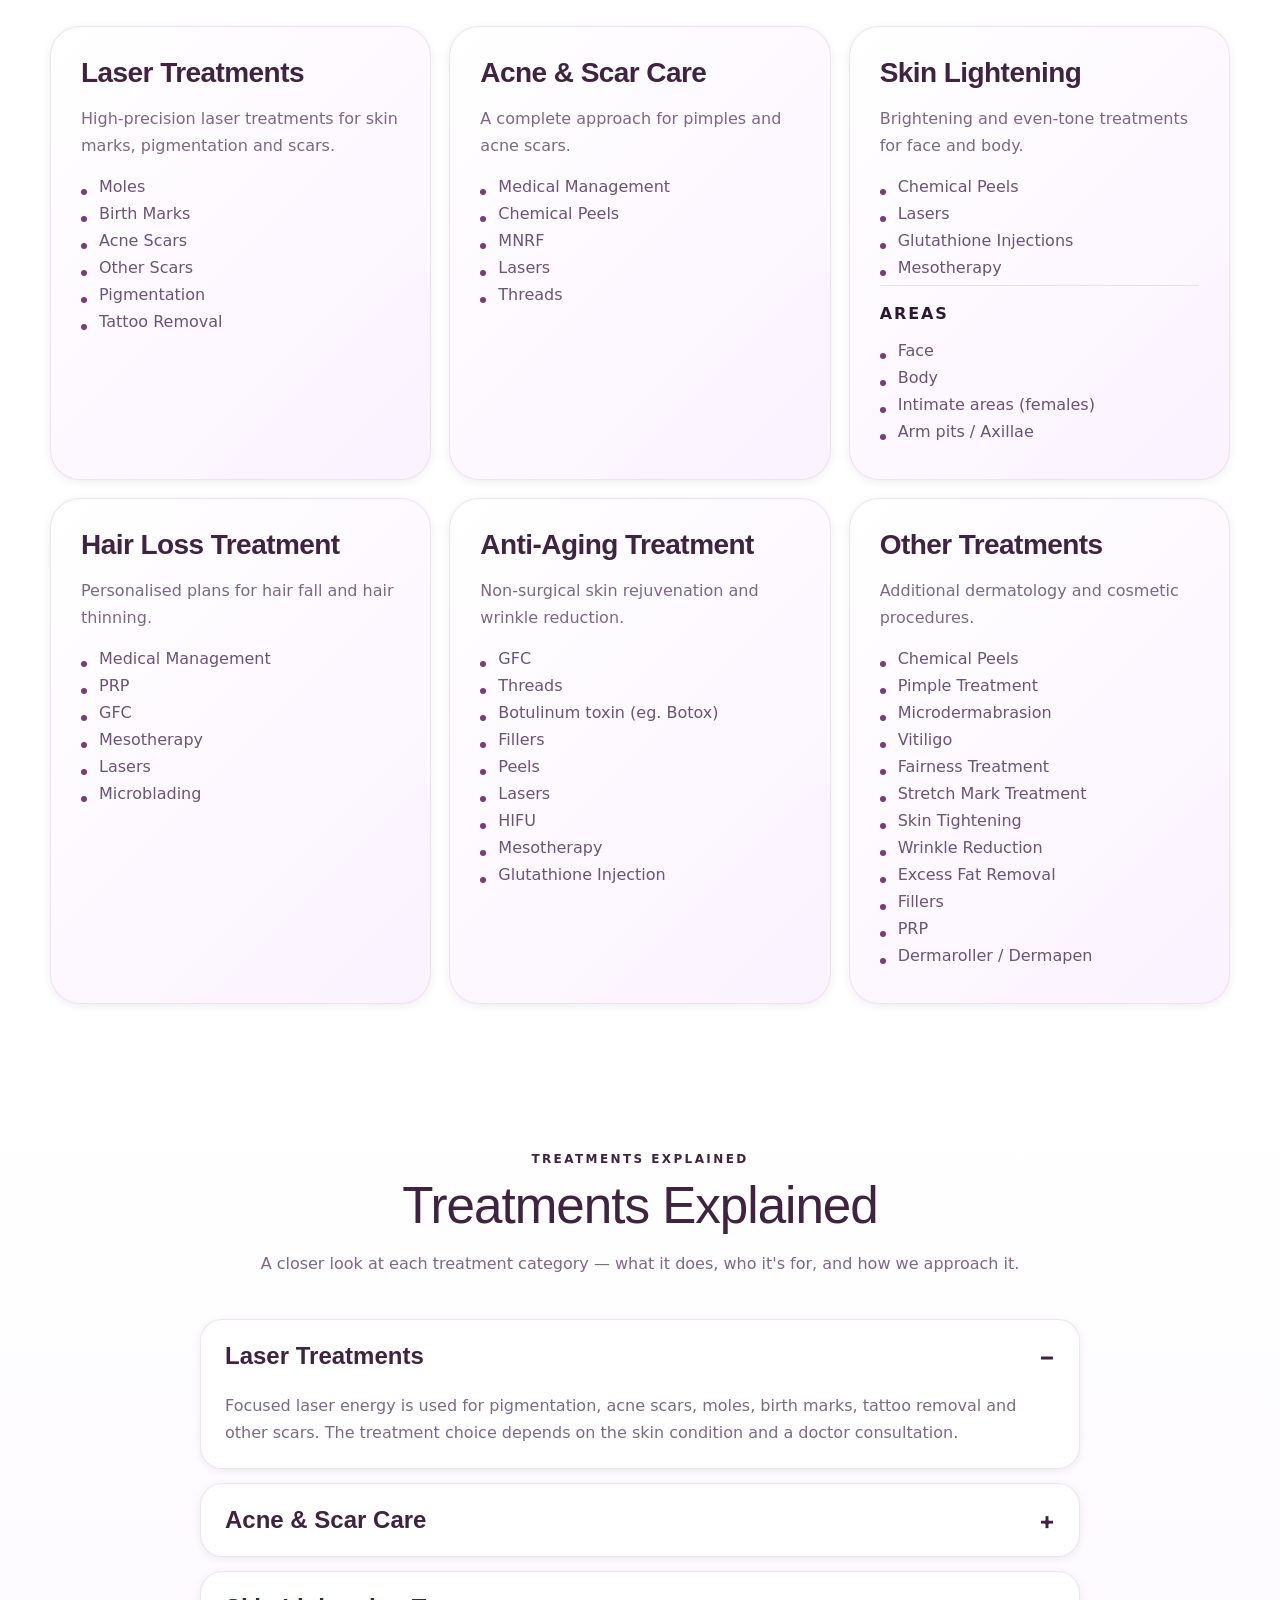
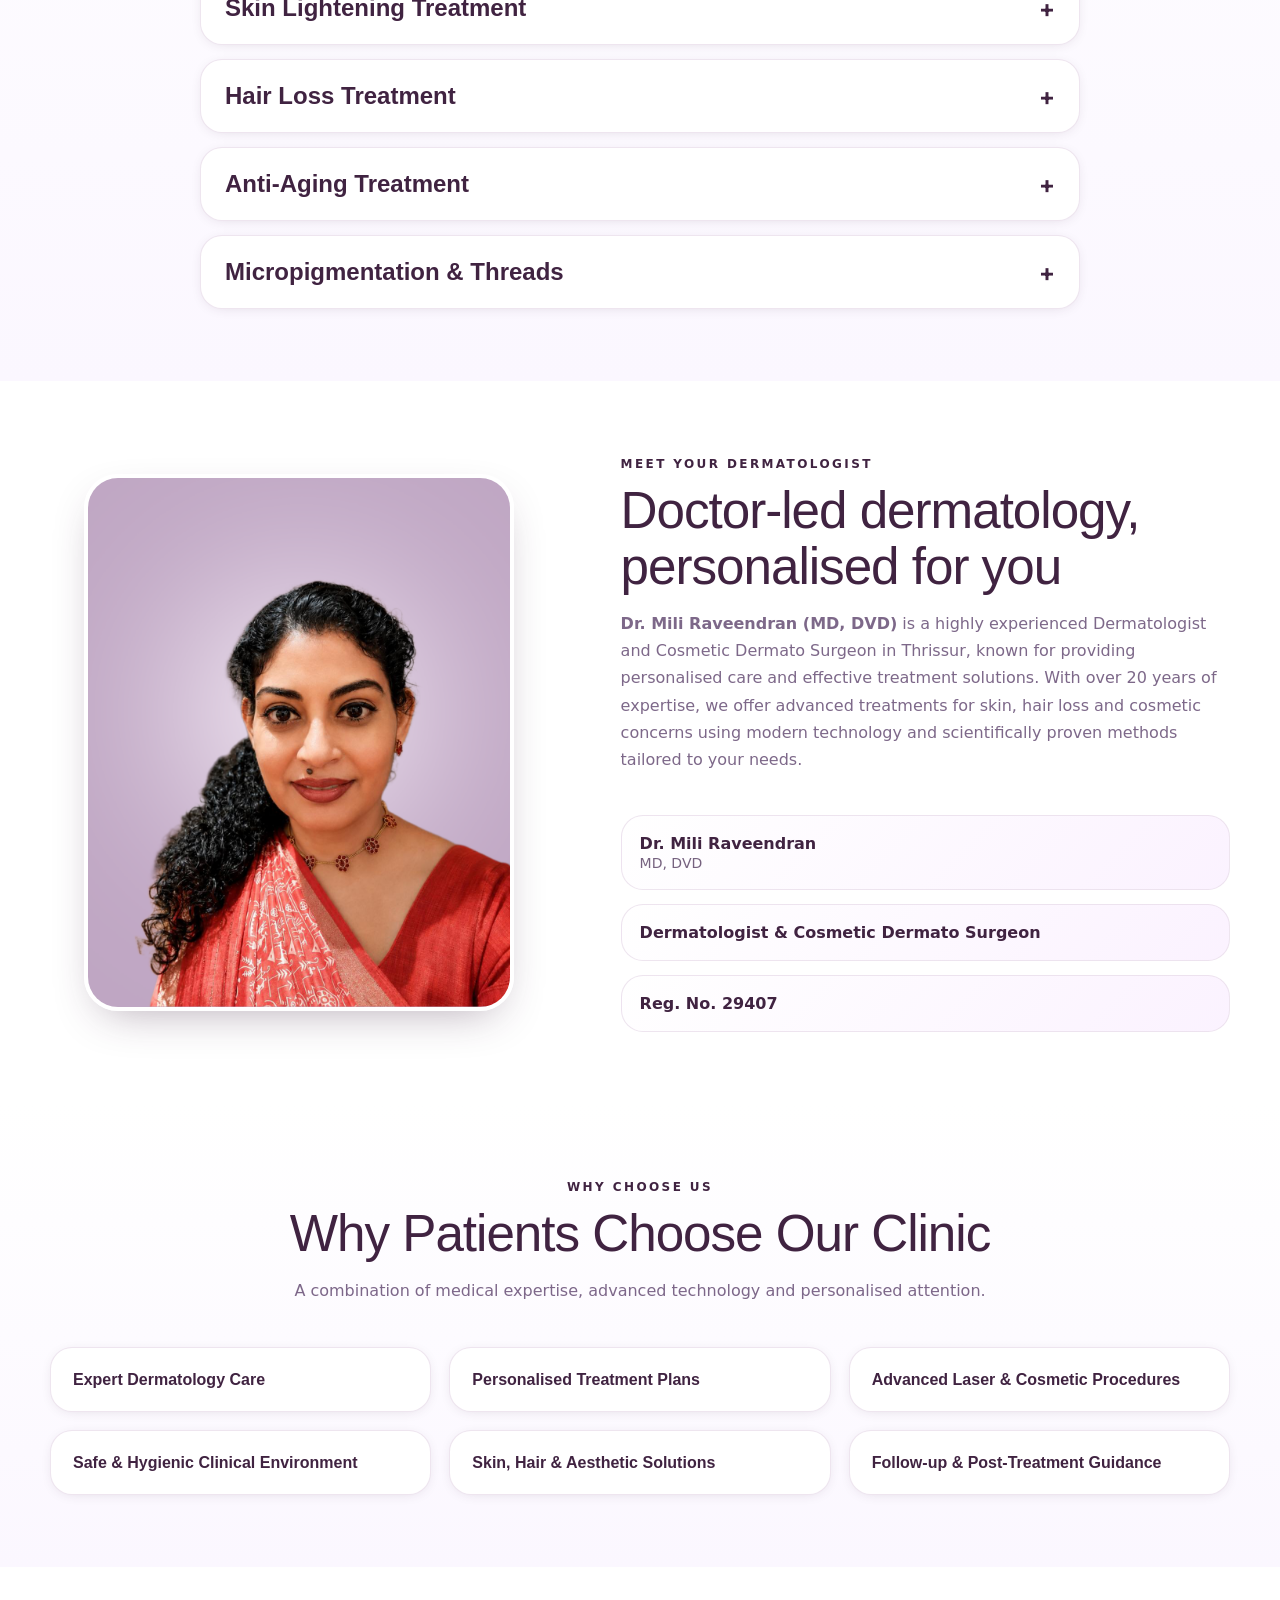
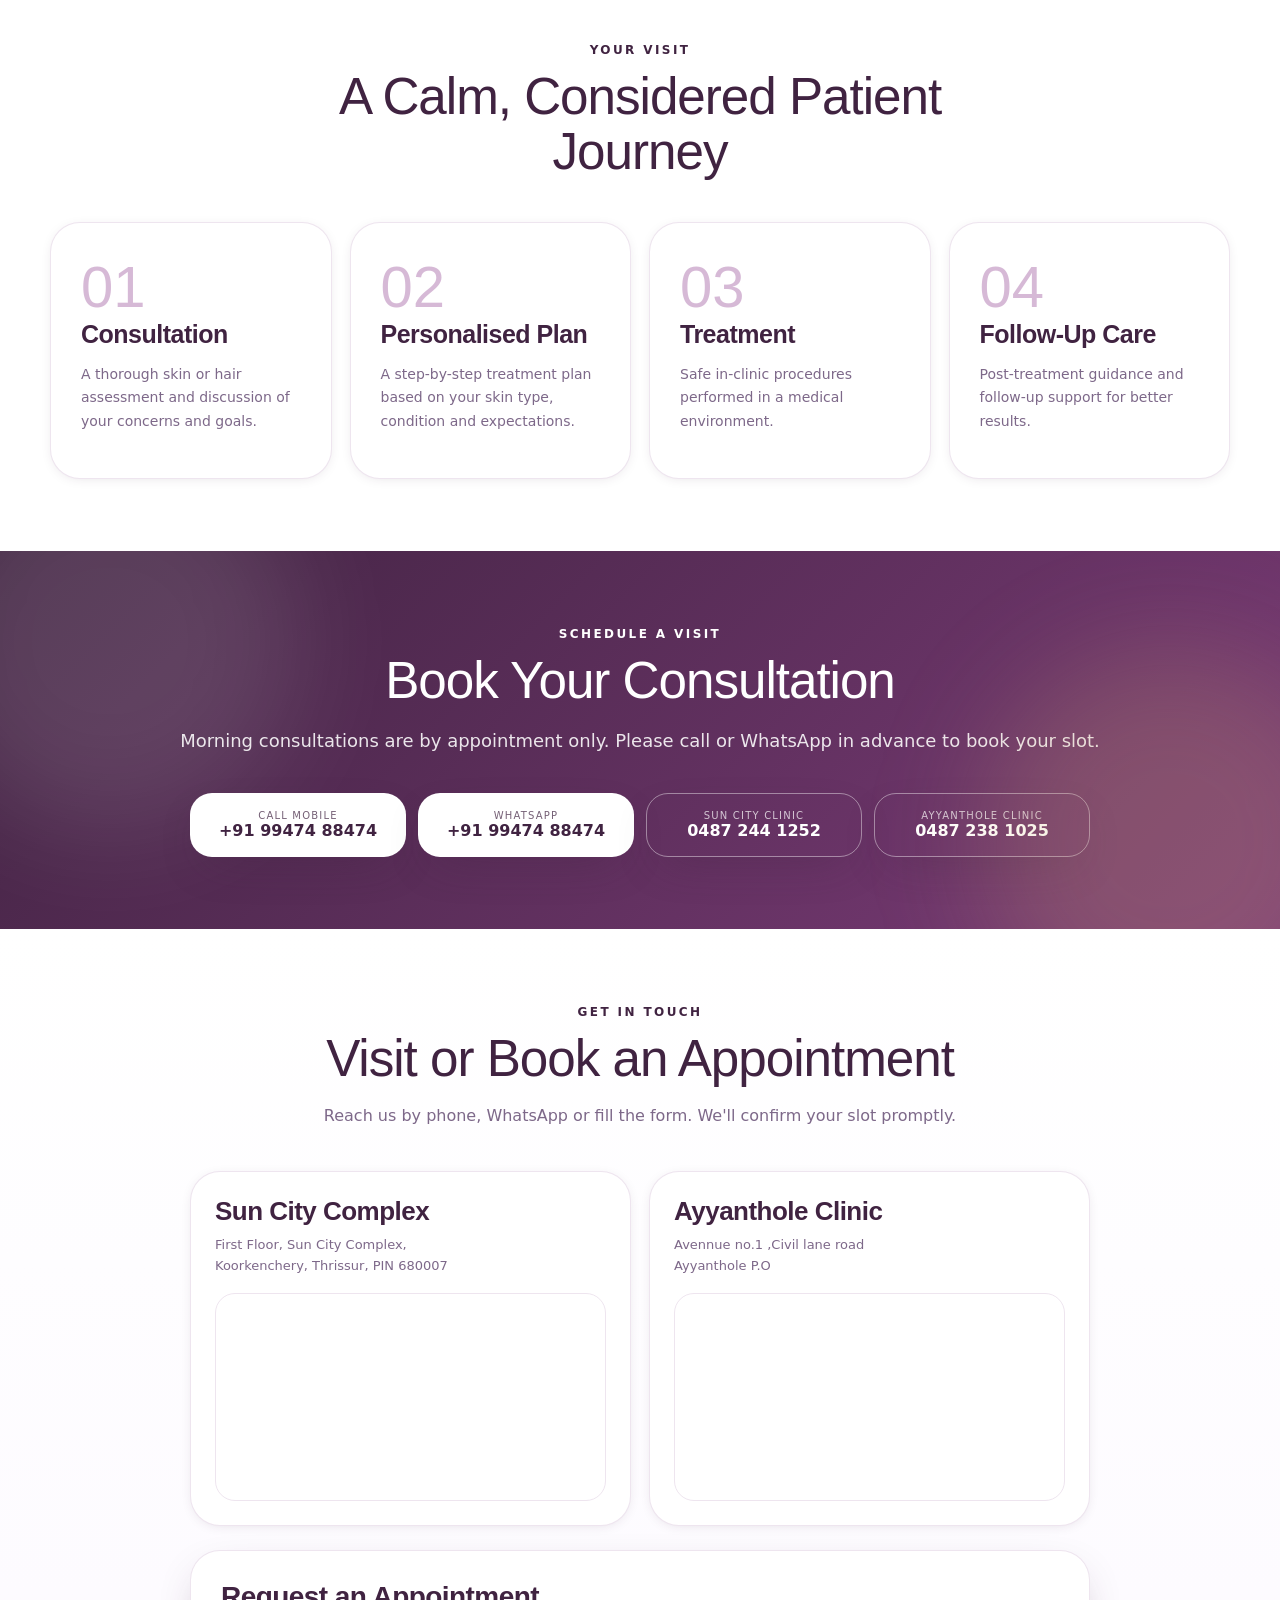
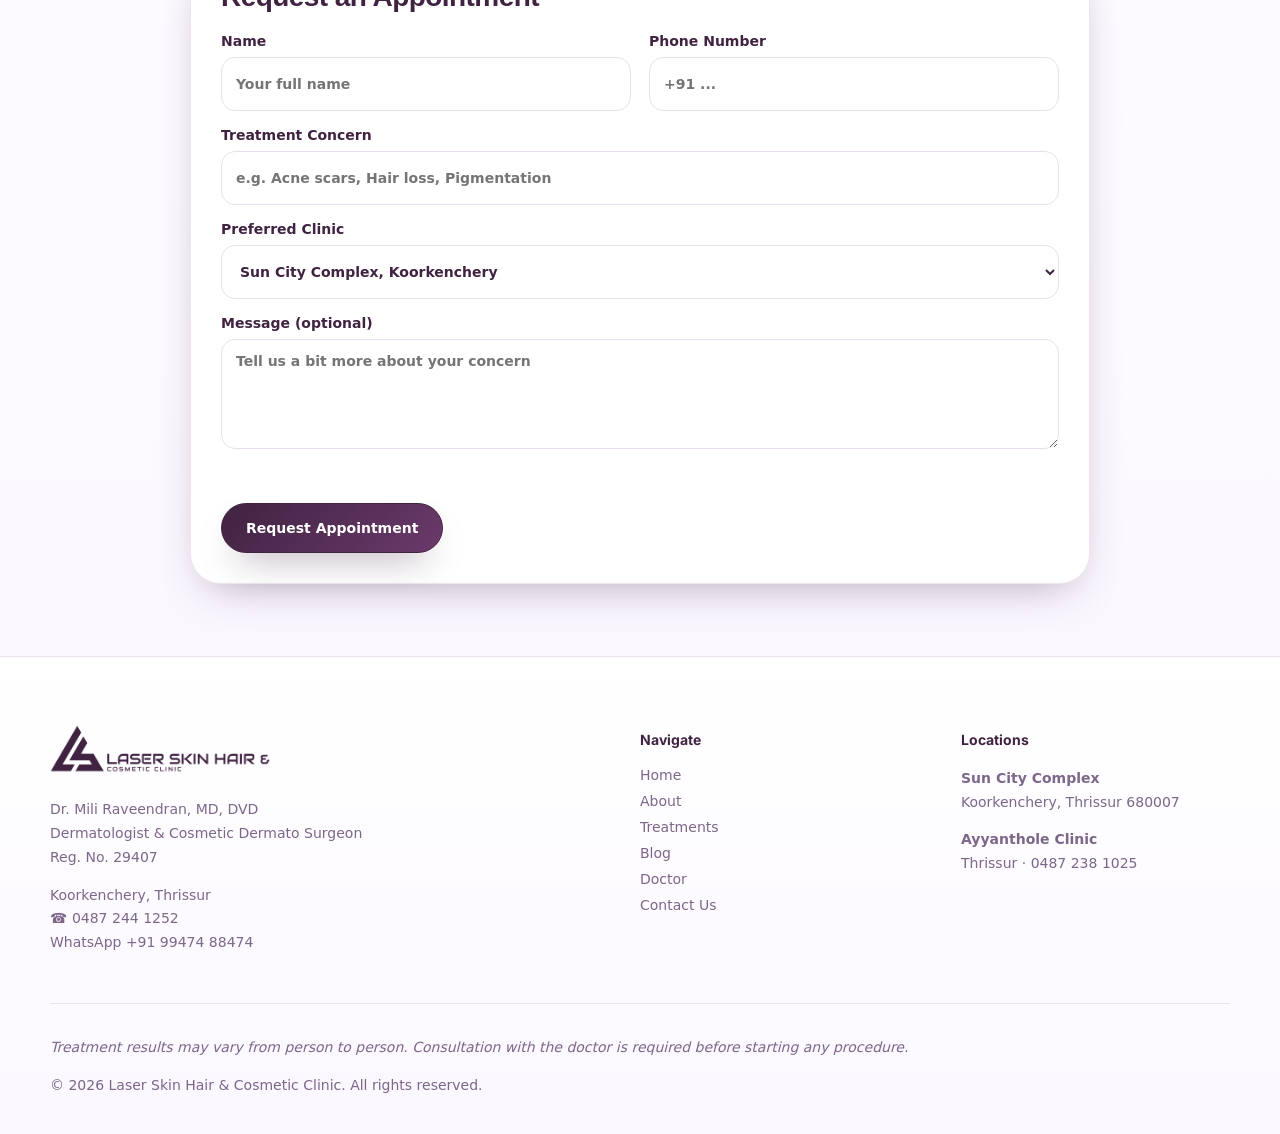
==== commit 9a9b6ba5: "reafactor : content  update" ====
--- a/index.html
+++ b/index.html
@@ -468,7 +468,7 @@
             <h2>Doctor-led dermatology, personalised for you</h2>
             <p><b>Dr. Mili Raveendran (MD, DVD)</b> is a highly experienced Dermatologist and Cosmetic Dermato Surgeon
               in
-              Thrissur, known for providing personalised care and effective treatment solutions. With over 10 years of
+              Thrissur, known for providing personalised care and effective treatment solutions. With over 20 years of
               expertise, we offer advanced treatments for skin, hair loss and cosmetic concerns using modern technology
               and scientifically proven methods tailored to your needs. </p>
           </div>
--- a/styles.css
+++ b/styles.css
@@ -313,7 +313,7 @@
   content: "";
   position: absolute;
   inset: -18px;
-  background: var(--gradient-cta);
+  /* background: var(--gradient-cta); */
   filter: blur(28px);
   opacity: .3;
 }
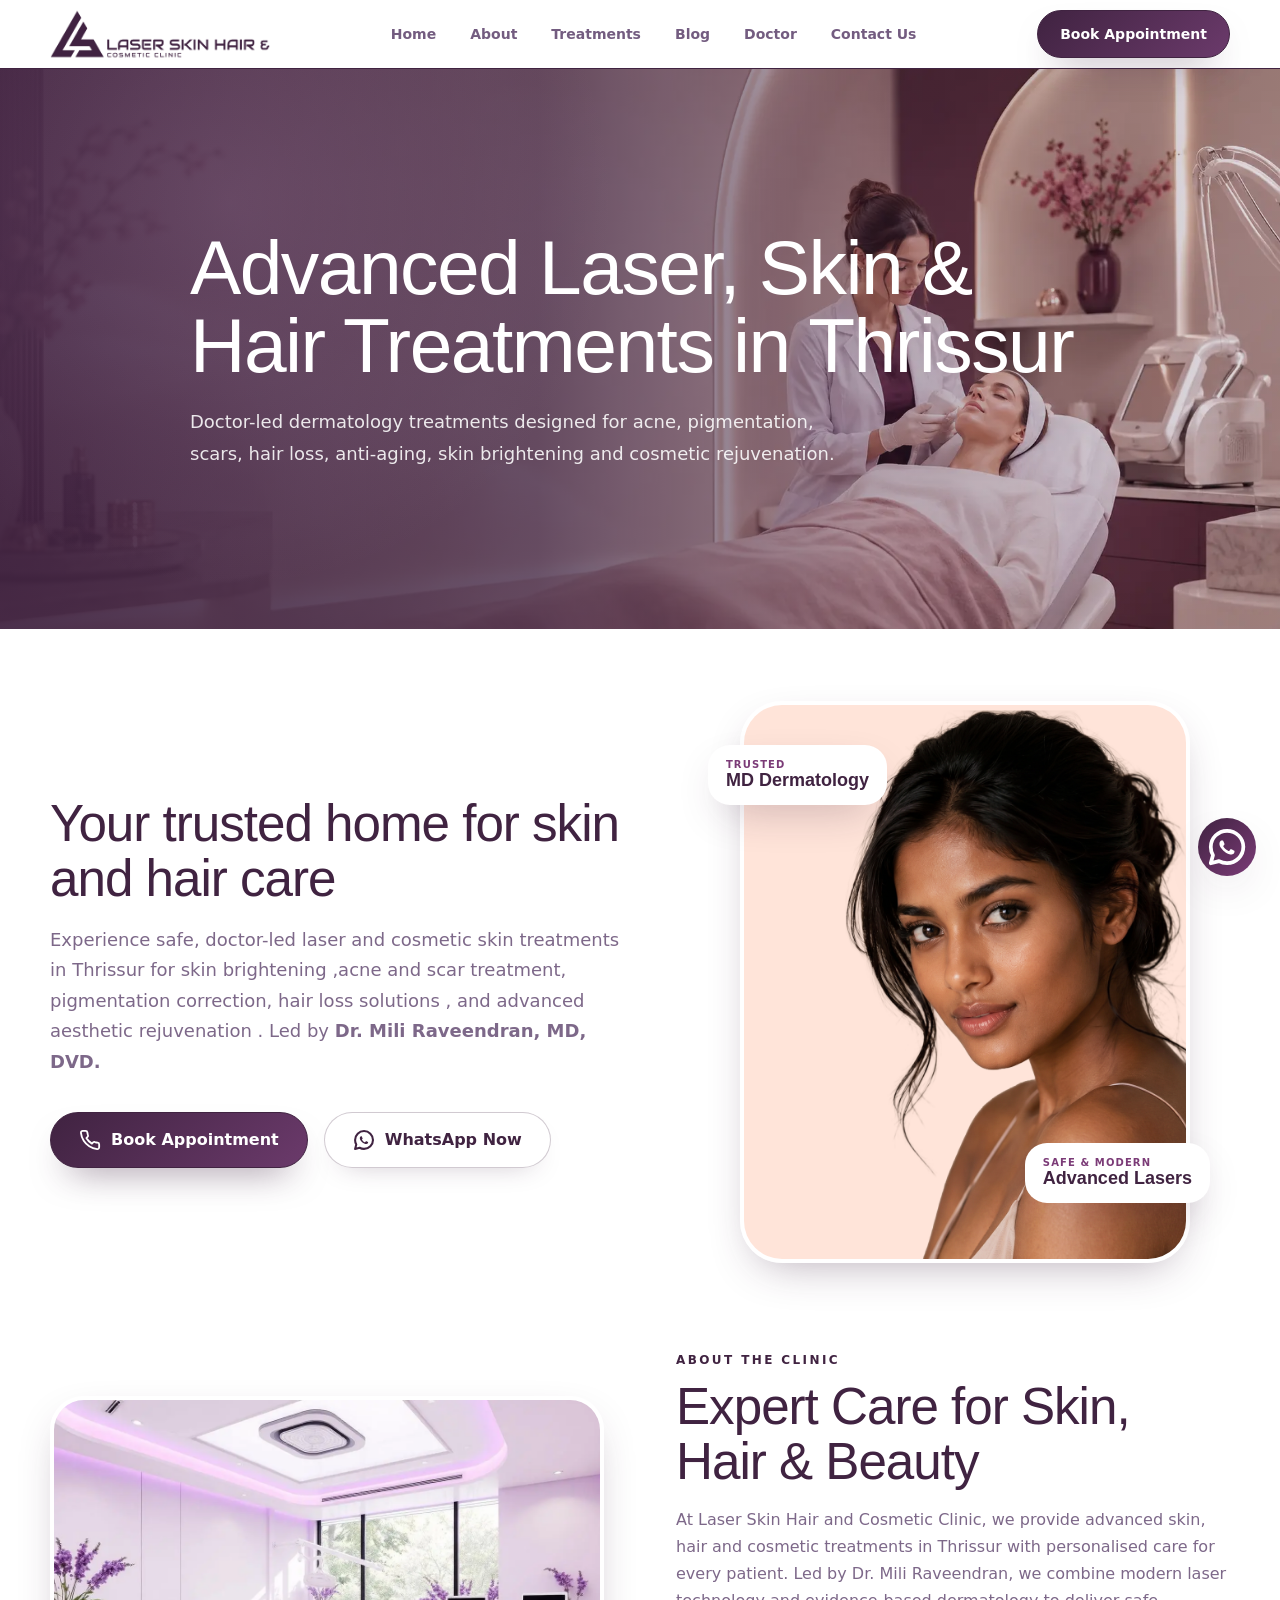
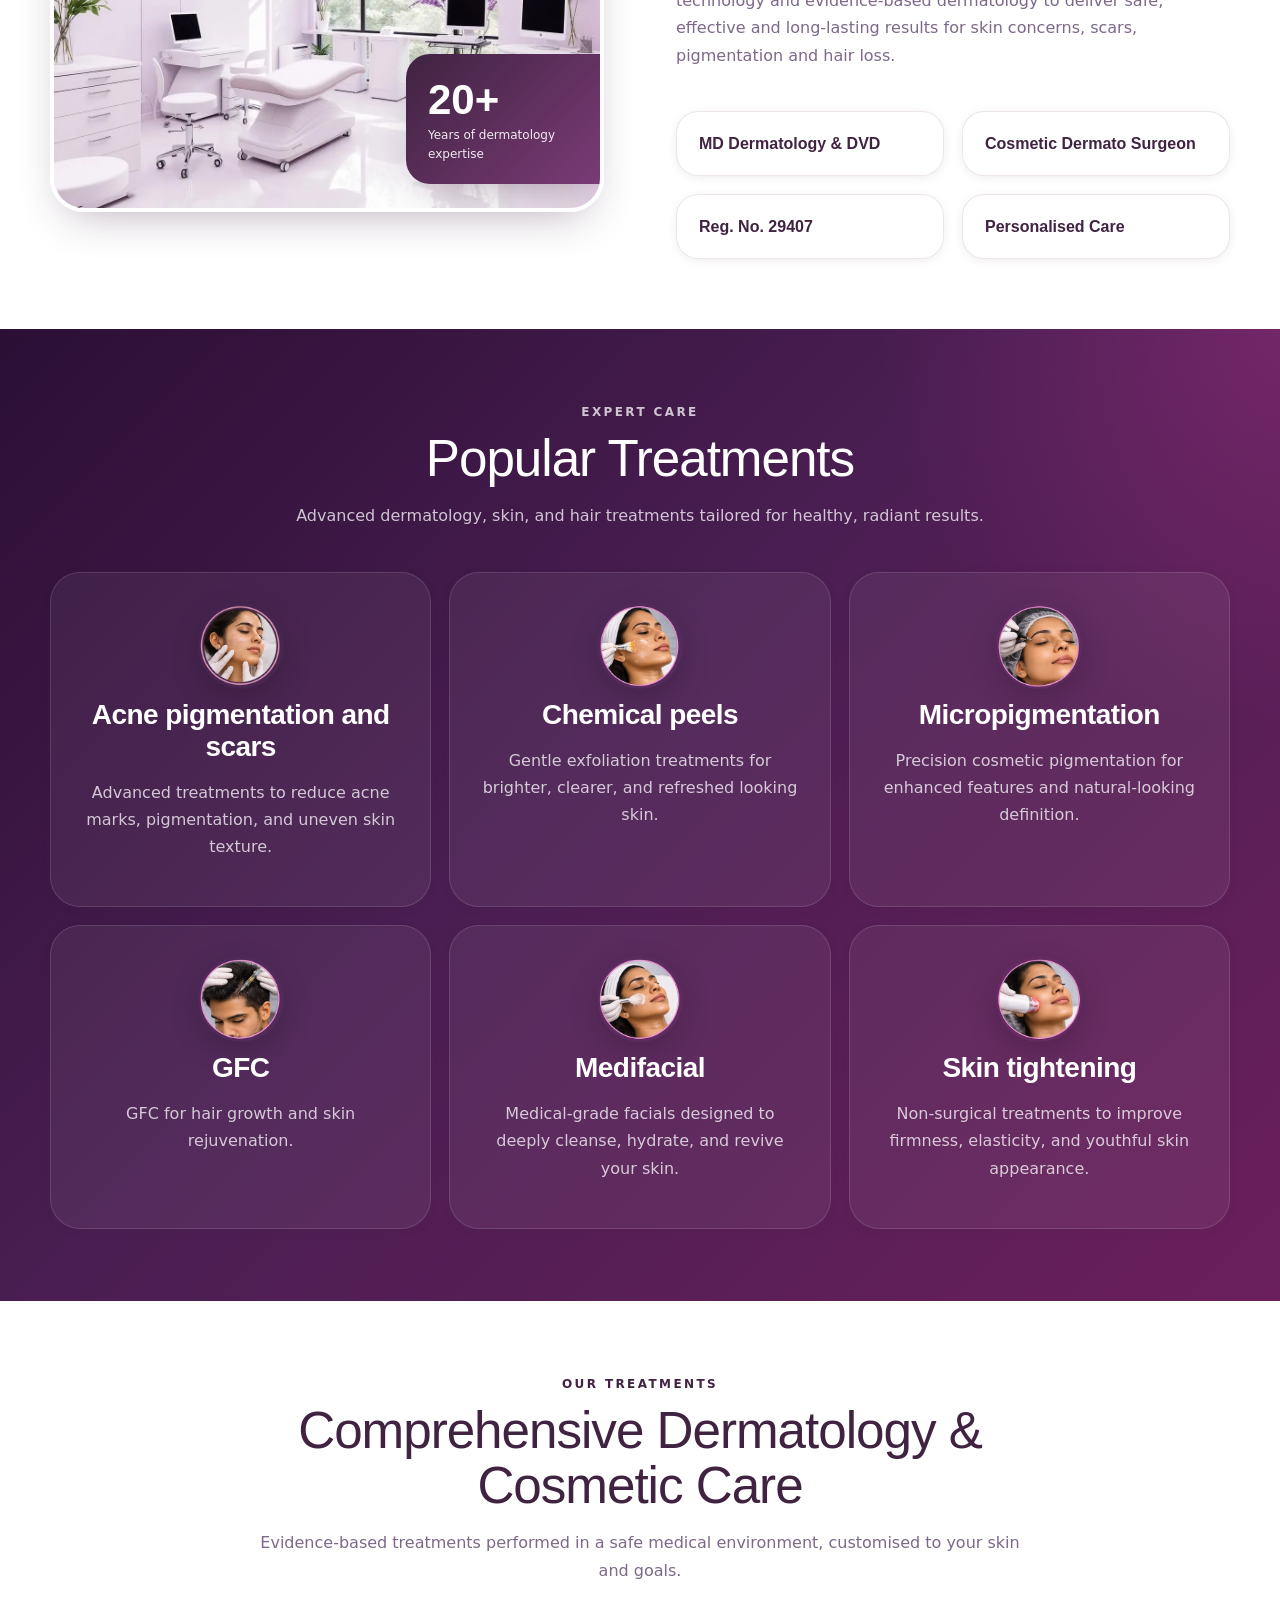
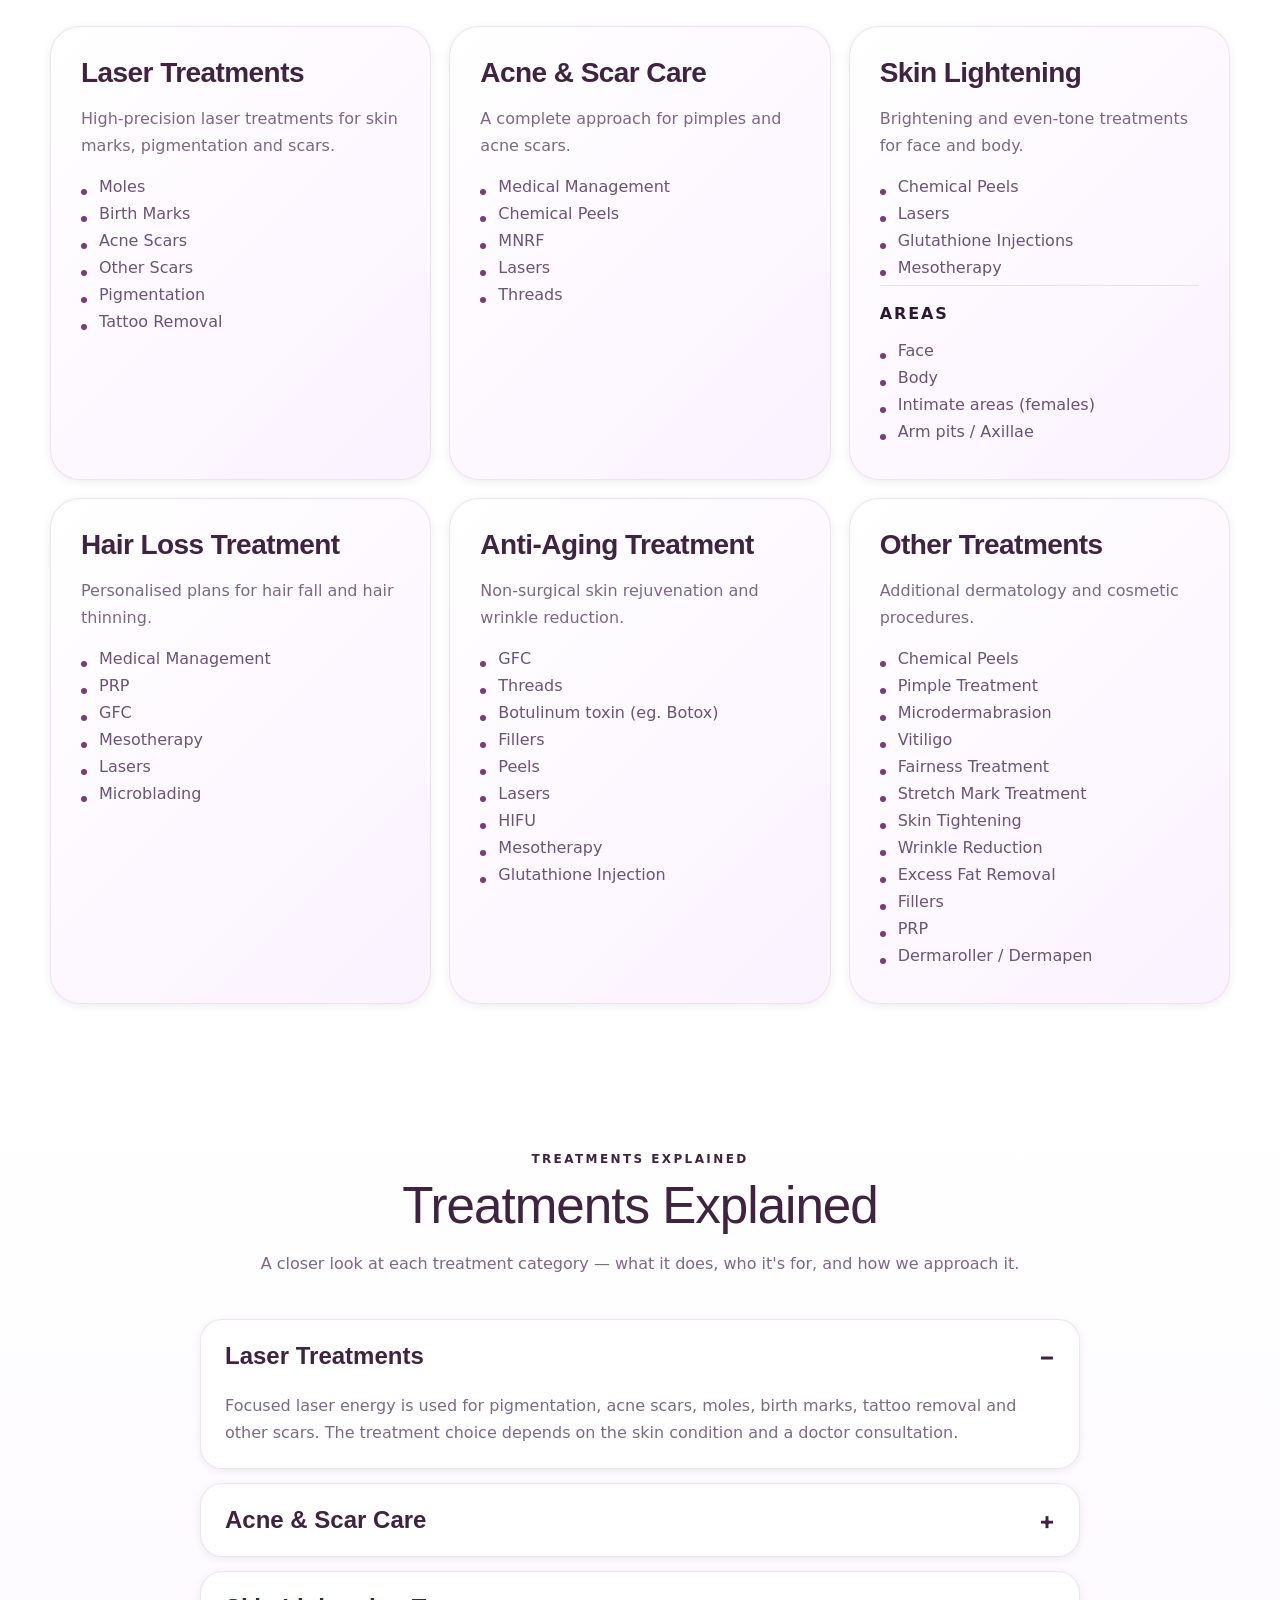
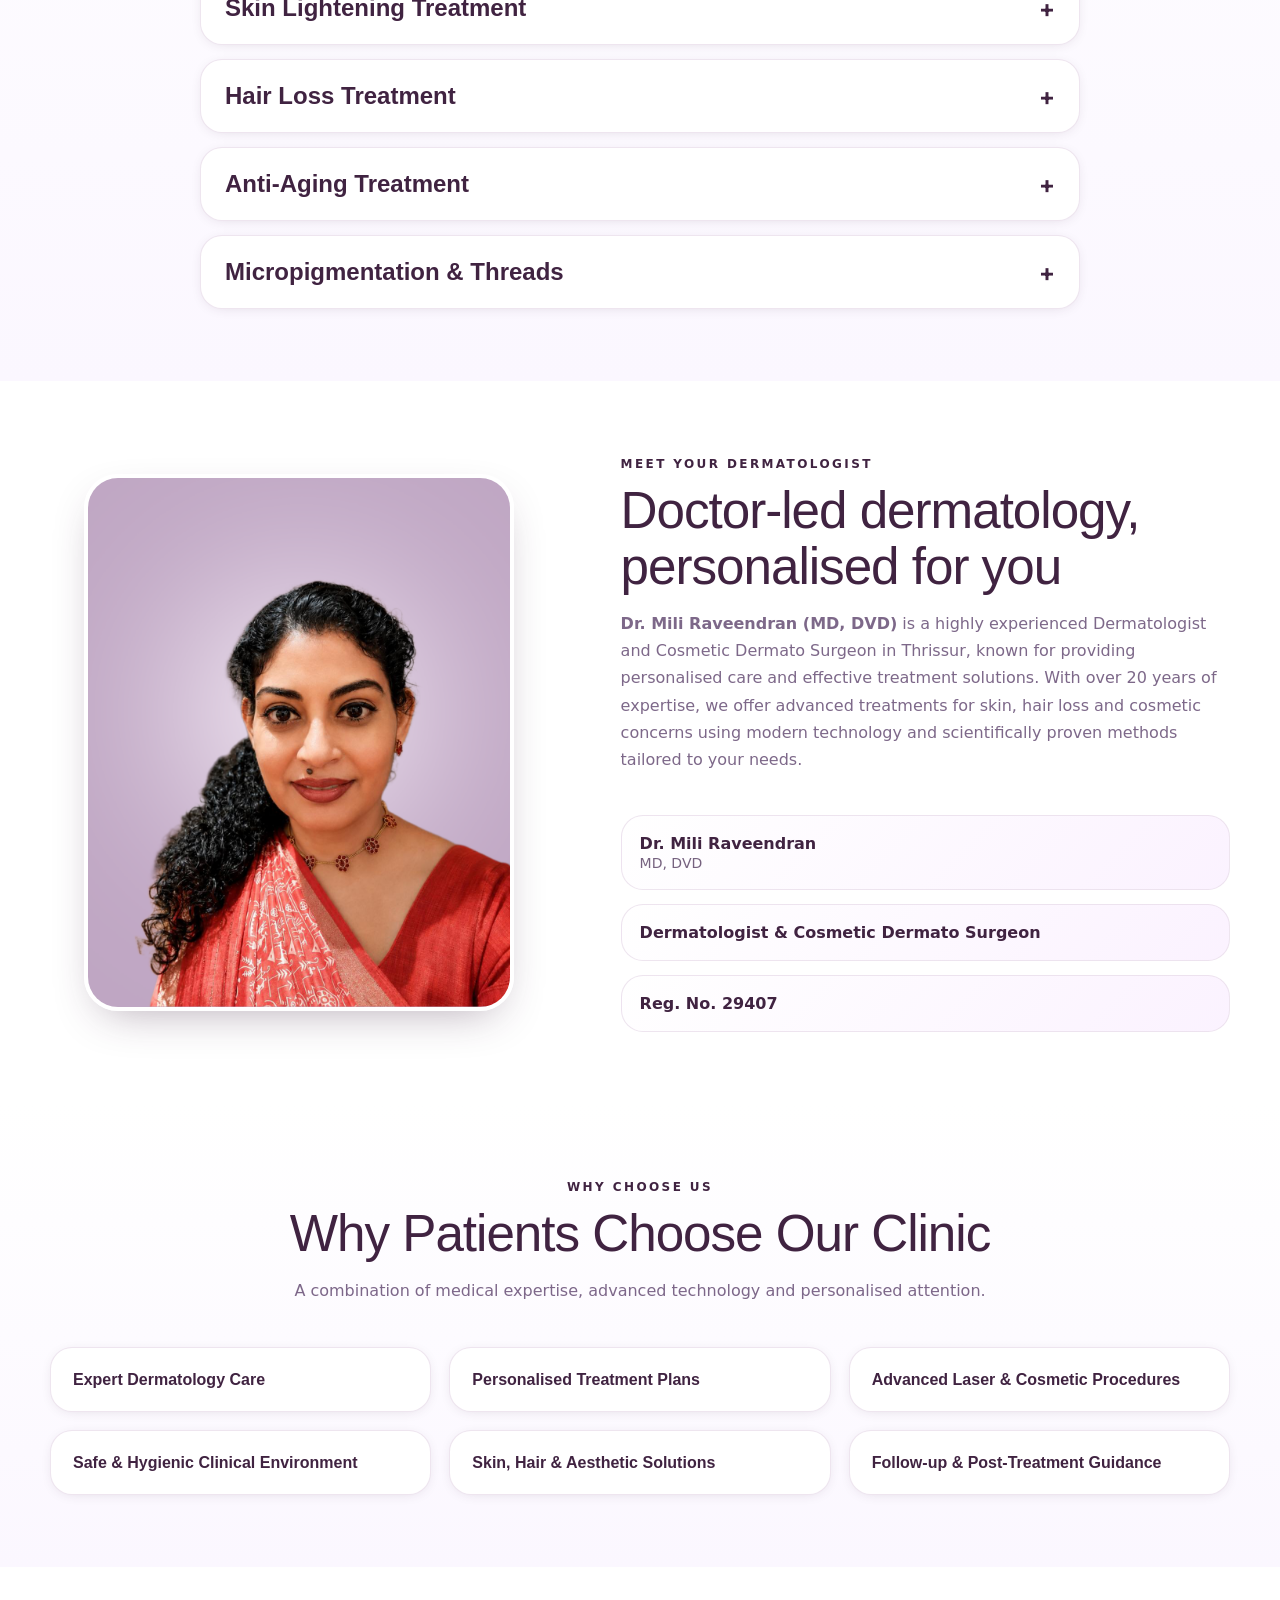
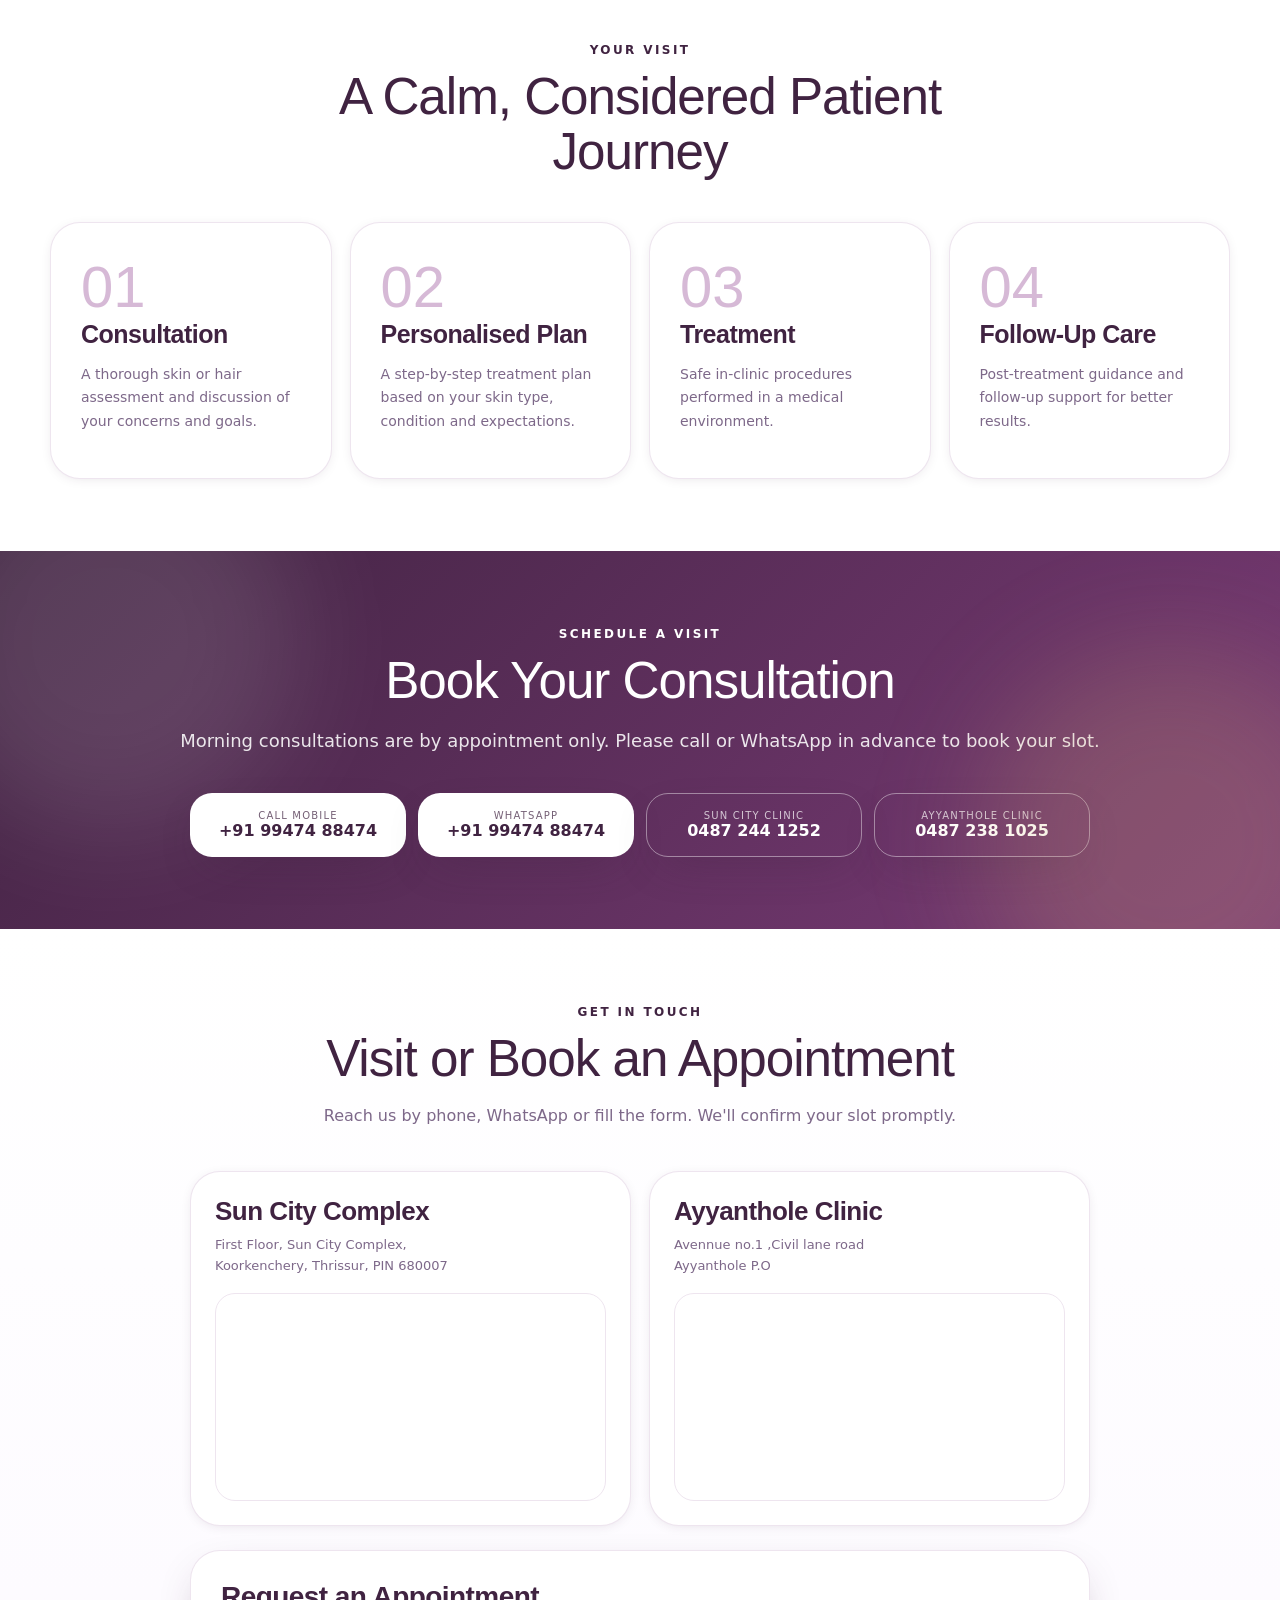
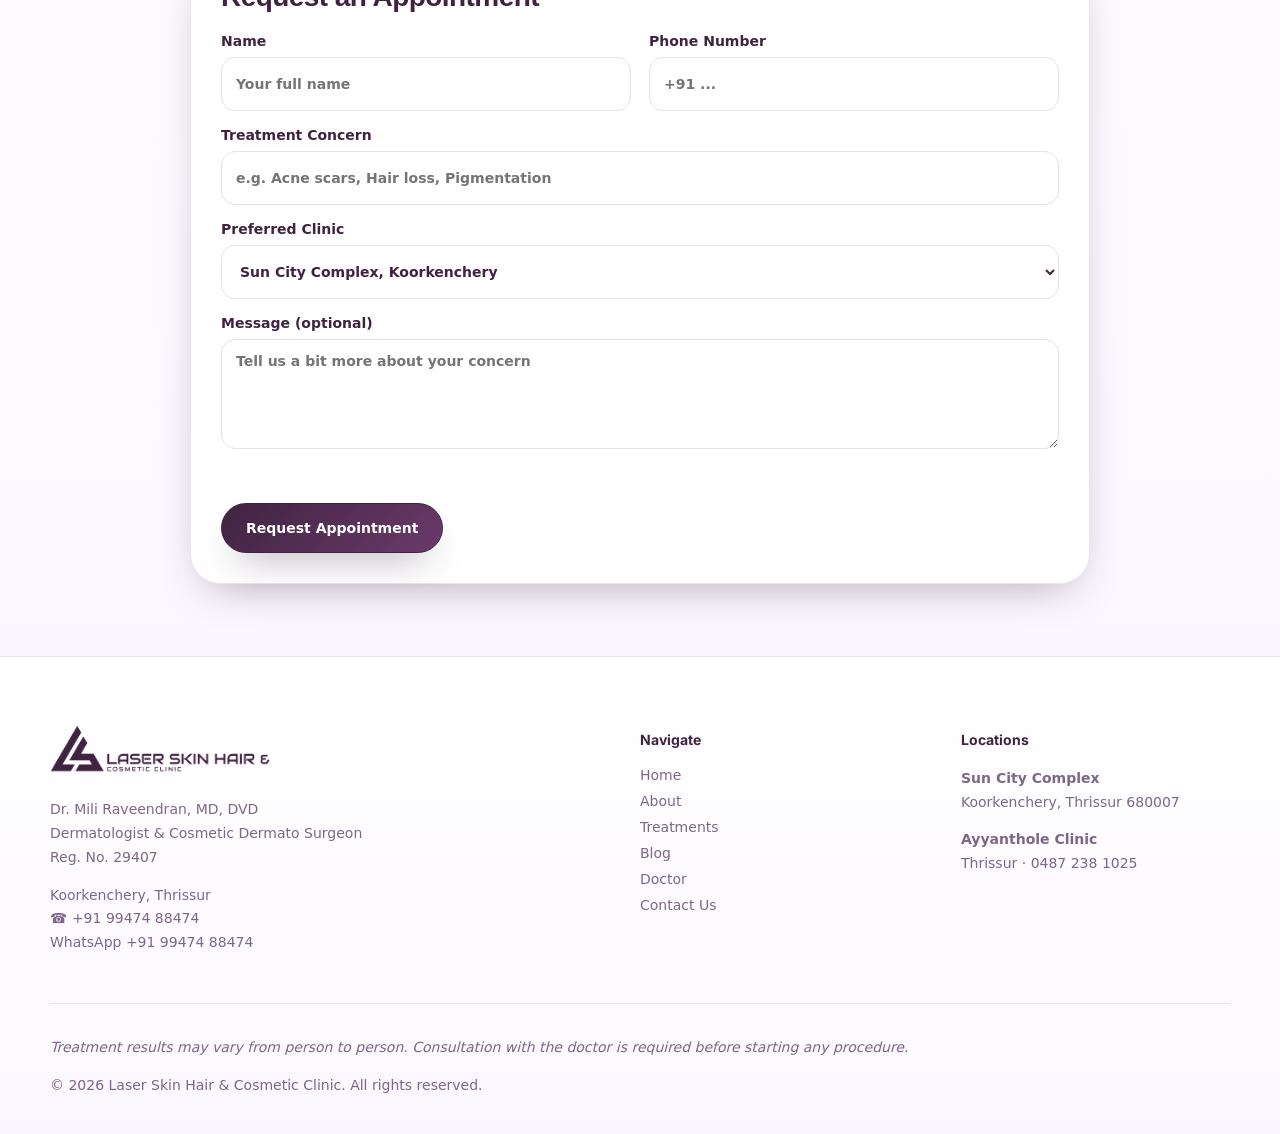
==== commit d92af14a: "reafactor : content  update" ====
--- a/index.html
+++ b/index.html
@@ -596,7 +596,7 @@
             <img class="brand-logo" src="assets/images/main-logo.webp" alt="Laser Skin Hair & Cosmetic Clinic">
           </a></div>
         <p>Dr. Mili Raveendran, MD, DVD<br>Dermatologist & Cosmetic Dermato Surgeon<br>Reg. No. 29407</p>
-        <p>Koorkenchery, Thrissur<br>☎ 0487 244 1252<br>WhatsApp +91 99474 88474</p>
+        <p>Koorkenchery, Thrissur<br>☎ +91 99474 88474<br>WhatsApp +91 99474 88474</p>
       </div>
       <div>
         <h4>Navigate</h4> <a href="/">Home</a>
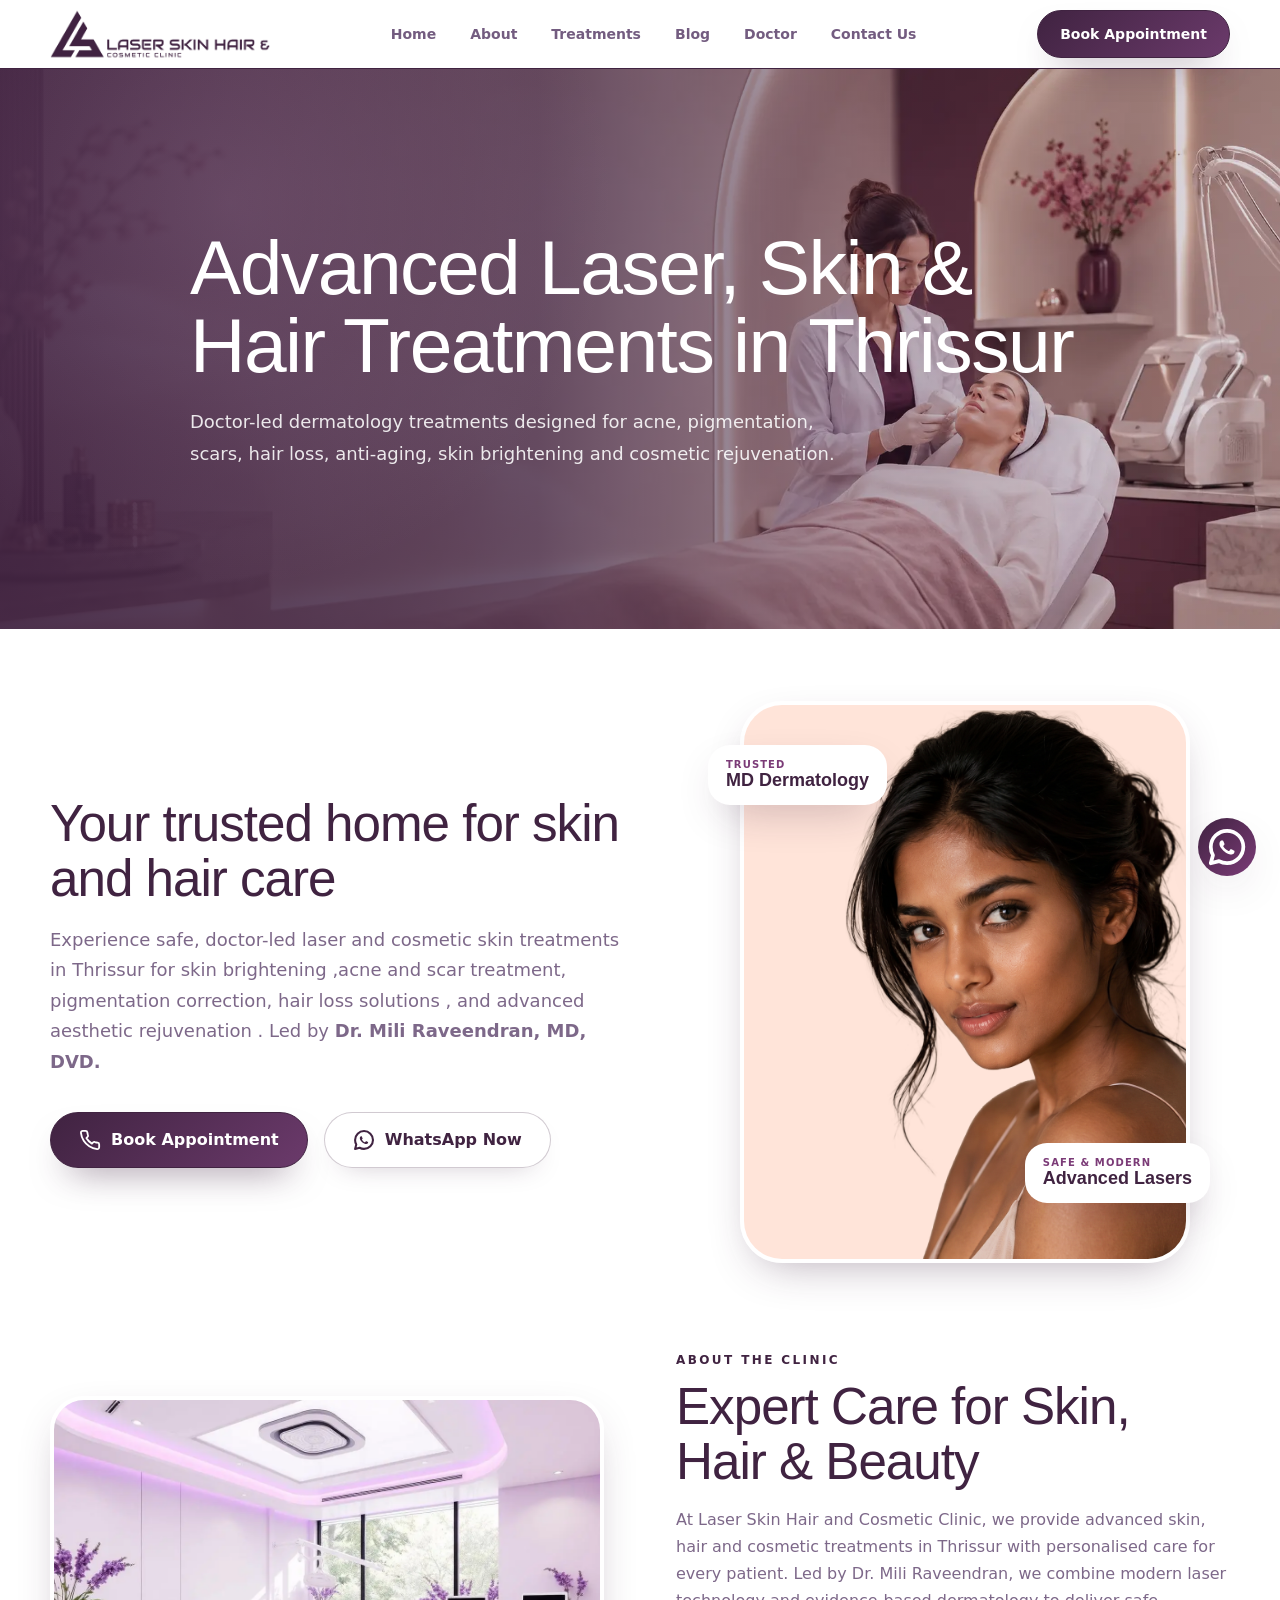
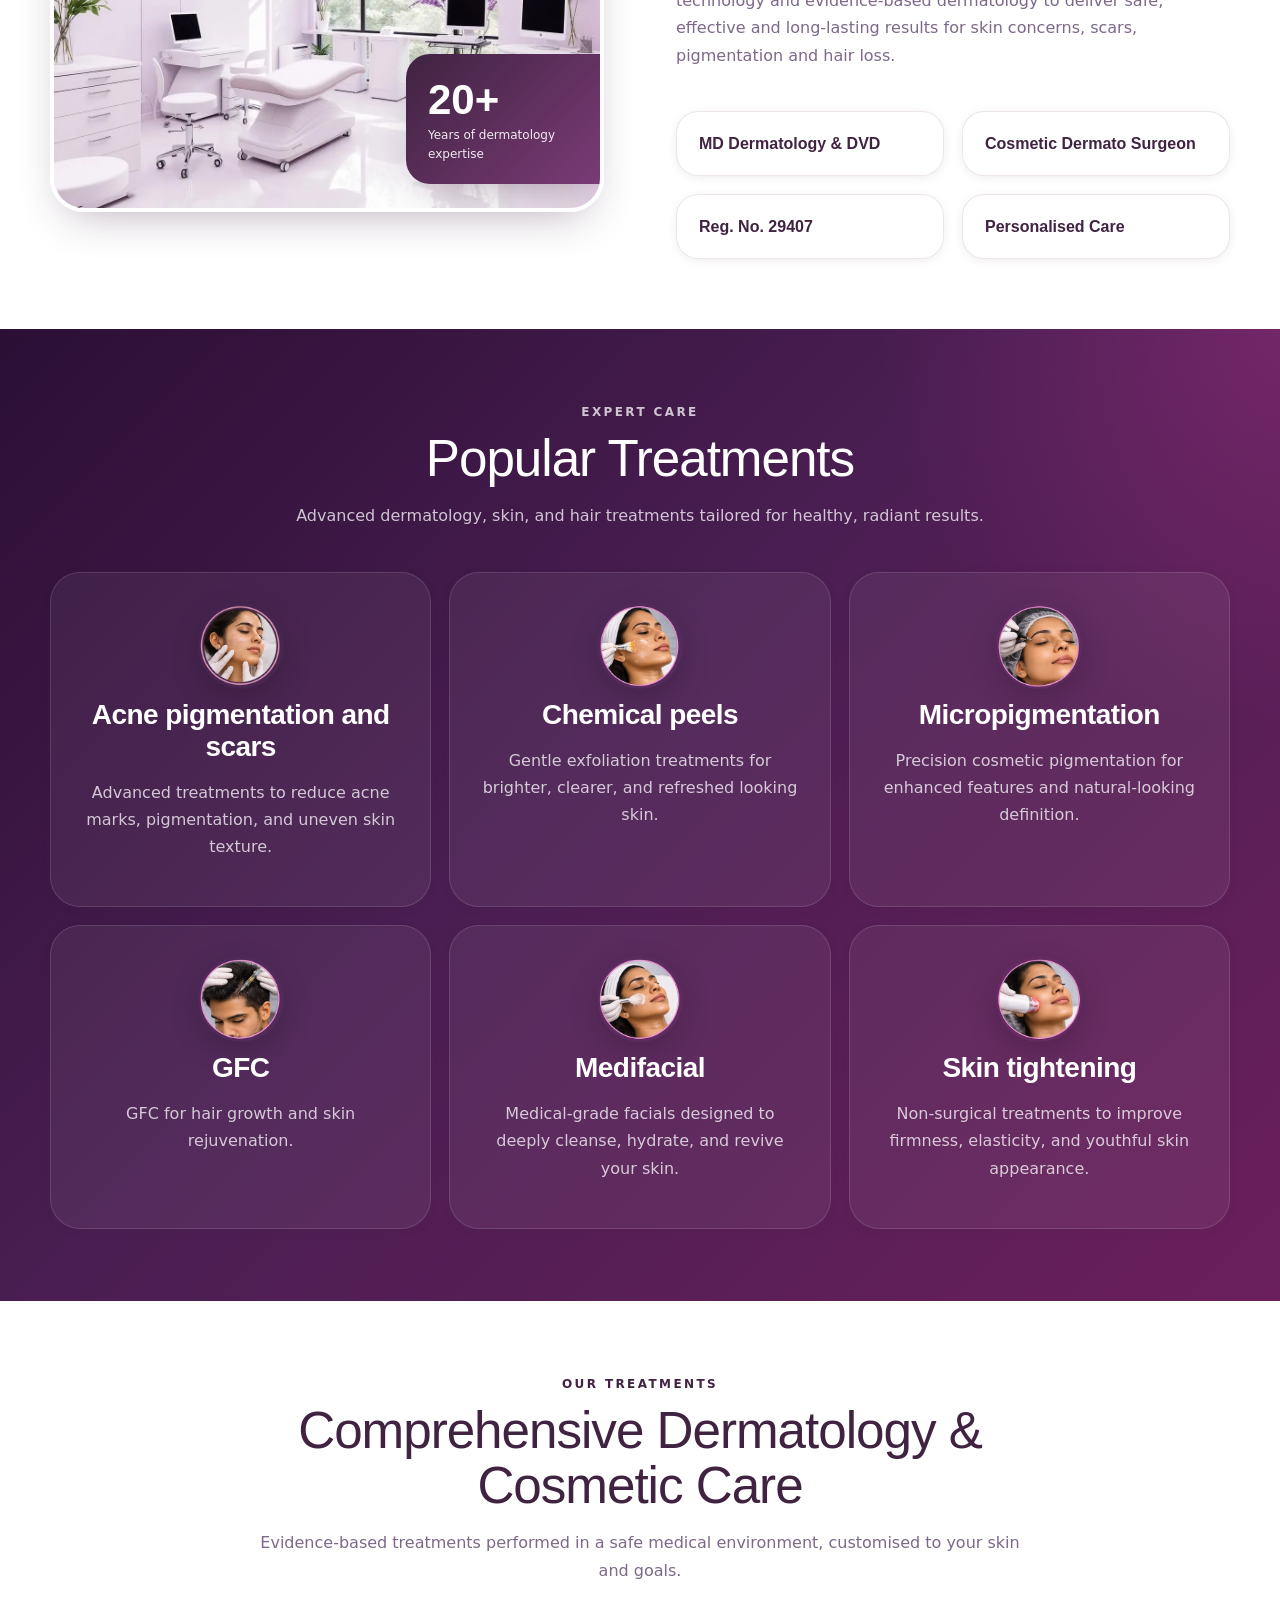
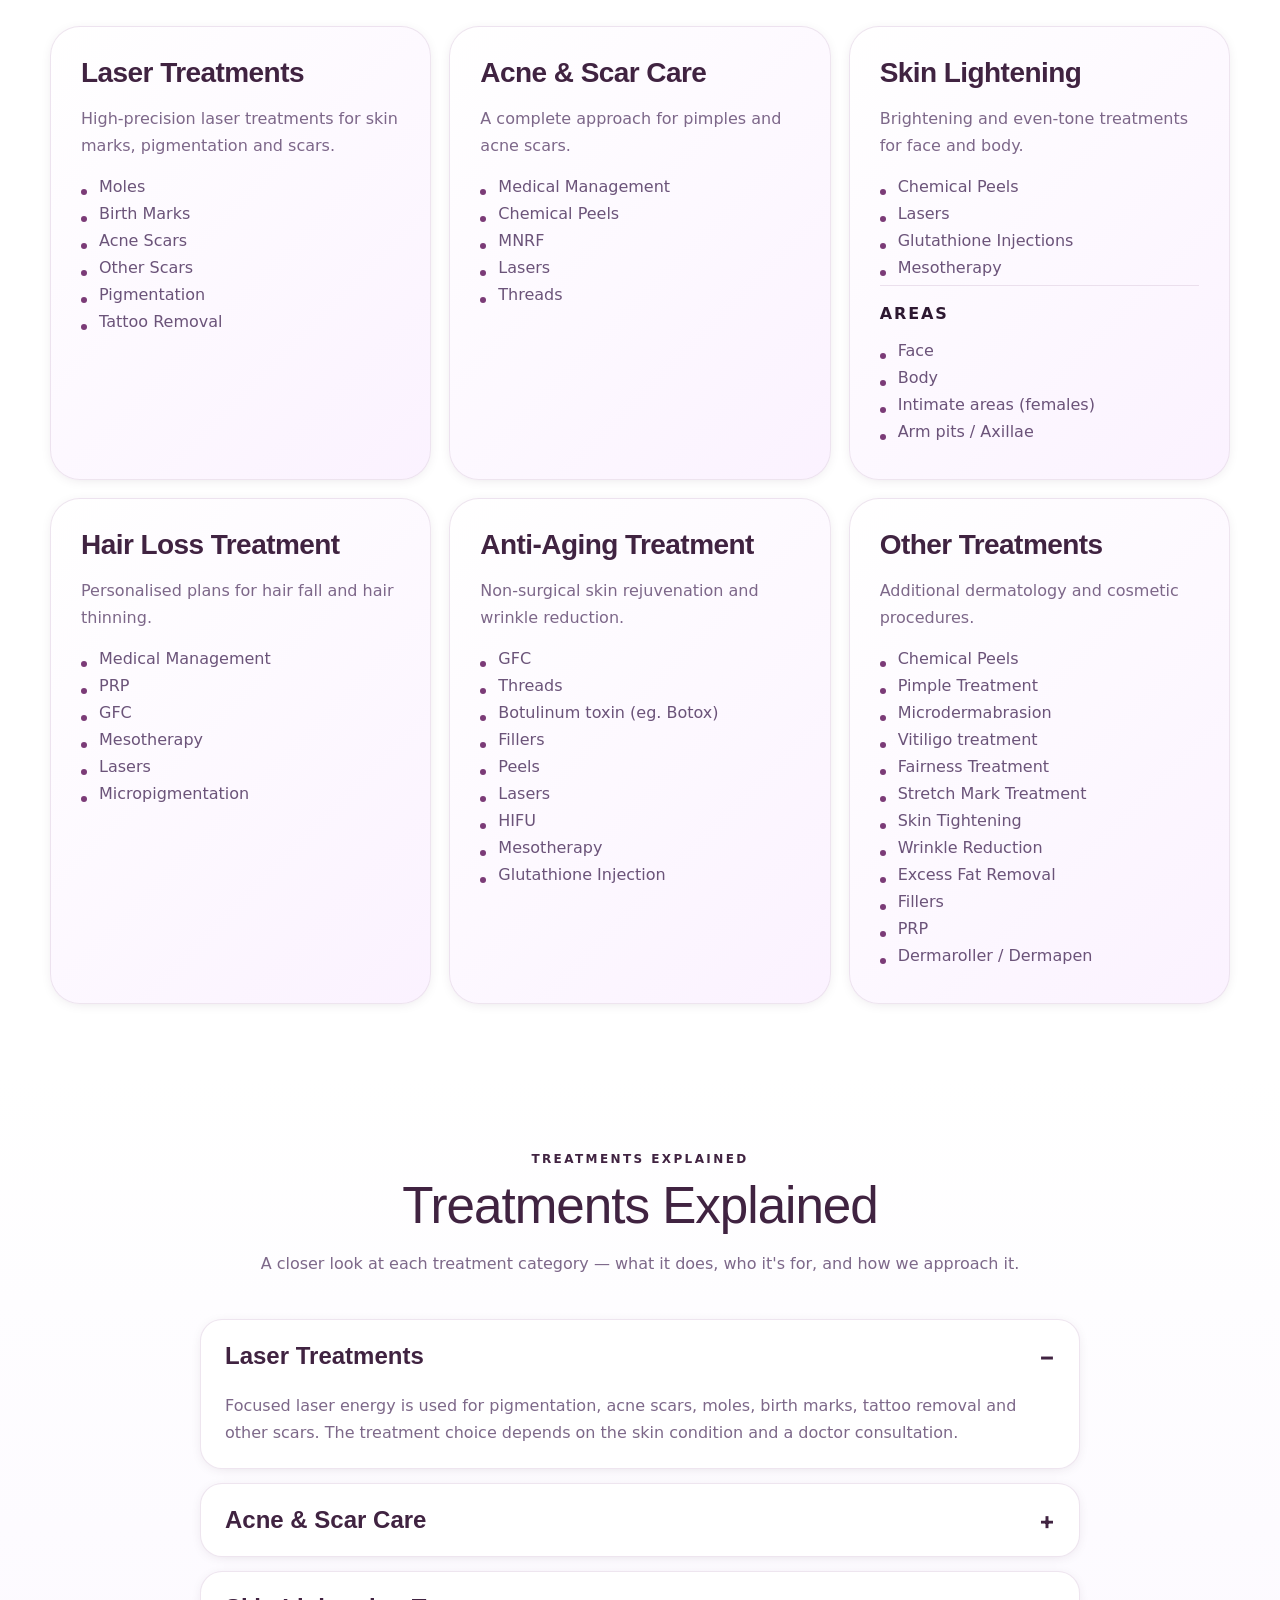
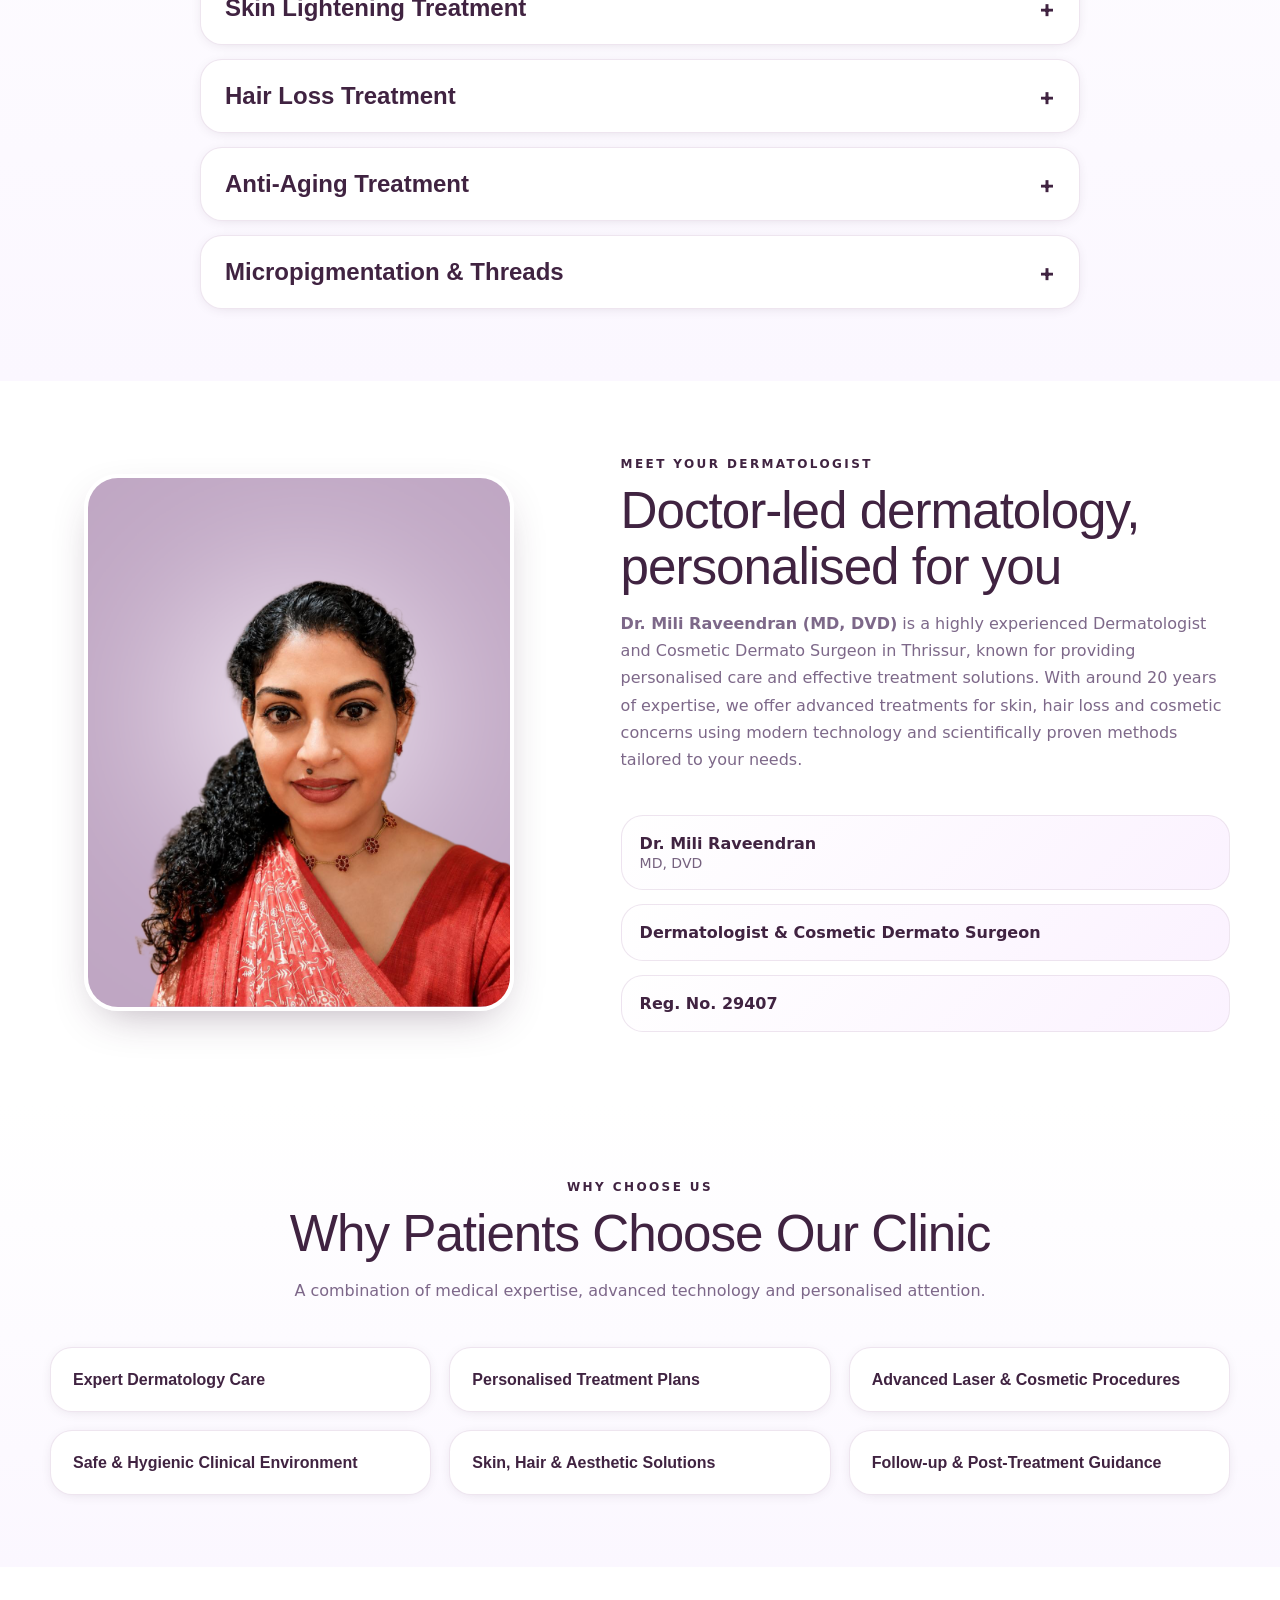
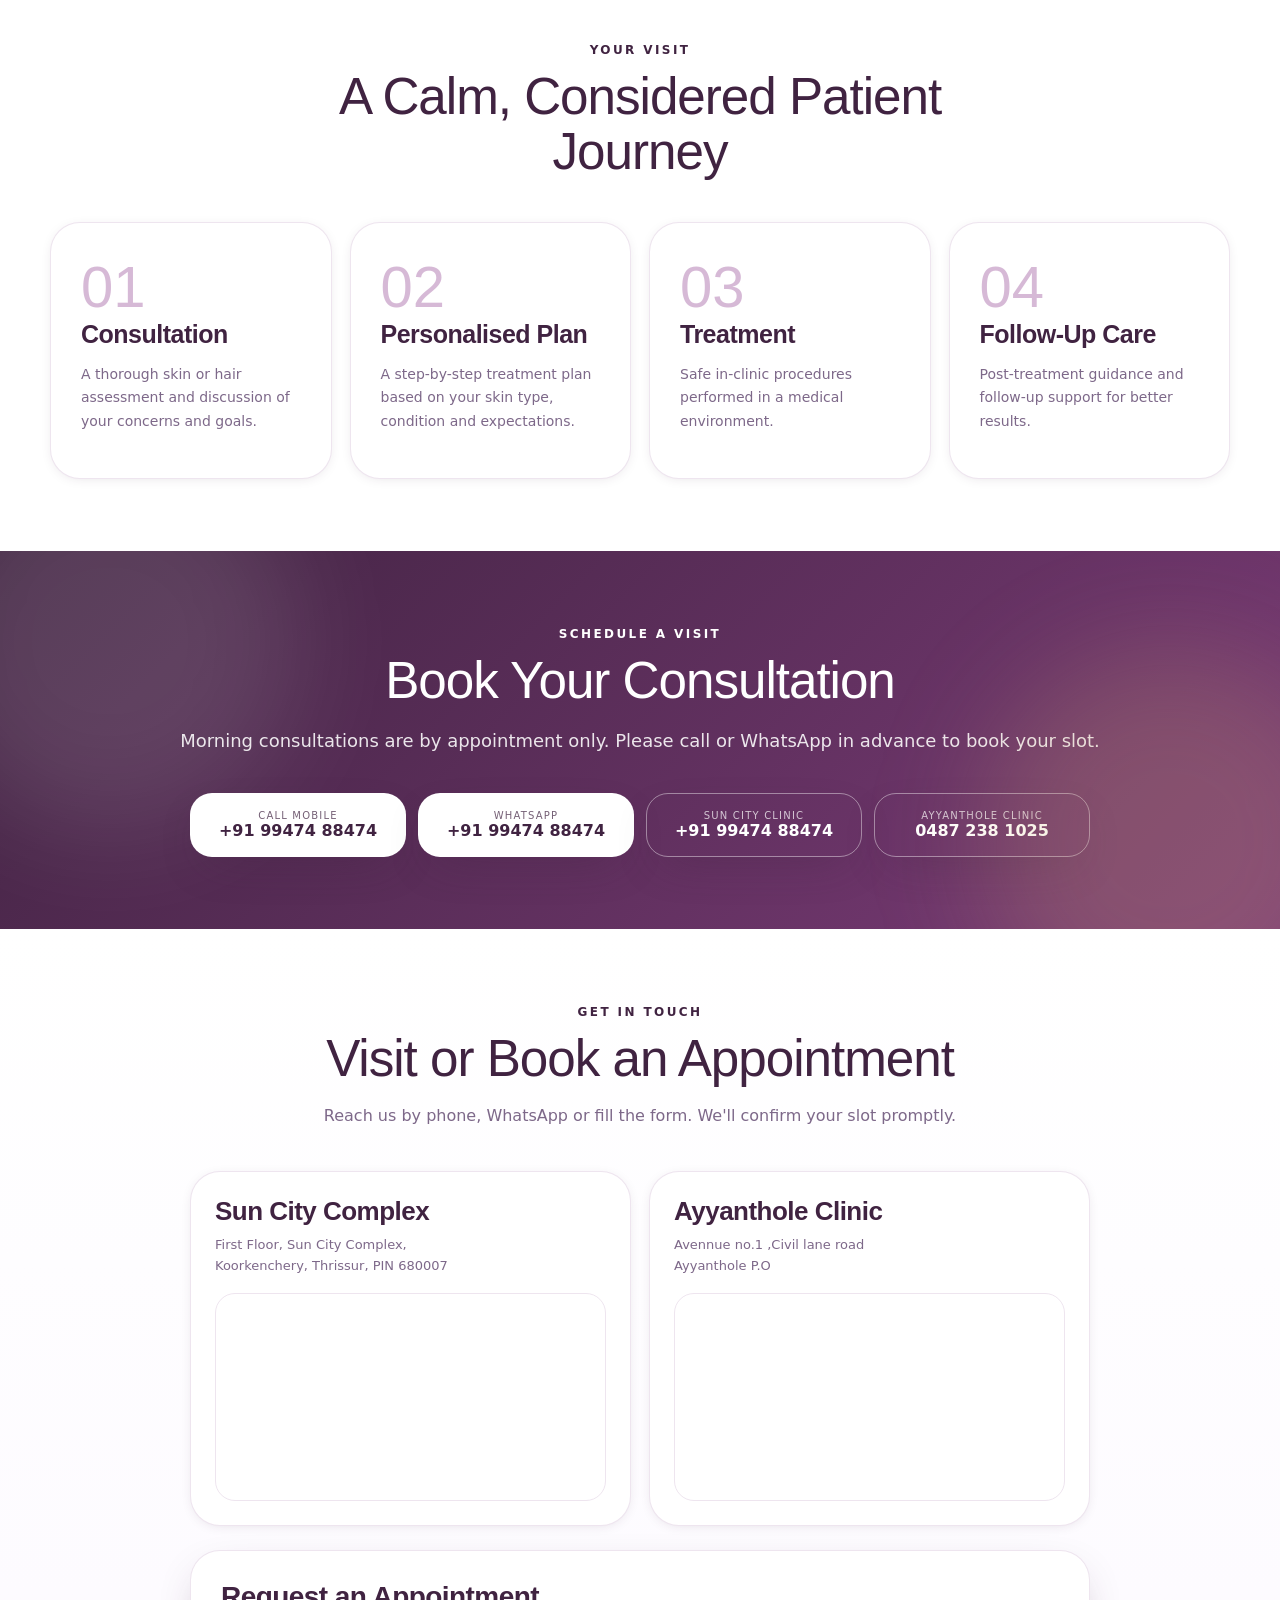
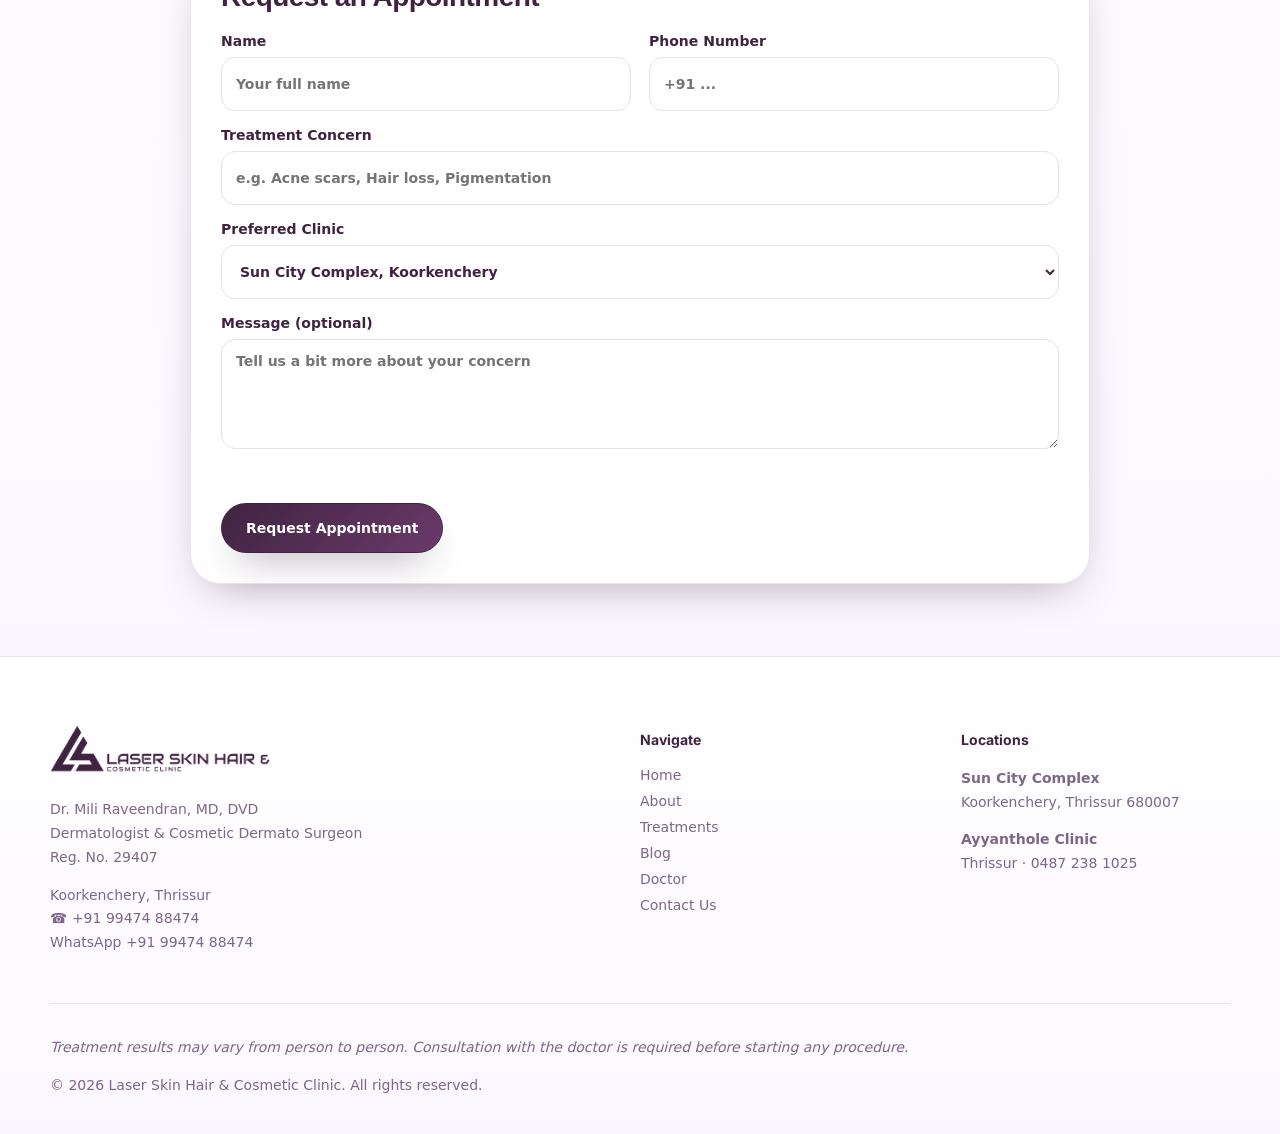
==== commit 435d2766: "reafactor : content  update" ====
--- a/index.html
+++ b/index.html
@@ -258,7 +258,7 @@
               <li>GFC</li>
               <li>Mesotherapy</li>
               <li>Lasers</li>
-              <li>Microblading</li>
+              <li>Micropigmentation</li>
             </ul>
           </article>
           <article class="service-card">
@@ -283,7 +283,7 @@
               <li>Chemical Peels</li>
               <li>Pimple Treatment</li>
               <li>Microdermabrasion</li>
-              <li>Vitiligo</li>
+              <li>Vitiligo treatment</li>
               <li>Fairness Treatment</li>
               <li>Stretch Mark Treatment</li>
               <li>Skin Tightening</li>
@@ -468,7 +468,7 @@
             <h2>Doctor-led dermatology, personalised for you</h2>
             <p><b>Dr. Mili Raveendran (MD, DVD)</b> is a highly experienced Dermatologist and Cosmetic Dermato Surgeon
               in
-              Thrissur, known for providing personalised care and effective treatment solutions. With over 20 years of
+              Thrissur, known for providing personalised care and effective treatment solutions. With around 20 years of
               expertise, we offer advanced treatments for skin, hair loss and cosmetic concerns using modern technology
               and scientifically proven methods tailored to your needs. </p>
           </div>
@@ -535,7 +535,7 @@
           <a href="tel:+919947488474"><small>Call Mobile</small><b>+91 99474 88474</b></a>
           <a href="https://wa.me/919947488474" target="_blank" rel="noopener"><small>WhatsApp</small><b>+91 99474
               88474</b></a>
-          <a href="tel:04872441252"><small>Sun City Clinic</small><b>0487 244 1252</b></a>
+          <a href="tel:919947488474"><small>Sun City Clinic</small><b>+91 99474 88474</b></a>
           <a href="tel:04872381025"><small>Ayyanthole Clinic</small><b>0487 238 1025</b></a>
         </div>
       </div>
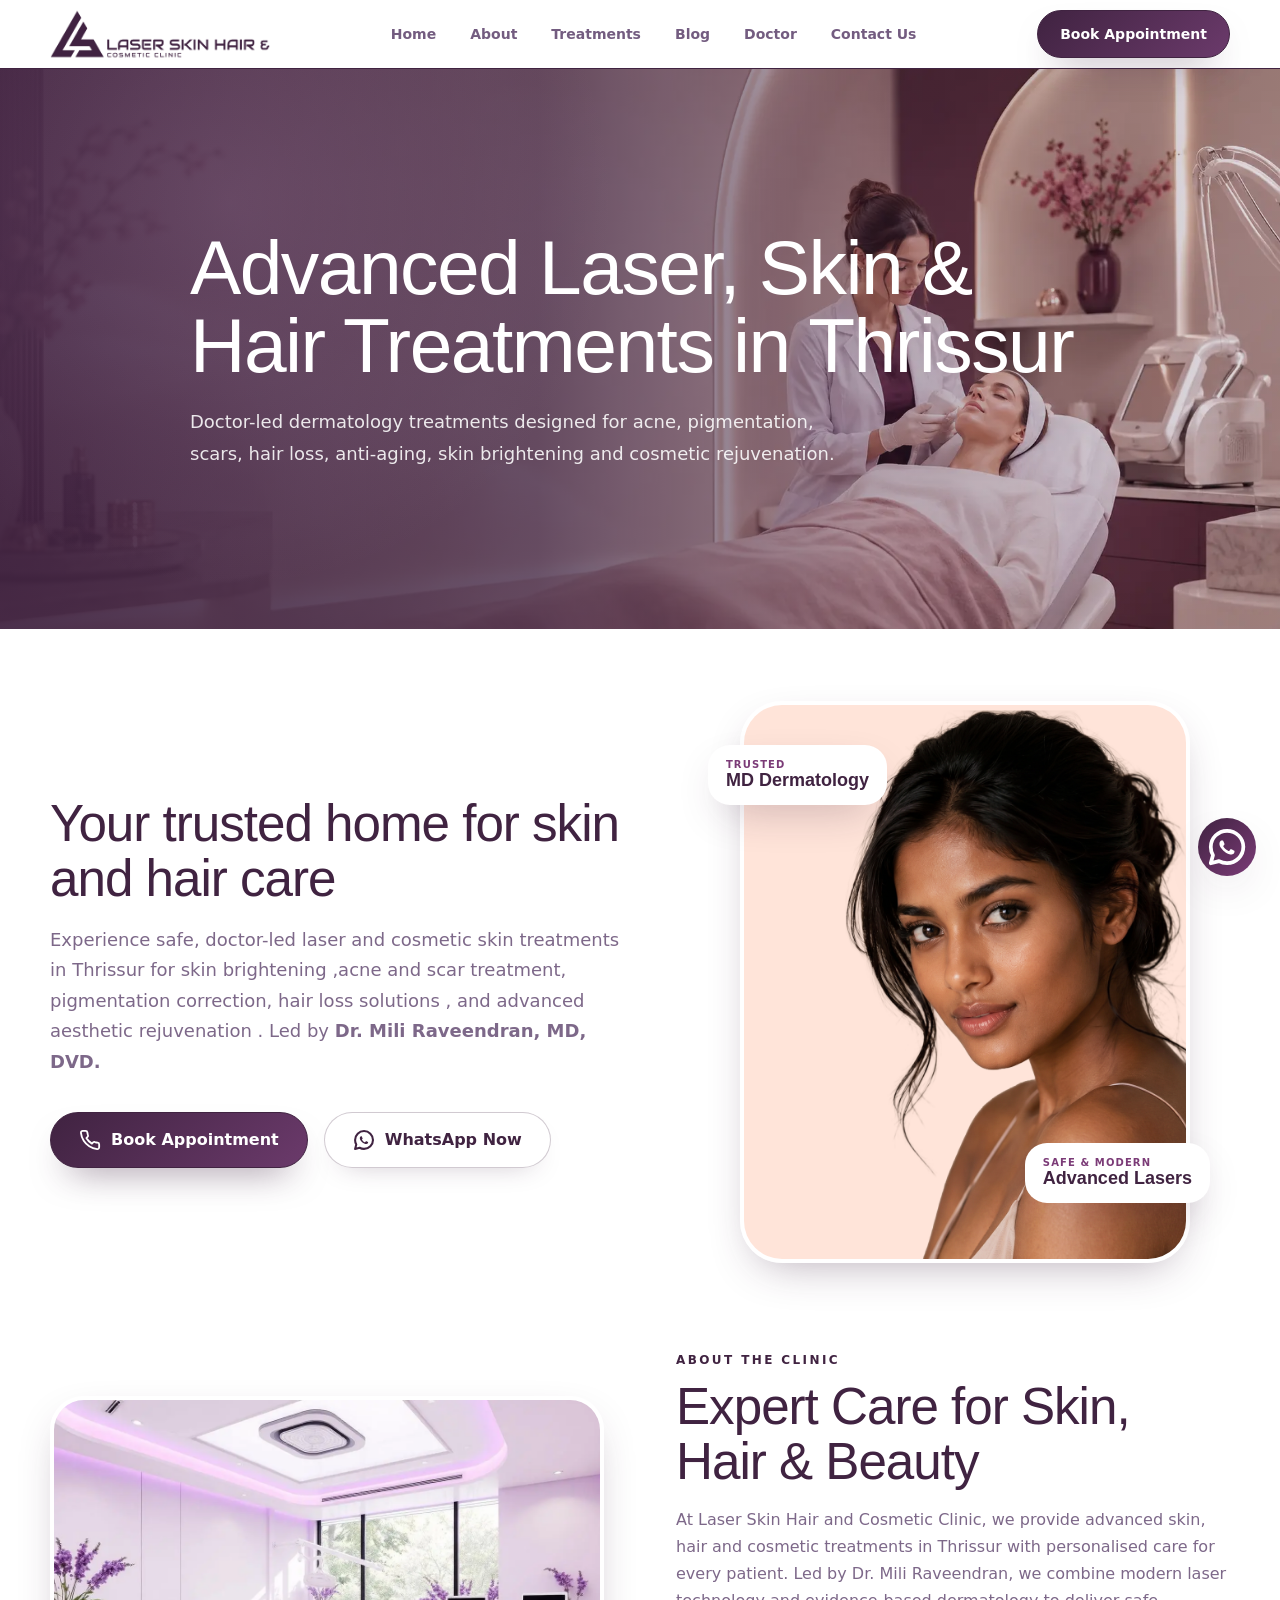
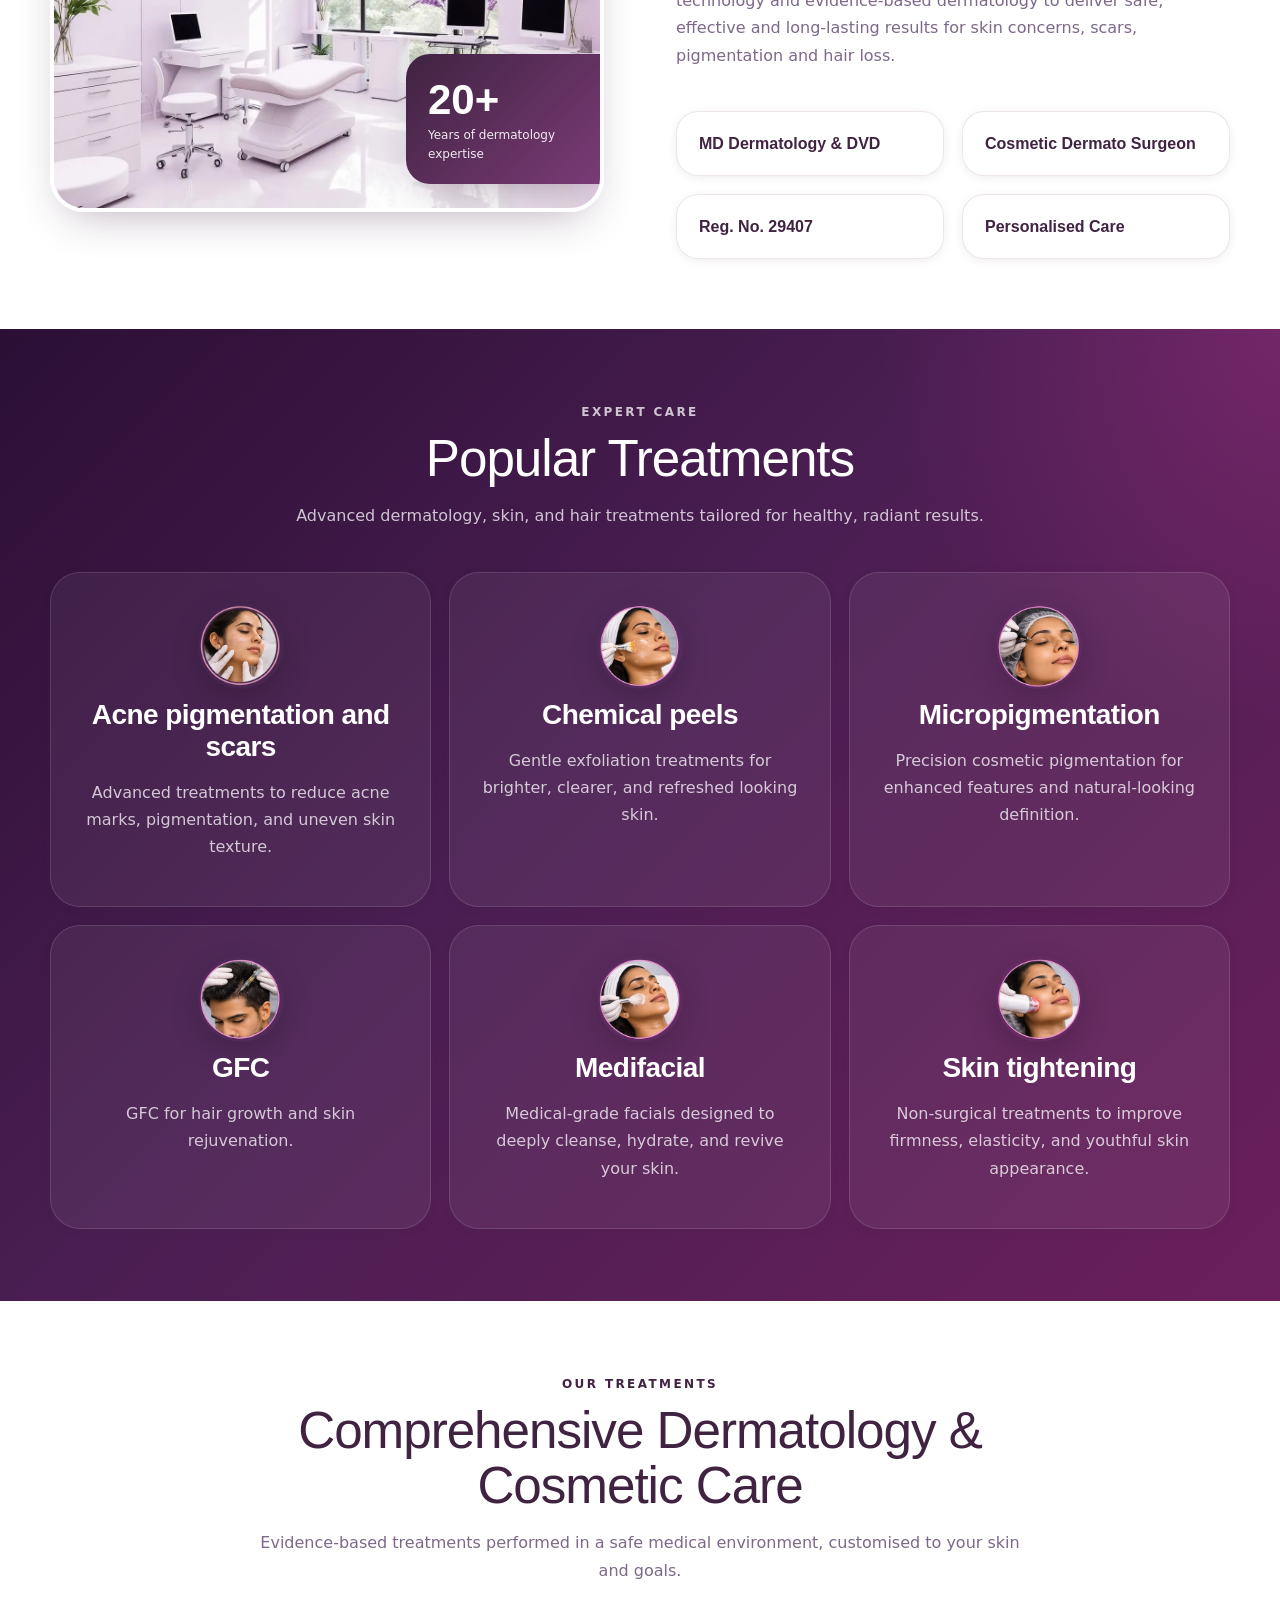
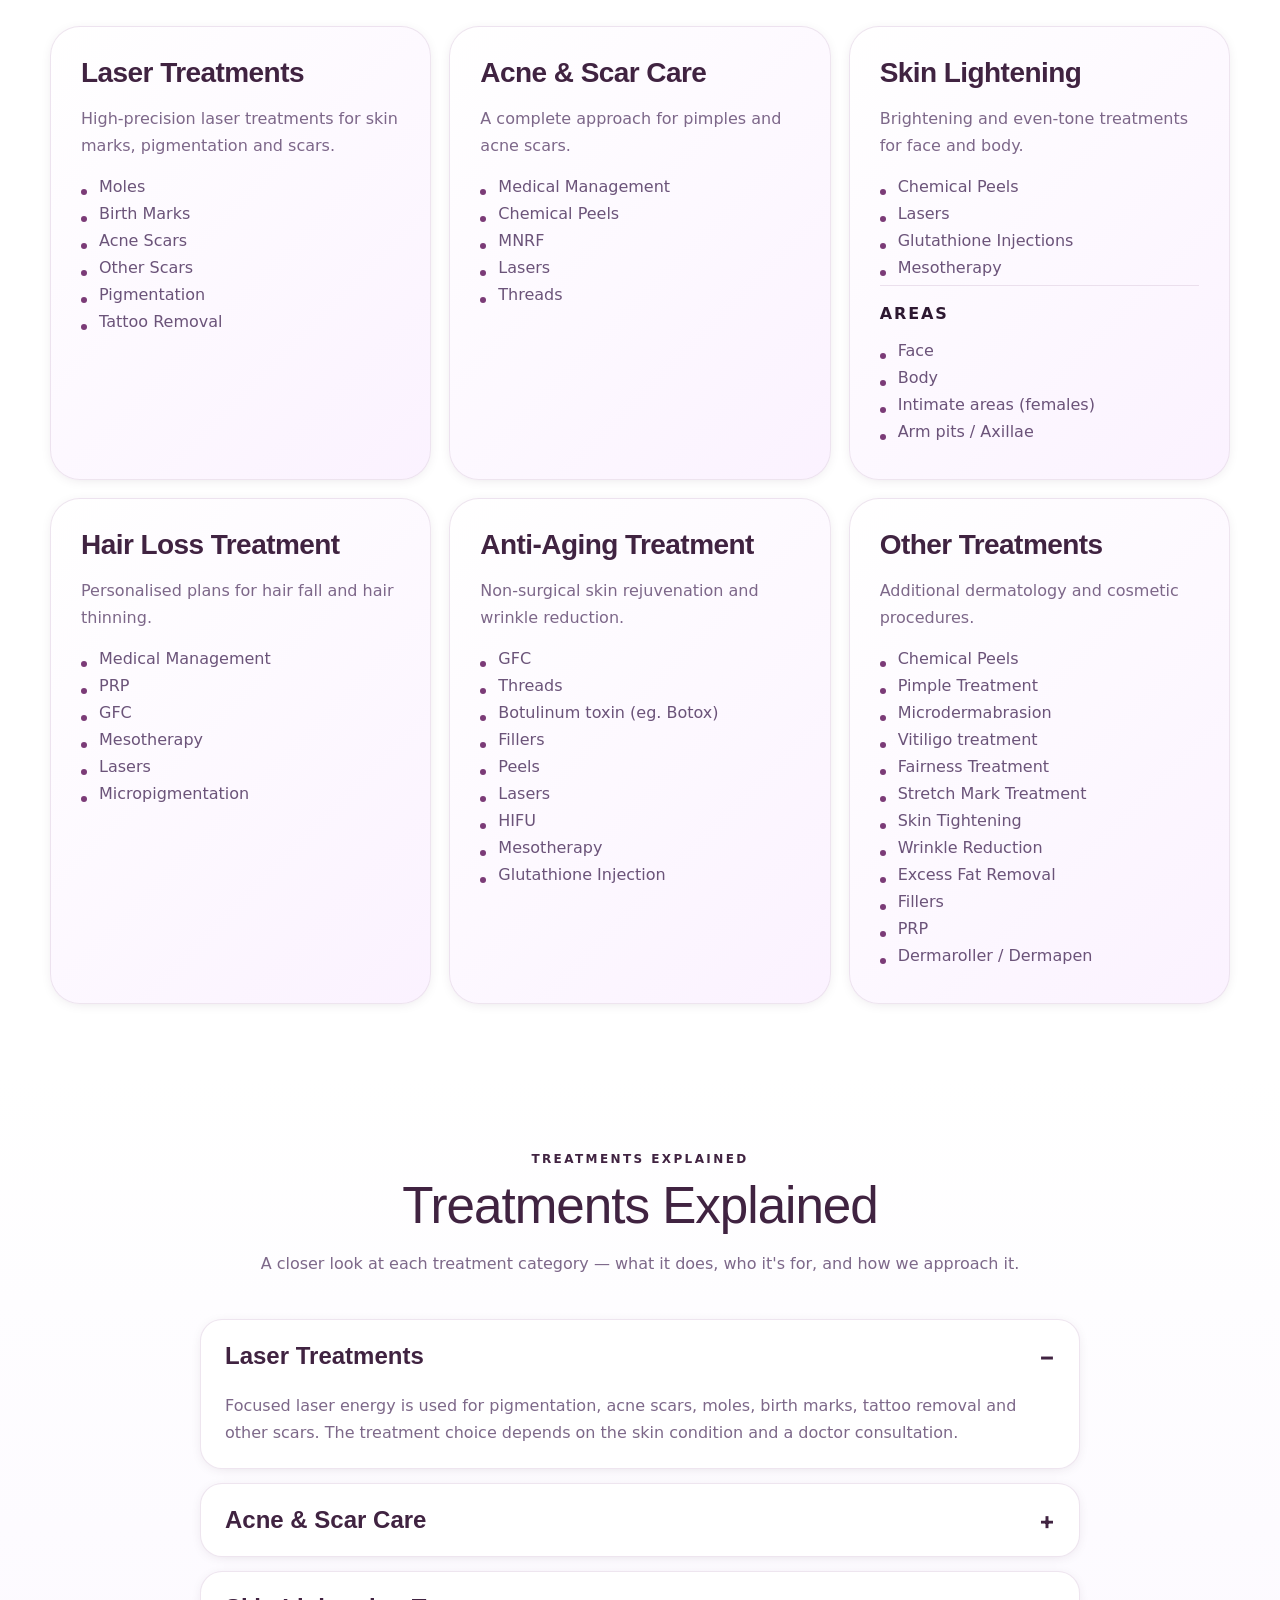
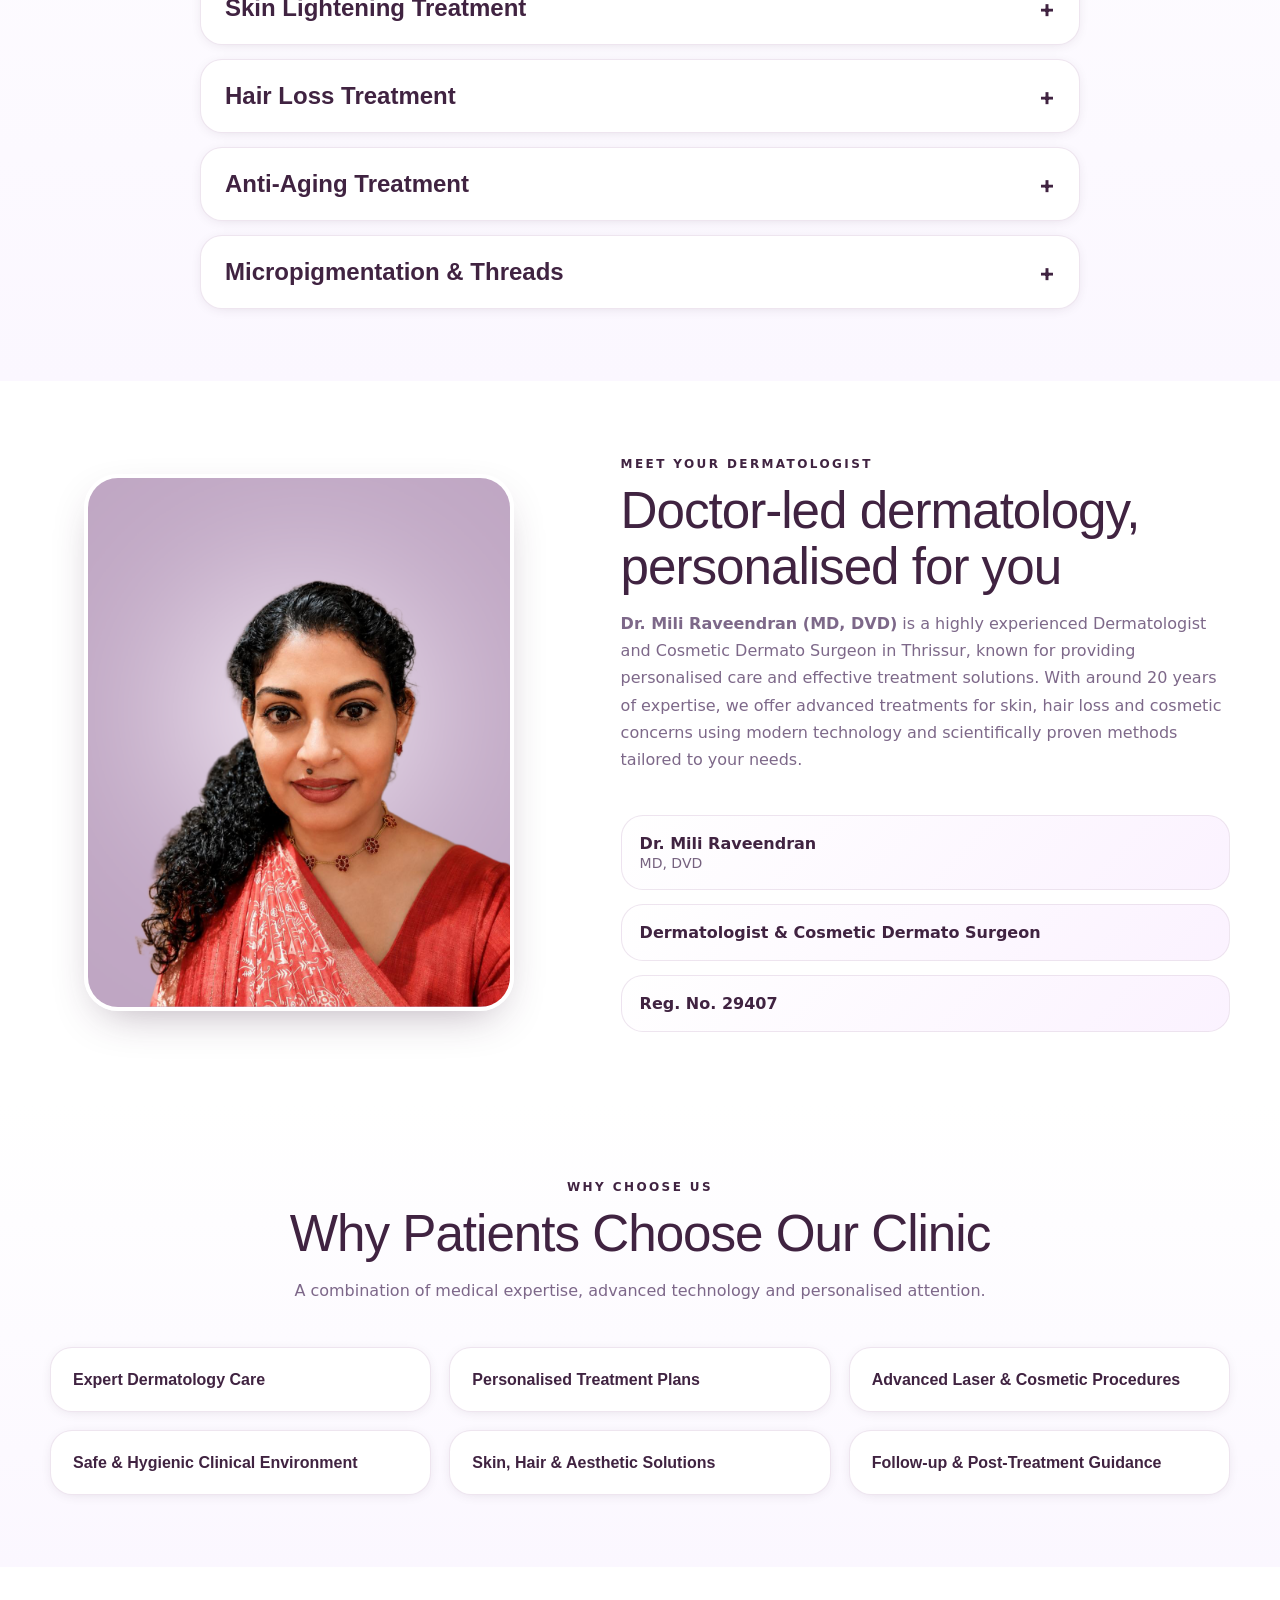
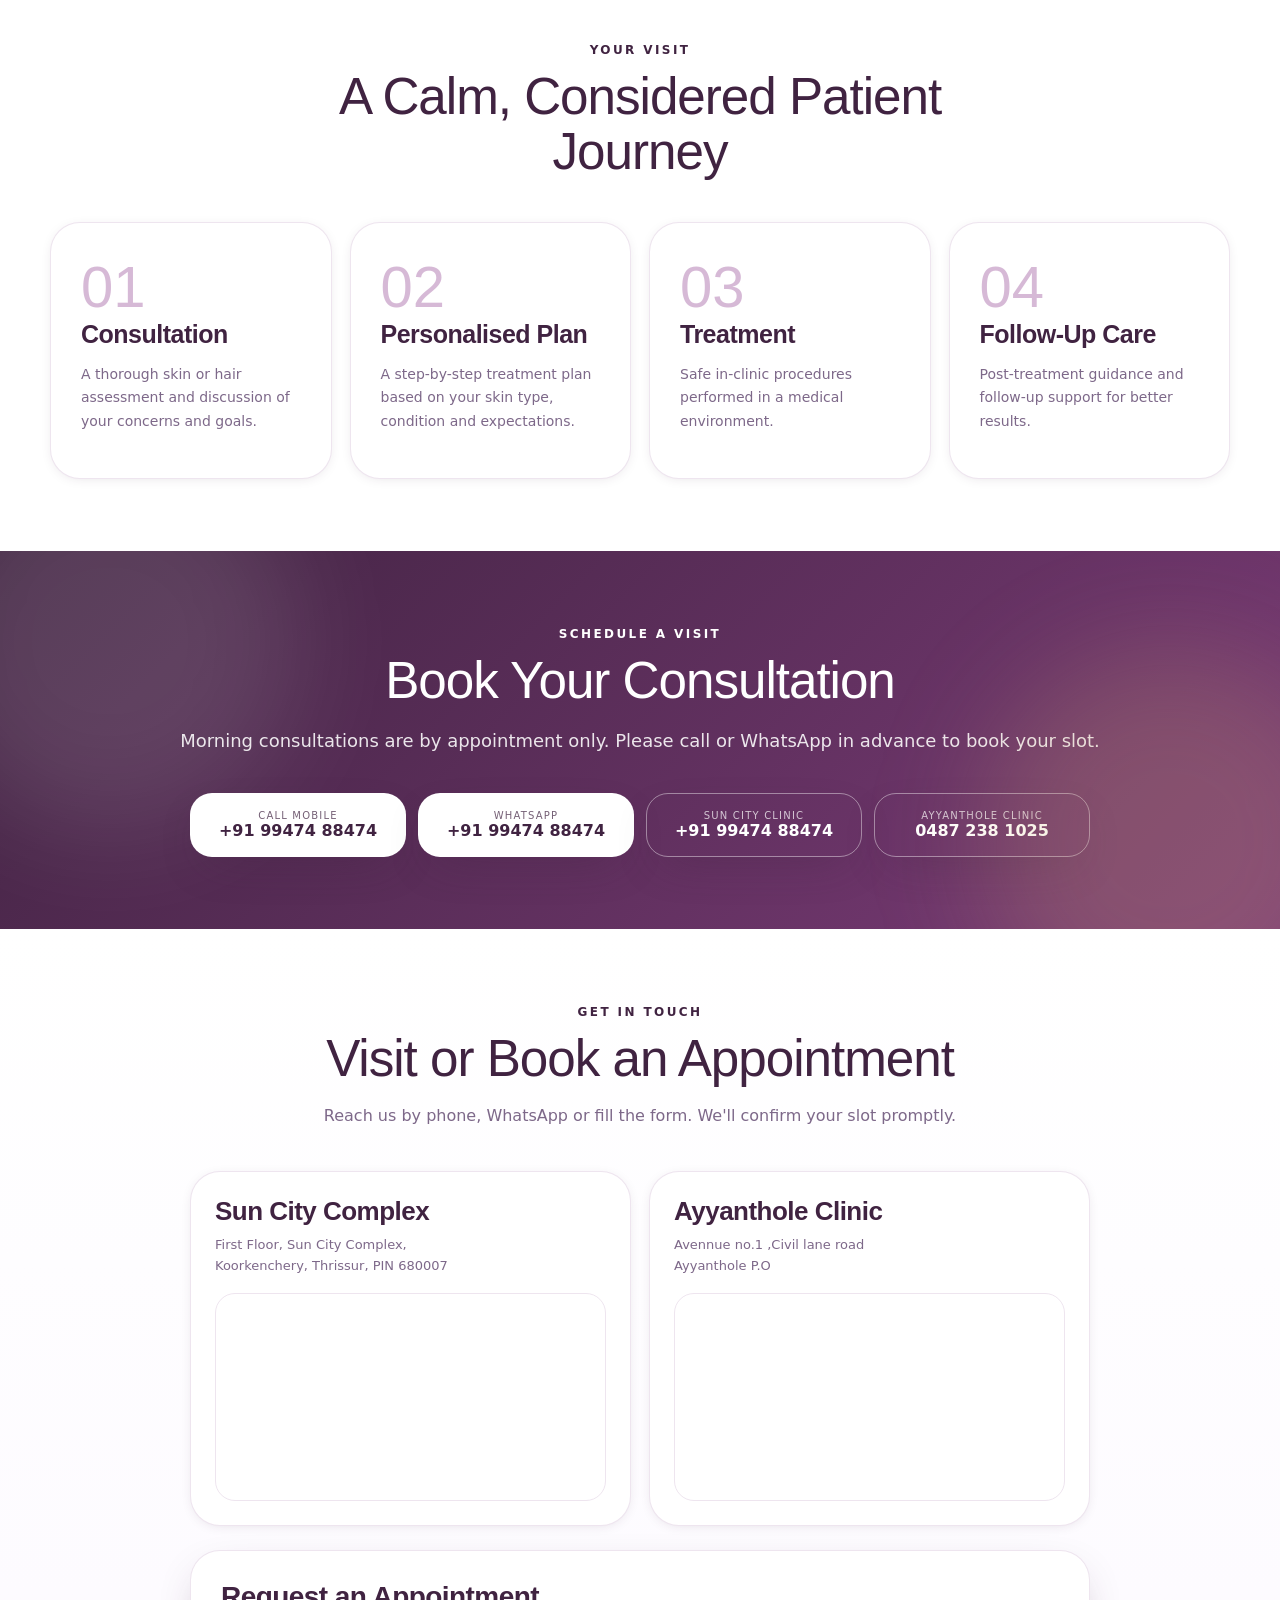
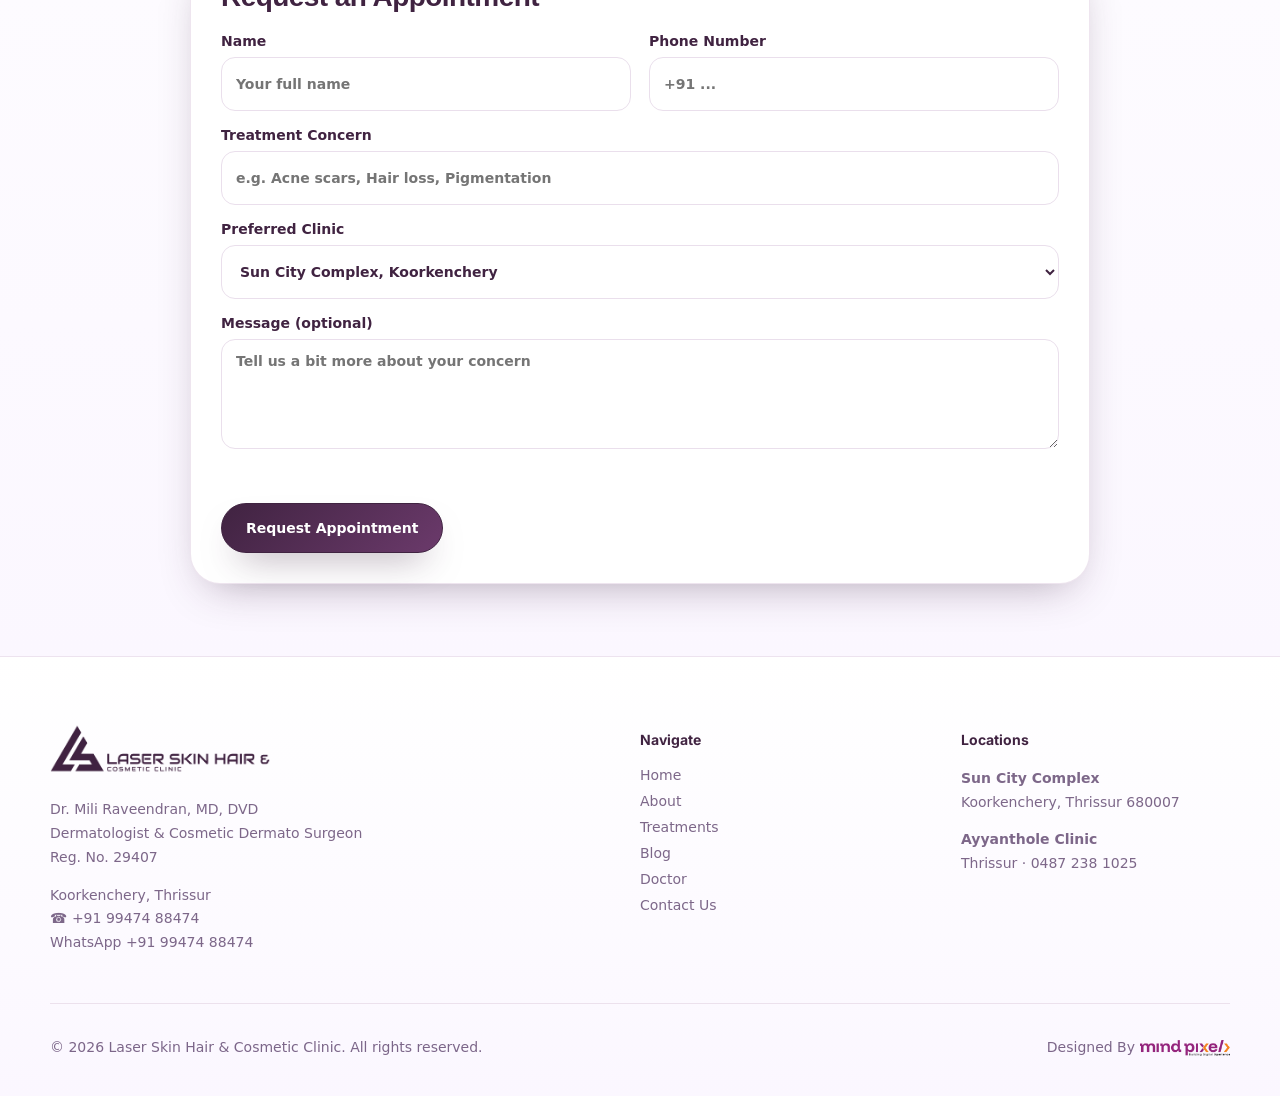
==== commit 1fbfe7b9: "reafactor : content  update" ====
--- a/index.html
+++ b/index.html
@@ -2,6 +2,16 @@
 <html lang="en">
 
 <head>
+
+<!-- Google Tag Manager -->
+<script>(function(w,d,s,l,i){w[l]=w[l]||[];w[l].push({'gtm.start':
+new Date().getTime(),event:'gtm.js'});var f=d.getElementsByTagName(s)[0],
+j=d.createElement(s),dl=l!='dataLayer'?'&l='+l:'';j.async=true;j.src=
+'https://www.googletagmanager.com/gtm.js?id='+i+dl;f.parentNode.insertBefore(j,f);
+})(window,document,'script','dataLayer','GTM-T8WS7QXZ');</script>
+<!-- End Google Tag Manager -->
+
+
   <meta charset="utf-8" />
   <meta name="viewport" content="width=device-width, initial-scale=1" />
   <title>Best Laser Treatments in Thrissur | Skin & Hair Clinic</title>
@@ -17,6 +27,13 @@
 </head>
 
 <body>
+
+<!-- Google Tag Manager (noscript) -->
+<noscript><iframe src="https://www.googletagmanager.com/ns.html?id=GTM-T8WS7QXZ"
+height="0" width="0" style="display:none;visibility:hidden"></iframe></noscript>
+<!-- End Google Tag Manager (noscript) -->
+
+
   <!-- PRELOADER -->
   <div id="preloader">
     <img src="assets/images/main-logo-inverse.webp" alt="Laser Skin Hair & Cosmetic Clinic" />
@@ -613,9 +630,13 @@
       </div>
     </div>
     <div class="container footer-bottom">
-      <p><em>Treatment results may vary from person to person. Consultation with the doctor is required before starting
-          any procedure.</em></p>
+      <!-- <p><em>Treatment results may vary from person to person. Consultation with the doctor is required before starting
+          any procedure.</em></p> -->
       <p>© <span id="year"></span> Laser Skin Hair & Cosmetic Clinic. All rights reserved.</p>
+              <span class="footer-image-sb">
+          <p>Designed By</p><a href="https://mpxcode.com/" target="_blank"><img src="assets/images/mindpixel.webp"
+              alt="mindpixel" width="180" height="180" /></a>
+        </span>
     </div>
   </footer>
 
--- a/styles.css
+++ b/styles.css
@@ -2260,4 +2260,37 @@
 .popular-treatment-section p,
 .popular-treatment-section span {
   color: rgba(255, 255, 255, 0.75);
+}
+
+.footer-image-sb img {
+  height: auto;
+  width: 90px;
+  object-fit: contain;
+}
+
+.footer-image-sb {
+  display: flex;
+  gap: 5px;
+  flex-direction: row;
+  flex-wrap: nowrap;
+  justify-content: center;
+  align-items: center;
+}
+.footer-image-sb p {
+  margin: 0;
+}
+.footer-image-sb a {
+  height: max-content;
+  margin: 0;
+}
+.footer-bottom{
+    display: flex;
+    justify-content: space-between;
+}
+@media (max-width: 768px) {
+  .footer-bottom {
+    flex-direction: column;
+    justify-content: center;
+    align-items: center;
+  }
 }
